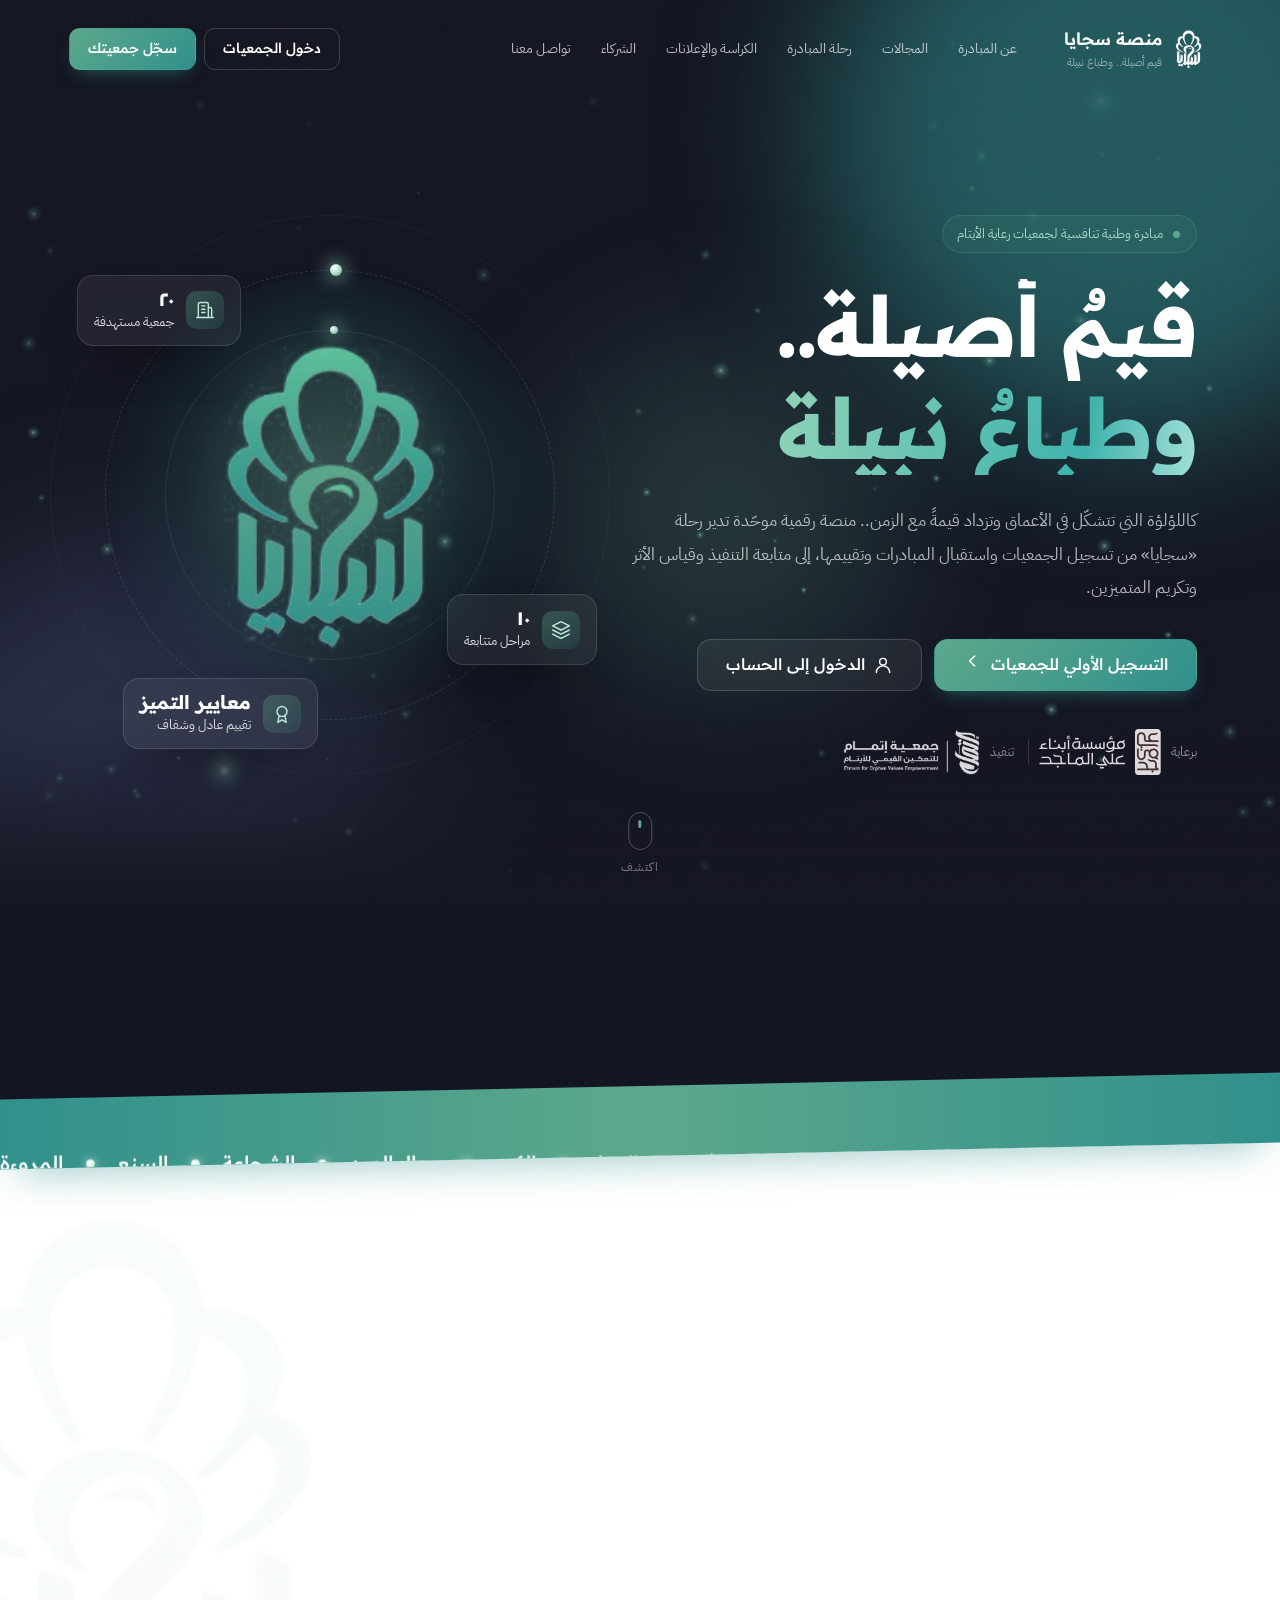
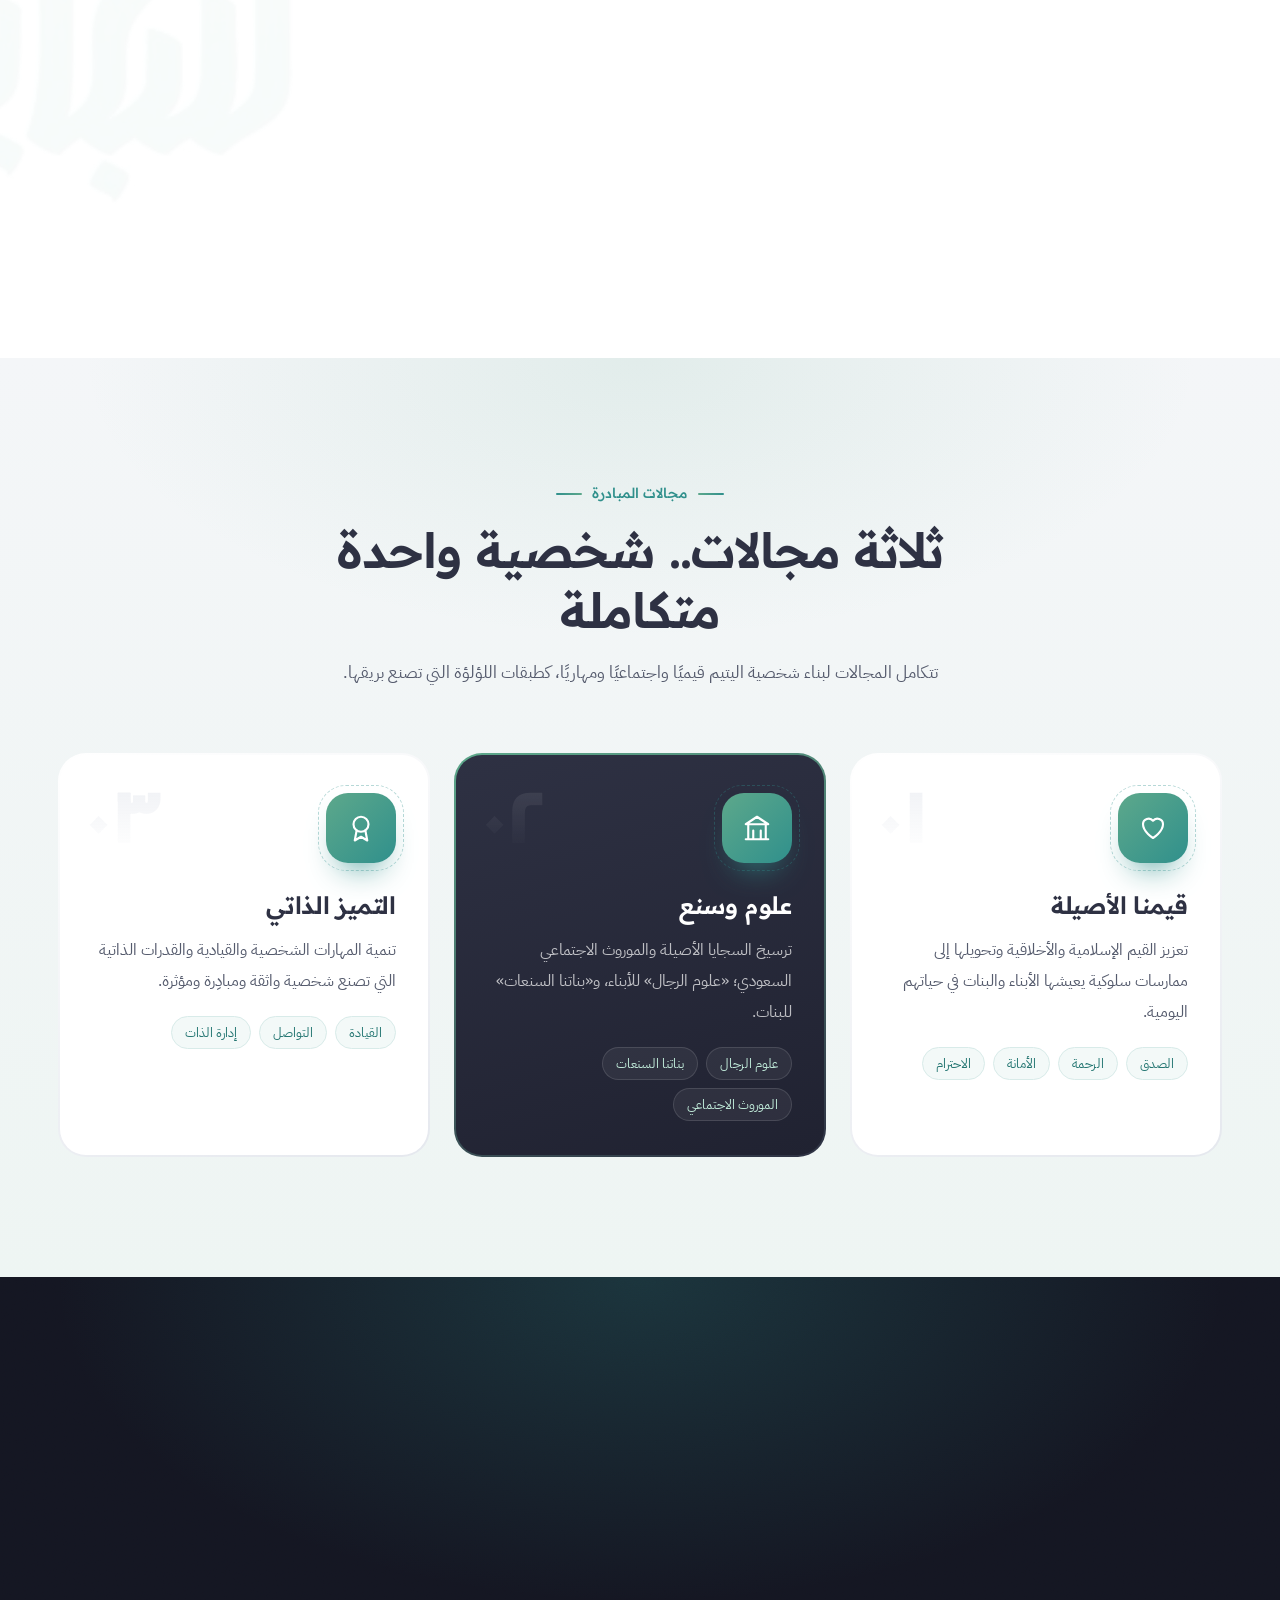
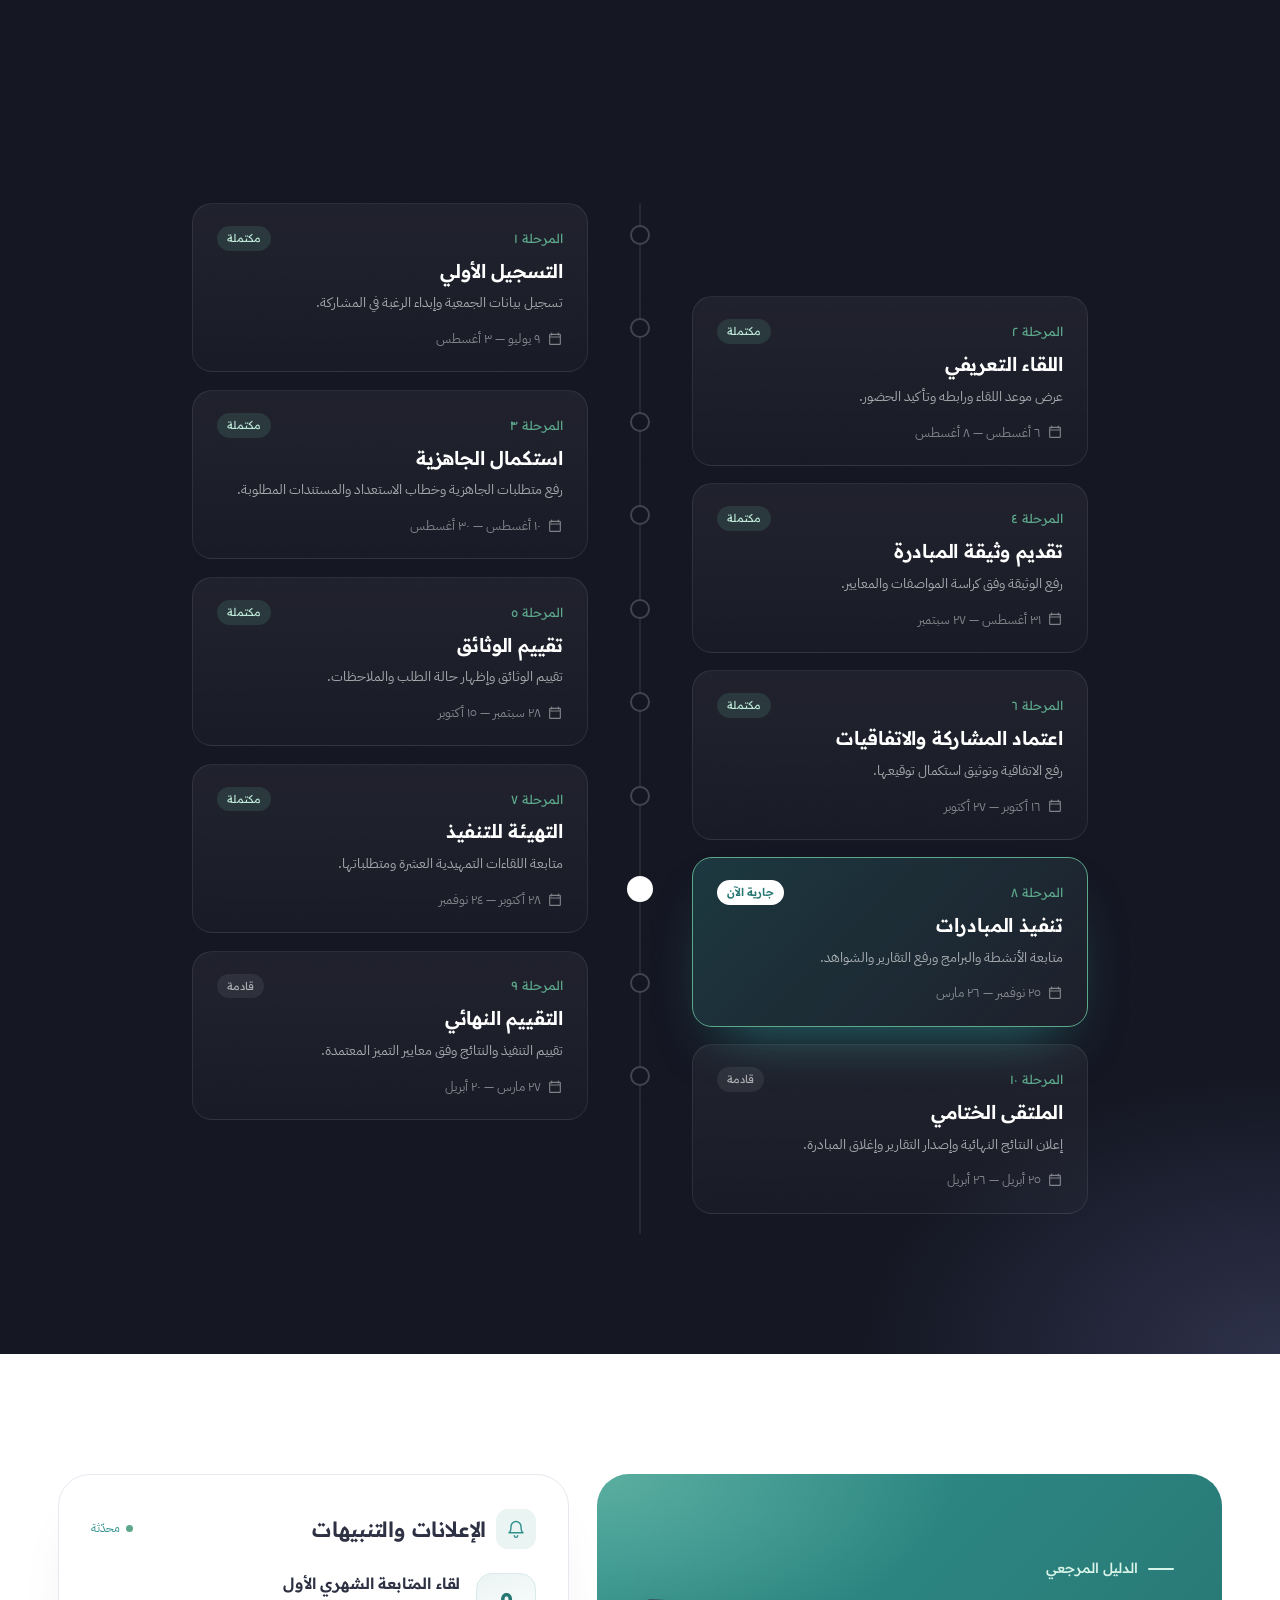
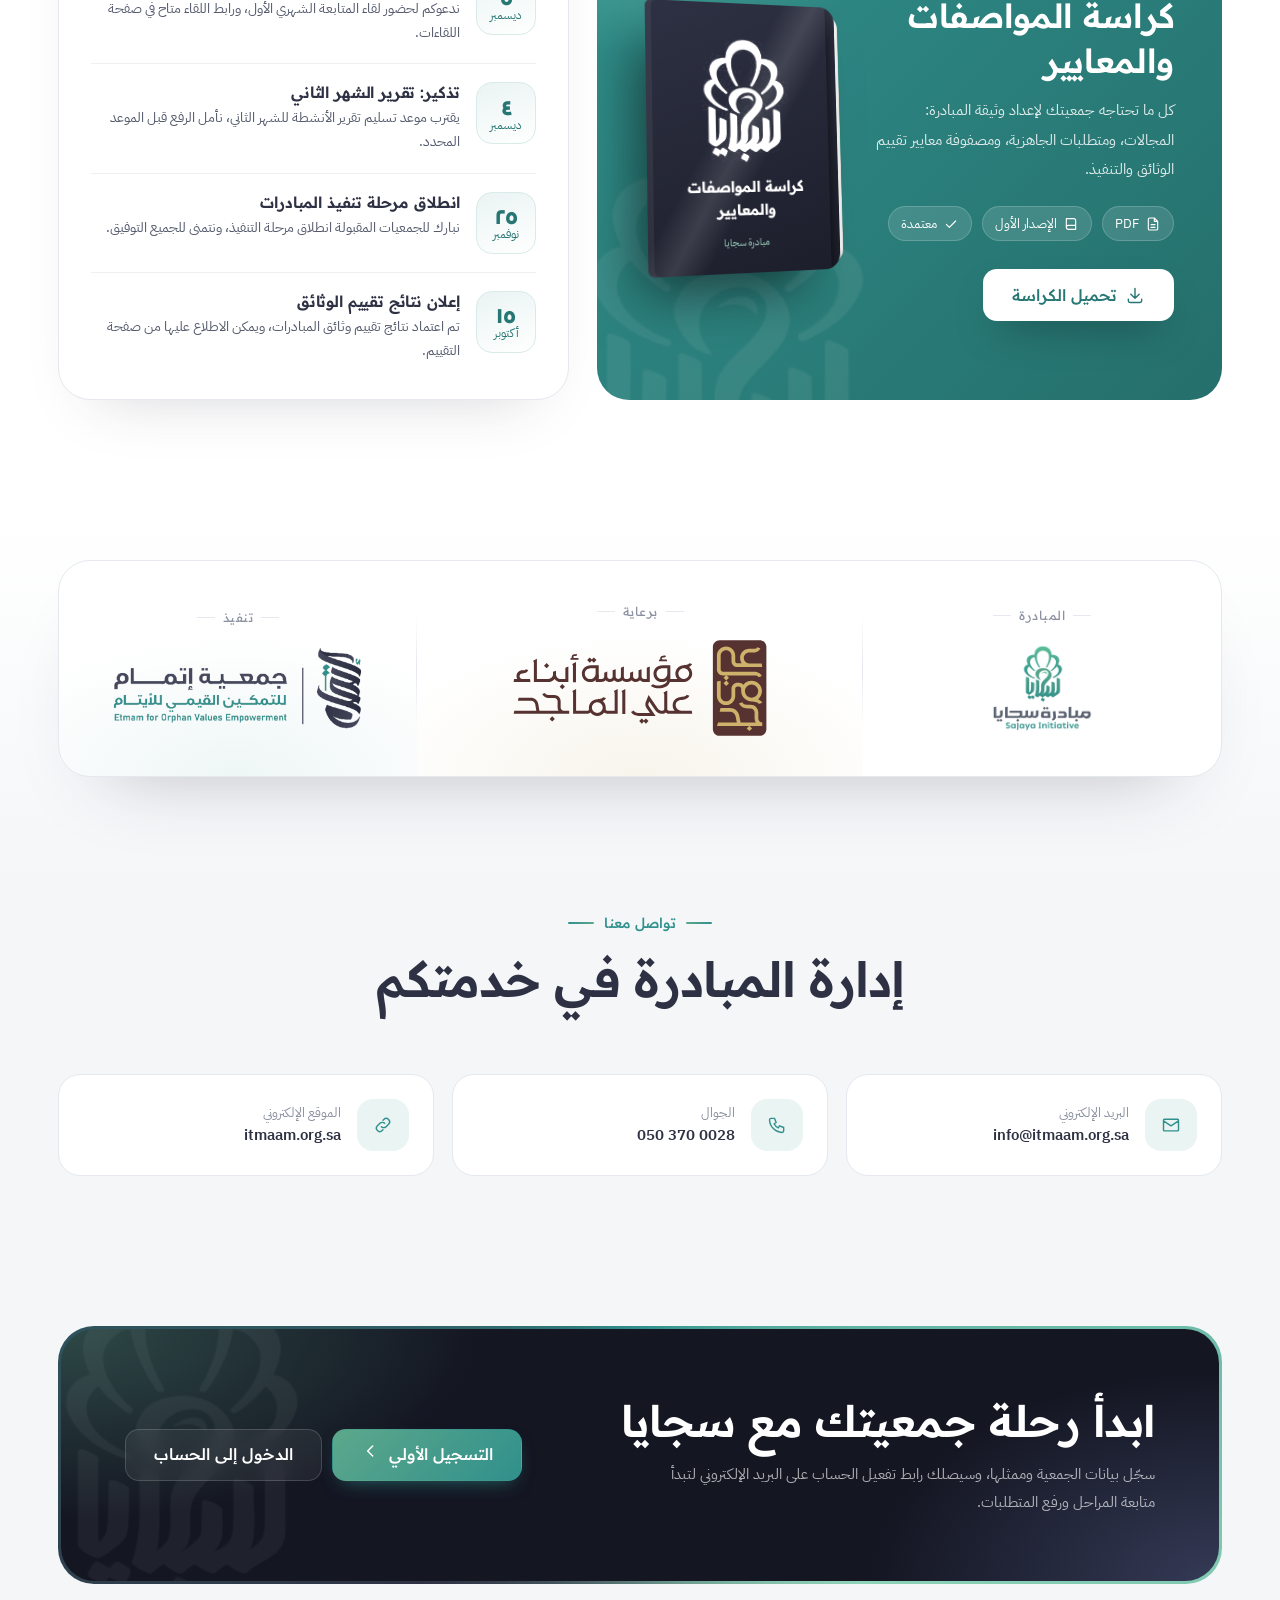
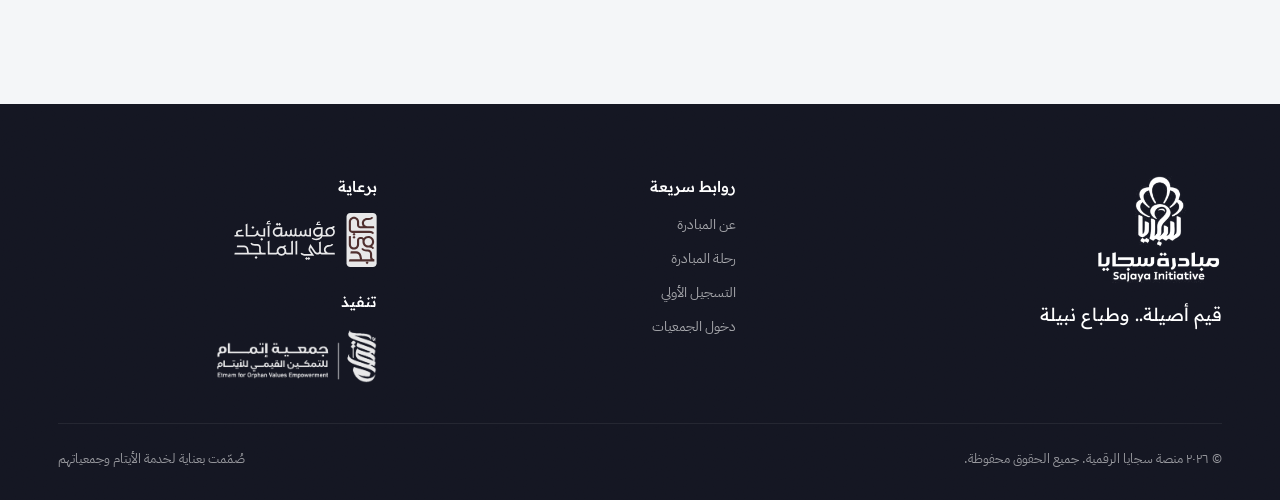
==== index.html @ da72a443 "منصة سجايا الرقمية — الإصدار الأول الواجهة الرئيسية، ولوحات الإدارة ولجنة التقييم والجمعيات، والتقار" ====
<!doctype html>
<html lang="ar" dir="rtl">
<head>
<meta charset="utf-8">
<meta name="viewport" content="width=device-width,initial-scale=1,viewport-fit=cover">
<title>منصة سجايا الرقمية — قيم أصيلة.. وطباع نبيلة</title>
<meta name="description" content="المنصة الرقمية الموحدة لإدارة مبادرة سجايا ومتابعة مراحلها وتقييم أداء الجمعيات المشاركة.">
<meta name="theme-color" content="#141622">
<link rel="icon" href="assets/img/icon.png">
<link rel="preconnect" href="https://fonts.googleapis.com"><link rel="preconnect" href="https://fonts.gstatic.com" crossorigin>
<link href="https://fonts.googleapis.com/css2?family=IBM+Plex+Sans+Arabic:wght@300;400;500;600&family=Readex+Pro:wght@400;500;600;700&display=swap" rel="stylesheet">
<link rel="stylesheet" href="assets/css/base.css">
<link rel="stylesheet" href="assets/css/landing.css">
</head>
<body>
<div id="intro" aria-hidden="true"><img src="assets/img/icon-white.png" alt=""></div>
<div id="progress"></div>

<header class="nav" id="nav">
  <div class="bar"><div class="in">
    <a class="brand" href="#top"><img src="assets/img/icon-white.png" alt="شعار مبادرة سجايا"><span>منصة سجايا<small>قيم أصيلة.. وطباع نبيلة</small></span></a>
    <nav class="links" id="links">
      <a href="#about">عن المبادرة</a><a href="#domains">المجالات</a><a href="#journey">رحلة المبادرة</a><a href="#res">الكراسة والإعلانات</a><a href="#partners">الشركاء</a><a href="#contact">تواصل معنا</a>
    </nav>
    <div class="cta">
      <a class="btn line" href="app.html#/login">دخول الجمعيات</a>
      <a class="btn primary shine" href="app.html#/register">سجّل جمعيتك</a>
    </div>
    <button class="menu-btn" id="menuBtn" aria-label="القائمة"><i data-ic="menu"></i></button>
  </div></div>
</header>
<nav class="mnav" id="mnav">
  <a href="#about">عن المبادرة</a><a href="#domains">المجالات</a><a href="#journey">رحلة المبادرة</a><a href="#res">الكراسة والإعلانات</a><a href="#partners">الشركاء</a><a href="#contact">تواصل معنا</a>
  <a class="btn primary lg" href="app.html#/register">التسجيل الأولي للجمعيات</a>
  <a class="btn glass lg" href="app.html#/login">الدخول إلى الحساب</a>
</nav>

<main id="top">
<section class="hero" style="padding:0">
  <canvas id="deep" aria-hidden="true"></canvas>
  <div class="aurora a1"></div><div class="aurora a2"></div><div class="aurora a3"></div>
  <div class="grain"></div>
  <div class="wrap main">
    <div>
      <span class="eyebrow fade-up"><i></i> مبادرة وطنية تنافسية لجمعيات رعاية الأيتام</span>
      <h1><span class="ln"><span>قيمٌ أصيلة..</span></span><span class="ln"><span class="shimmer">وطباعٌ نبيلة</span></span></h1>
      <p class="lead fade-up d1">كاللؤلؤة التي تتشكّل في الأعماق وتزداد قيمةً مع الزمن.. منصة رقمية موحّدة تدير رحلة «سجايا» من تسجيل الجمعيات واستقبال المبادرات وتقييمها، إلى متابعة التنفيذ وقياس الأثر وتكريم المتميزين.</p>
      <div class="actions fade-up d2">
        <a class="btn primary lg shine" href="app.html#/register">التسجيل الأولي للجمعيات <span class="arr"><i data-ic="chev"></i></span></a>
        <a class="btn glass lg" href="app.html#/login"><i data-ic="user"></i> الدخول إلى الحساب</a>
      </div>
      <div class="trust fade-up d3"><span>برعاية</span><img src="assets/img/partners/majed-logo-white.svg" alt="مؤسسة أبناء علي بن عثمان الماجد الأهلية"><span class="sep"></span><span>تنفيذ</span><img src="assets/img/partners/itmam-white.png" alt="جمعية إتمام للتمكين القيمي للأيتام"></div>
    </div>
    <div class="stage fade-up d2" id="stage">
      <div class="r3 ring"></div><div class="orb"></div><div class="r2 ring"></div><div class="r1 ring"></div>
      <div class="orbit"><i></i></div><div class="orbit o2"><i></i></div>
      <div class="tilt" id="tilt"><img src="assets/img/icon.png" alt="رمز سجايا: لؤلؤة داخل صدفة"></div>
      <div class="chip c1"><span class="ci"><i data-ic="building"></i></span><span><b class="num" data-count="20">٠</b>جمعية مستهدفة</span></div>
      <div class="chip c2"><span class="ci"><i data-ic="layers"></i></span><span><b class="num" data-count="10">٠</b>مراحل متتابعة</span></div>
      <div class="chip c3"><span class="ci"><i data-ic="award"></i></span><span><b>معايير التميز</b>تقييم عادل وشفاف</span></div>
    </div>
  </div>
  <div class="scroll-hint"><span></span>اكتشف</div>
</section>

<div class="statband">
  <div class="wrap stats">
    <div class="stat reveal"><b class="num" data-count="3">٠</b><span>مجالات متكاملة</span></div>
    <div class="stat reveal"><b class="num" data-count="20">٠</b><span>جمعية لرعاية الأيتام</span></div>
    <div class="stat reveal"><b class="num" data-count="10">٠</b><span>لقاءات تمهيدية</span></div>
    <div class="stat reveal"><b class="num" data-count="10">٠</b><span>مراحل من التسجيل حتى الملتقى</span></div>
  </div>
</div>

<div class="marquee" aria-hidden="true"><div class="track" id="marq"></div></div>

<section class="about-sec" id="about">
  <div class="wrap about">
    <div class="reveal">
      <span class="kicker">عن المبادرة</span>
      <h2>سجايا.. جمال الإنسان الحقيقي في جوهره وأخلاقه</h2>
      <p>«سجايا» مبادرة وطنية تنافسية تستهدف جمعيات رعاية الأيتام، وتهدف إلى تمكينها من تصميم وتنفيذ برامج نوعية تعزز القيم الأصيلة، وترسخ السجايا الحميدة، وتنمي المهارات الشخصية لدى الأيتام من الأبناء والبنات في المرحلة المتوسطة.</p>
      <div class="quote"><p>رُسمت كلمة «سجايا» في ارتباط مع رمز اللؤلؤة؛ لما ترمز له من نقاء الجوهر وأصالة القيمة والجمال الكامن في الداخل، بعيدًا عن المظاهر الخارجية.</p><small>— من فلسفة الهوية البصرية للمبادرة</small></div>
    </div>
    <div class="goals">
      <div class="goal reveal spot"><span class="no num">٠١</span><div class="n"><i data-ic="target"></i></div><h4>تمكين الجمعيات</h4><p>من تصميم وتنفيذ برامج قيمية نوعية وفق معايير واضحة.</p></div>
      <div class="goal reveal spot"><span class="no num">٠٢</span><div class="n"><i data-ic="heart"></i></div><h4>القيم سلوكًا</h4><p>تحويل القيم الإسلامية والأخلاقية إلى ممارسات يومية.</p></div>
      <div class="goal reveal spot"><span class="no num">٠٣</span><div class="n"><i data-ic="chart"></i></div><h4>قياس الأثر</h4><p>متابعة التنفيذ وقياس النتائج بمؤشرات وبيانات واضحة.</p></div>
      <div class="goal reveal spot"><span class="no num">٠٤</span><div class="n"><i data-ic="trophy"></i></div><h4>تكريم التميز</h4><p>إبراز الجمعيات المتميزة وتجاربها في الملتقى الختامي.</p></div>
    </div>
  </div>
</section>

<section class="domains" id="domains">
  <div class="wrap">
    <div class="sec-h reveal"><span class="kicker">مجالات المبادرة</span><h2>ثلاثة مجالات.. شخصية واحدة متكاملة</h2><p>تتكامل المجالات لبناء شخصية اليتيم قيميًا واجتماعيًا ومهاريًا، كطبقات اللؤلؤة التي تصنع بريقها.</p></div>
    <div class="dom-grid">
      <article class="dom reveal tilt3"><div class="in"><span class="no num">٠١</span><div class="ico"><i data-ic="heart"></i></div><h3>قيمنا الأصيلة</h3><p>تعزيز القيم الإسلامية والأخلاقية وتحويلها إلى ممارسات سلوكية يعيشها الأبناء والبنات في حياتهم اليومية.</p><ul><li>الصدق</li><li>الرحمة</li><li>الأمانة</li><li>الاحترام</li></ul></div></article>
      <article class="dom feat reveal tilt3"><div class="in"><span class="no num">٠٢</span><div class="ico"><i data-ic="landmark"></i></div><h3>علوم وسنع</h3><p>ترسيخ السجايا الأصيلة والموروث الاجتماعي السعودي؛ «علوم الرجال» للأبناء، و«بناتنا السنعات» للبنات.</p><ul><li>علوم الرجال</li><li>بناتنا السنعات</li><li>الموروث الاجتماعي</li></ul></div></article>
      <article class="dom reveal tilt3"><div class="in"><span class="no num">٠٣</span><div class="ico"><i data-ic="award"></i></div><h3>التميز الذاتي</h3><p>تنمية المهارات الشخصية والقيادية والقدرات الذاتية التي تصنع شخصية واثقة ومبادِرة ومؤثرة.</p><ul><li>القيادة</li><li>التواصل</li><li>إدارة الذات</li></ul></div></article>
    </div>
  </div>
</section>

<section class="journey" id="journey">
  <div class="glowtop"></div><div class="grain"></div>
  <div class="wrap">
    <div class="sec-h reveal"><span class="kicker">رحلة المبادرة</span><h2>عشر مراحل.. من الصدفة إلى اللؤلؤة</h2><p>تعرف كل جمعية موقعها الحالي والمطلوب منها في كل مرحلة، بمواعيد واضحة ومتابعة لحظية.</p></div>
    <div class="now-card reveal" id="nowCard"></div>
    <div class="tl" id="tl"><div class="line"><i id="tlFill"></i></div></div>
  </div>
</section>

<section class="res" id="res">
  <div class="wrap two">
    <div class="book reveal">
      <div>
        <span class="kicker">الدليل المرجعي</span>
        <h3>كراسة المواصفات والمعايير</h3>
        <p>كل ما تحتاجه جمعيتك لإعداد وثيقة المبادرة: المجالات، ومتطلبات الجاهزية، ومصفوفة معايير تقييم الوثائق والتنفيذ.</p>
        <div class="meta"><span><i data-ic="file" class="sm"></i> PDF</span><span><i data-ic="book" class="sm"></i> الإصدار الأول</span><span><i data-ic="check" class="sm"></i> معتمدة</span></div>
        <button class="btn lg shine" onclick="alert('سيُرفق ملف الكراسة المعتمد من لوحة الإدارة عند توفره.')"><i data-ic="download"></i> تحميل الكراسة</button>
      </div>
      <div class="mock" aria-hidden="true"><div class="pg"></div><div class="cv"><img src="assets/img/icon-white.png" alt=""><b>كراسة المواصفات<br>والمعايير</b><small>مبادرة سجايا</small></div></div>
    </div>
    <div class="news reveal">
      <div class="hdr"><h3><span class="bi"><i data-ic="bell"></i></span> الإعلانات والتنبيهات</h3><span class="live"><i></i> محدّثة</span></div>
      <div id="newsList"></div>
    </div>
  </div>
</section>

<section class="partners" id="partners">
  <div class="wrap">
    <div class="pband reveal">
      <div class="sj"><small>المبادرة</small><img src="assets/img/lockup.png" alt="مبادرة سجايا"></div>
      <div class="sp"><small>برعاية</small><img src="assets/img/partners/majed-logo-primary.svg" alt="مؤسسة أبناء علي بن عثمان الماجد الأهلية"></div>
      <div class="it"><small>تنفيذ</small><img src="assets/img/partners/itmam-color.png" alt="جمعية إتمام للتمكين القيمي للأيتام"></div>
    </div>
  </div>
</section>

<section class="contact-sec" id="contact">
  <div class="wrap">
    <div class="sec-h reveal"><span class="kicker">تواصل معنا</span><h2>إدارة المبادرة في خدمتكم</h2></div>
    <div class="contact">
      <a class="cc reveal" href="mailto:info@itmaam.org.sa"><div class="n"><i data-ic="mail"></i></div><div><small>البريد الإلكتروني</small><b dir="ltr">info@itmaam.org.sa</b></div></a>
      <a class="cc reveal" href="tel:+966503700028"><div class="n"><i data-ic="phone"></i></div><div><small>الجوال</small><b dir="ltr">050 370 0028</b></div></a>
      <a class="cc reveal" href="https://itmaam.org.sa" target="_blank" rel="noopener"><div class="n"><i data-ic="link"></i></div><div><small>الموقع الإلكتروني</small><b dir="ltr">itmaam.org.sa</b></div></a>
    </div>
  </div>
</section>

<section class="cta-band">
  <div class="wrap">
    <div class="cta-box reveal"><div class="in">
      <div style="position:relative;z-index:1"><h2>ابدأ رحلة جمعيتك مع سجايا</h2><p>سجّل بيانات الجمعية وممثلها، وسيصلك رابط تفعيل الحساب على البريد الإلكتروني لتبدأ متابعة المراحل ورفع المتطلبات.</p></div>
      <div class="row" style="position:relative;z-index:1"><a class="btn primary lg shine" href="app.html#/register">التسجيل الأولي <span class="arr"><i data-ic="chev"></i></span></a><a class="btn glass lg" href="app.html#/login">الدخول إلى الحساب</a></div>
    </div></div>
  </div>
</section>
</main>

<footer>
  <div class="grain"></div>
  <div class="wrap">
    <div class="grid4">
      <div><img class="lock" src="assets/img/lockup-white.png" alt="مبادرة سجايا"><div class="tag">قيم أصيلة.. وطباع نبيلة</div></div>
      <div><h5>روابط سريعة</h5><ul><li><a href="#about">عن المبادرة</a></li><li><a href="#journey">رحلة المبادرة</a></li><li><a href="app.html#/register">التسجيل الأولي</a></li><li><a href="app.html#/login">دخول الجمعيات</a></li></ul></div>
      <div><h5>برعاية</h5><img class="spons" src="assets/img/partners/majed-logo-white.svg" alt="مؤسسة أبناء علي بن عثمان الماجد الأهلية"><h5 style="margin-top:22px">تنفيذ</h5><img class="spons" src="assets/img/partners/itmam-white.png" alt="جمعية إتمام للتمكين القيمي للأيتام"></div>
    </div>
    <div class="bot"><span>© <span id="yr"></span> منصة سجايا الرقمية. جميع الحقوق محفوظة.</span><span>صُمّمت بعناية لخدمة الأيتام وجمعياتهم</span></div>
  </div>
</footer>
<button class="totop" id="totop" aria-label="العودة للأعلى"><i data-ic="chev"></i></button>

<script src="assets/js/icons.js"></script>
<script src="assets/js/store.js"></script>
<script src="assets/js/landing.js"></script>
</body>
</html>
---- assets/css/base.css ----
/* ===== منصة سجايا — النظام البصري ===== */
:root{
  --navy:#2E3143; --navy-800:#272A3B; --navy-900:#202231; --navy-950:#181A26;
  --slate:#555B6D; --teal:#30908C; --teal-700:#267773; --mint:#5DA88B;
  --grad:linear-gradient(135deg,#5DA88B 0%,#30908C 100%);
  --bg:#F4F6F8; --surface:#fff; --line:#E5E8EE; --line-2:#EEF0F4;
  --ink:#2E3143; --ink-2:#555B6D; --muted:#8A90A0;
  --tint:#EAF4F3; --tint-2:#F3F9F8;
  --ok:#2E9E73; --ok-bg:#E6F5EE; --warn:#C98A1B; --warn-bg:#FCF3DF;
  --bad:#CE4F47; --bad-bg:#FBEAE8; --info:#3A78B8; --info-bg:#E8F1FA;
  --r-sm:8px; --r:14px; --r-lg:20px;
  --sh-1:0 1px 2px rgba(46,49,67,.05),0 1px 1px rgba(46,49,67,.03);
  --sh-2:0 6px 24px -8px rgba(46,49,67,.14),0 2px 6px rgba(46,49,67,.05);
  --sh-3:0 24px 60px -20px rgba(24,26,38,.35);
  --f-head:"Readex Pro","IBM Plex Sans Arabic",system-ui,sans-serif;
  --f-body:"IBM Plex Sans Arabic","Readex Pro",system-ui,sans-serif;
}
*{box-sizing:border-box}
html{scroll-behavior:smooth;-webkit-text-size-adjust:100%}
body{margin:0;font-family:var(--f-body);color:var(--ink);background:var(--bg);font-size:15px;line-height:1.7;-webkit-font-smoothing:antialiased}
h1,h2,h3,h4{font-family:var(--f-head);margin:0;line-height:1.35;font-weight:600;letter-spacing:-.01em}
p{margin:0}
a{color:var(--teal);text-decoration:none}
button,input,select,textarea{font:inherit;color:inherit}
img{max-width:100%;display:block}
.num{font-variant-numeric:tabular-nums;font-feature-settings:"tnum"}
.ic{width:20px;height:20px;flex:none;stroke:currentColor;fill:none;stroke-width:1.7;stroke-linecap:round;stroke-linejoin:round}
.ic.sm{width:16px;height:16px}.ic.lg{width:26px;height:26px}

/* أزرار */
.btn{display:inline-flex;align-items:center;justify-content:center;gap:8px;height:42px;padding:0 18px;border-radius:11px;border:1px solid transparent;background:var(--surface);color:var(--ink);font-family:var(--f-head);font-weight:500;font-size:14px;cursor:pointer;transition:.18s;white-space:nowrap}
.btn:focus-visible,.input:focus-visible,a:focus-visible{outline:2px solid var(--teal);outline-offset:2px}
.btn.primary{background:var(--grad);color:#fff;box-shadow:0 8px 20px -10px rgba(48,144,140,.8)}
.btn.primary:hover{filter:brightness(1.06);transform:translateY(-1px)}
.btn.dark{background:var(--navy);color:#fff}.btn.dark:hover{background:var(--navy-800)}
.btn.ghost{border-color:var(--line);background:#fff}.btn.ghost:hover{border-color:var(--teal);color:var(--teal)}
.btn.soft{background:var(--tint);color:var(--teal-700)}.btn.soft:hover{background:#dcedeb}
.btn.danger{background:var(--bad-bg);color:var(--bad)}
.btn.sm{height:34px;padding:0 12px;font-size:13px;border-radius:9px}
.btn.lg{height:52px;padding:0 28px;font-size:16px;border-radius:14px}
.btn.icon{width:38px;padding:0}.btn.sm.icon{width:34px}
.btn[disabled]{opacity:.5;pointer-events:none}

/* حقول */
.field{display:flex;flex-direction:column;gap:6px;min-width:0}
.field>label{font-size:13px;font-weight:500;color:var(--ink-2)}
.input,select.input,textarea.input{width:100%;height:44px;padding:0 14px;border:1px solid var(--line);border-radius:11px;background:#fff;transition:.15s}
textarea.input{height:auto;min-height:92px;padding:10px 14px;resize:vertical;line-height:1.7}
.input:focus{border-color:var(--teal);box-shadow:0 0 0 4px rgba(48,144,140,.12);outline:0}
.input.sm{height:36px;font-size:13px;border-radius:9px}
.grid{display:grid;gap:16px}.g2{grid-template-columns:repeat(2,minmax(0,1fr))}.g3{grid-template-columns:repeat(3,minmax(0,1fr))}.g4{grid-template-columns:repeat(4,minmax(0,1fr))}
.row{display:flex;align-items:center;gap:10px;flex-wrap:wrap}.between{justify-content:space-between}.grow{flex:1;min-width:0}
.muted{color:var(--muted)}.small{font-size:13px}.xs{font-size:12px}.b{font-weight:600}.center{text-align:center}
.mt8{margin-top:8px}.mt16{margin-top:16px}.mt24{margin-top:24px}.mb16{margin-bottom:16px}

/* شارات */
.badge{display:inline-flex;align-items:center;gap:6px;height:24px;padding:0 10px;border-radius:99px;font-size:12px;font-weight:500;background:var(--line-2);color:var(--ink-2);white-space:nowrap}
.badge::before{content:"";width:6px;height:6px;border-radius:50%;background:currentColor}
.badge.plain::before{display:none}
.badge.ok{background:var(--ok-bg);color:var(--ok)}.badge.warn{background:var(--warn-bg);color:var(--warn)}
.badge.bad{background:var(--bad-bg);color:var(--bad)}.badge.info{background:var(--info-bg);color:var(--info)}
.badge.teal{background:var(--tint);color:var(--teal-700)}

/* بطاقات */
.card{background:var(--surface);border:1px solid var(--line);border-radius:var(--r);box-shadow:var(--sh-1)}
.card .hd{display:flex;align-items:center;justify-content:space-between;gap:12px;padding:16px 20px;border-bottom:1px solid var(--line-2)}
.card .hd h3{font-size:15.5px}.card .hd .sub{font-size:12.5px;color:var(--muted);font-family:var(--f-body);font-weight:400}
.card .bd{padding:20px}
.progress{height:8px;border-radius:99px;background:var(--line-2);overflow:hidden}
.progress>i{display:block;height:100%;border-radius:99px;background:var(--grad);transition:width .6s cubic-bezier(.2,.8,.2,1)}
.progress.warn>i{background:var(--warn)}.progress.bad>i{background:var(--bad)}

/* نوافذ وتنبيهات */
.modal-bg{position:fixed;inset:0;background:rgba(24,26,38,.55);backdrop-filter:blur(4px);display:flex;align-items:flex-start;justify-content:center;padding:5vh 16px;z-index:100;overflow:auto;animation:fade .18s}
.modal{background:#fff;border-radius:var(--r-lg);width:100%;max-width:640px;box-shadow:var(--sh-3);animation:pop .22s cubic-bezier(.2,.9,.3,1.1)}
.modal.wide{max-width:920px}
.modal .mh{display:flex;align-items:center;justify-content:space-between;padding:18px 22px;border-bottom:1px solid var(--line-2)}
.modal .mh h3{font-size:17px}.modal .mb{padding:22px}.modal .mf{display:flex;gap:10px;justify-content:flex-start;padding:16px 22px;border-top:1px solid var(--line-2);background:#FAFBFC;border-radius:0 0 var(--r-lg) var(--r-lg)}
#toasts{position:fixed;bottom:22px;left:22px;z-index:200;display:flex;flex-direction:column;gap:10px}
.toast{background:var(--navy);color:#fff;padding:12px 18px;border-radius:12px;box-shadow:var(--sh-3);display:flex;gap:10px;align-items:center;font-size:14px;animation:pop .25s;max-width:360px}
.toast .ic{color:var(--mint)}
@keyframes fade{from{opacity:0}}@keyframes pop{from{opacity:0;transform:translateY(10px) scale(.98)}}
@keyframes rise{from{opacity:0;transform:translateY(14px)}}

@media (max-width:860px){.g3,.g4{grid-template-columns:repeat(2,minmax(0,1fr))}}
@media (max-width:600px){.g2,.g3{grid-template-columns:1fr}body{font-size:14.5px}}
@media (prefers-reduced-motion:reduce){*{animation:none!important;transition:none!important}}
---- assets/css/landing.css ----
/* ===== الواجهة الرئيسية — «اللؤلؤة تتشكل في الأعماق» ===== */
:root{--deep:#141622;--deep-2:#1A1D2C;--glow:rgba(93,168,139,.55);--ease:cubic-bezier(.2,.8,.2,1)}
html{scroll-padding-top:90px}
body{background:#fff;overflow-x:hidden}
::selection{background:#5DA88B;color:#fff}
.wrap{max-width:1220px;margin:0 auto;padding:0 28px;position:relative}
.grain{position:absolute;inset:0;pointer-events:none;opacity:.06;mix-blend-mode:overlay;background-image:url("data:image/svg+xml,%3Csvg xmlns='http://www.w3.org/2000/svg' width='160' height='160'%3E%3Cfilter id='n'%3E%3CfeTurbulence type='fractalNoise' baseFrequency='.9' numOctaves='3' stitchTiles='stitch'/%3E%3C/filter%3E%3Crect width='100%25' height='100%25' filter='url(%23n)'/%3E%3C/svg%3E")}
#progress{position:fixed;top:0;inset-inline:0;height:3px;z-index:80;background:linear-gradient(90deg,#5DA88B,#30908C,#8fd3b8);transform-origin:right;transform:scaleX(0)}

/* شاشة البداية */
#intro{position:fixed;inset:0;z-index:200;background:var(--deep);display:grid;place-items:center;transition:opacity .7s var(--ease),visibility .7s}
#intro img{width:110px;animation:introPulse 1.4s var(--ease) both}
#intro::after{content:"";position:absolute;width:240px;height:240px;border-radius:50%;border:1px solid rgba(93,168,139,.4);animation:introRing 1.4s var(--ease) both}
#intro.out{opacity:0;visibility:hidden}
@keyframes introPulse{0%{opacity:0;transform:scale(.7);filter:blur(8px)}60%{opacity:1;filter:blur(0)}100%{transform:scale(1)}}
@keyframes introRing{0%{transform:scale(.3);opacity:0}50%{opacity:1}100%{transform:scale(1.6);opacity:0}}

/* شريط التنقل */
.nav{position:fixed;top:16px;inset-inline:0;z-index:70;transition:top .35s var(--ease)}
.nav .bar{max-width:1220px;margin:0 auto;padding:0 28px}
.nav .in{display:flex;align-items:center;gap:24px;height:66px;padding:0 10px 0 10px;padding-inline-start:18px;border-radius:20px;border:1px solid transparent;transition:.35s var(--ease)}
.nav.solid{top:10px}
.nav.solid .in{background:rgba(20,22,34,.72);backdrop-filter:blur(18px) saturate(1.4);-webkit-backdrop-filter:blur(18px) saturate(1.4);border-color:rgba(255,255,255,.08);box-shadow:0 20px 50px -20px rgba(0,0,0,.6)}
.nav .brand{display:flex;align-items:center;gap:12px;color:#fff;font-family:var(--f-head);font-weight:600;font-size:17px;white-space:nowrap}
.nav .brand img{height:40px;transition:.3s}
.nav .brand small{display:block;font-size:11px;font-weight:400;color:rgba(255,255,255,.5);font-family:var(--f-body)}
.nav .links{display:flex;gap:4px;margin-inline-start:10px}
.nav .links a{position:relative;color:rgba(255,255,255,.7);font-size:14px;padding:8px 13px;border-radius:10px;transition:.2s}
.nav .links a:hover,.nav .links a.on{color:#fff;background:rgba(255,255,255,.07)}
.nav .links a.on::after{content:"";position:absolute;bottom:3px;inset-inline:40%;height:2px;border-radius:2px;background:var(--mint)}
.nav .cta{margin-inline-start:auto;display:flex;gap:8px}
.nav .btn.line{background:transparent;border-color:rgba(255,255,255,.18);color:#fff}
.nav .btn.line:hover{border-color:var(--mint);color:#bfe9d8}
.menu-btn{display:none;background:rgba(255,255,255,.08);border:1px solid rgba(255,255,255,.12);color:#fff;width:42px;height:42px;border-radius:12px;place-items:center;cursor:pointer}
.mnav{position:fixed;inset:0;z-index:65;background:rgba(20,22,34,.96);backdrop-filter:blur(14px);display:flex;flex-direction:column;justify-content:center;gap:6px;padding:90px 28px 40px;opacity:0;visibility:hidden;transition:.35s var(--ease)}
.mnav.open{opacity:1;visibility:visible}
.mnav a{color:#fff;font-family:var(--f-head);font-size:26px;padding:10px 0;border-bottom:1px solid rgba(255,255,255,.07);transform:translateY(12px);opacity:0;transition:.4s var(--ease)}
.mnav.open a{transform:none;opacity:1}
.mnav .btn{margin-top:18px;font-size:16px}

/* أزرار لامعة */
.btn.shine{position:relative;overflow:hidden;isolation:isolate}
.btn.shine::after{content:"";position:absolute;inset:0;background:linear-gradient(105deg,transparent 35%,rgba(255,255,255,.45) 50%,transparent 65%);transform:translateX(120%);transition:none;z-index:-1}
.btn.shine:hover::after{transform:translateX(-120%);transition:transform .8s var(--ease)}
.btn.glass{background:rgba(255,255,255,.06);border-color:rgba(255,255,255,.16);color:#fff;backdrop-filter:blur(8px)}
.btn.glass:hover{background:rgba(255,255,255,.12);border-color:rgba(255,255,255,.3)}
.btn .arr{transition:transform .25s var(--ease)}.btn:hover .arr{transform:translateX(-4px)}

/* البطل — الأعماق */
.hero{position:relative;min-height:100vh;min-height:100svh;background:var(--deep);color:#fff;overflow:hidden;display:flex;flex-direction:column;isolation:isolate}
#deep{position:absolute;inset:0;width:100%;height:100%;z-index:-1}
.aurora{position:absolute;border-radius:50%;filter:blur(80px);z-index:-2;opacity:.55;will-change:transform}
.aurora.a1{width:620px;height:620px;background:#30908C;top:-180px;inset-inline-start:-160px;animation:drift1 22s ease-in-out infinite}
.aurora.a2{width:520px;height:520px;background:#3d4363;bottom:-160px;inset-inline-end:-120px;animation:drift2 26s ease-in-out infinite}
.aurora.a3{width:340px;height:340px;background:#5DA88B;top:38%;inset-inline-start:30%;opacity:.22;animation:drift1 30s ease-in-out infinite reverse}
@keyframes drift1{50%{transform:translate(-80px,60px) scale(1.12)}}
@keyframes drift2{50%{transform:translate(70px,-50px) scale(.92)}}
.hero::after{content:"";position:absolute;inset:auto 0 0 0;height:180px;background:linear-gradient(transparent,var(--deep));z-index:-1}
.hero .main{flex:1;display:grid;grid-template-columns:1.08fr .92fr;gap:40px;align-items:center;padding-top:130px;padding-bottom:40px}
.eyebrow{display:inline-flex;align-items:center;gap:10px;padding:7px 16px 7px 14px;border-radius:99px;background:rgba(93,168,139,.1);border:1px solid rgba(93,168,139,.28);color:#a8dcc7;font-size:13px;backdrop-filter:blur(6px)}
.eyebrow i{width:7px;height:7px;border-radius:50%;background:var(--mint);box-shadow:0 0 0 0 rgba(93,168,139,.6);animation:ping 2.2s infinite}
@keyframes ping{70%{box-shadow:0 0 0 10px rgba(93,168,139,0)}100%{box-shadow:0 0 0 0 rgba(93,168,139,0)}}
.hero h1{font-size:clamp(44px,6.6vw,92px);font-weight:700;line-height:1.12;margin:26px 0 22px;letter-spacing:-.025em}
.hero h1 .ln{display:block;overflow:hidden;padding-bottom:.08em}
.hero h1 .ln>span{display:inline-block;transform:translateY(110%);transition:transform 1.1s var(--ease)}
.ready .hero h1 .ln>span{transform:none}
.ready .hero h1 .ln:nth-child(2)>span{transition-delay:.12s}
.shimmer{background:linear-gradient(100deg,#8fd3b8 0%,#3fb3ad 30%,#e6fff5 48%,#3fb3ad 62%,#8fd3b8 100%);background-size:250% 100%;-webkit-background-clip:text;background-clip:text;color:transparent;animation:shim 7s linear infinite}
@keyframes shim{to{background-position:-250% 0}}
.hero p.lead{font-size:clamp(16px,1.35vw,19px);color:rgba(255,255,255,.68);max-width:580px;line-height:1.95}
.hero .actions{display:flex;gap:12px;flex-wrap:wrap;margin-top:34px}
.fade-up{opacity:0;transform:translateY(18px);transition:1s var(--ease)}
.ready .fade-up{opacity:1;transform:none}
.ready .fade-up.d1{transition-delay:.25s}.ready .fade-up.d2{transition-delay:.4s}.ready .fade-up.d3{transition-delay:.55s}.ready .fade-up.d4{transition-delay:.7s}
.trust{display:flex;align-items:center;gap:14px;margin-top:38px;color:rgba(255,255,255,.5);font-size:12.5px}
.trust img{height:34px;opacity:.85}
.trust .sep{width:1px;height:26px;background:rgba(255,255,255,.14)}

/* مسرح اللؤلؤة */
.stage{position:relative;display:grid;place-items:center;height:560px;perspective:1000px}
.stage .orb{position:absolute;width:440px;height:440px;border-radius:50%;background:radial-gradient(circle at 50% 45%,rgba(143,211,184,.32),rgba(48,144,140,.12) 45%,transparent 70%);animation:breathe 6s ease-in-out infinite}
@keyframes breathe{50%{transform:scale(1.08);opacity:.8}}
.stage .ring{position:absolute;border-radius:50%;border:1px solid rgba(255,255,255,.08)}
.stage .r1{width:330px;height:330px}
.stage .r2{width:450px;height:450px;border-style:dashed;border-color:rgba(143,211,184,.18);animation:spin 90s linear infinite}
.stage .r3{width:560px;height:560px;border-color:rgba(255,255,255,.04)}
.stage .orbit{position:absolute;width:450px;height:450px;animation:spin 18s linear infinite}
.stage .orbit.o2{width:330px;height:330px;animation-duration:26s;animation-direction:reverse}
.stage .orbit i{position:absolute;top:-6px;left:50%;width:12px;height:12px;border-radius:50%;background:radial-gradient(circle at 35% 30%,#fff,#bfe9d8 40%,#5DA88B);box-shadow:0 0 18px 4px rgba(143,211,184,.55)}
.stage .orbit.o2 i{width:8px;height:8px;top:-4px}
@keyframes spin{to{transform:rotate(360deg)}}
.stage .tilt{position:relative;transform-style:preserve-3d;transition:transform .5s var(--ease)}
.stage .tilt img{height:320px;filter:drop-shadow(0 40px 60px rgba(0,0,0,.45)) drop-shadow(0 0 40px rgba(93,168,139,.25));animation:float 7s ease-in-out infinite}
@keyframes float{50%{transform:translateY(-14px)}}
.chip{position:absolute;display:flex;align-items:center;gap:12px;padding:12px 16px;border-radius:16px;background:rgba(255,255,255,.06);border:1px solid rgba(255,255,255,.12);backdrop-filter:blur(14px);-webkit-backdrop-filter:blur(14px);font-size:13px;color:rgba(255,255,255,.85);box-shadow:0 24px 50px -24px rgba(0,0,0,.7);animation:float 8s ease-in-out infinite}
.chip .ci{width:38px;height:38px;border-radius:11px;display:grid;place-items:center;background:linear-gradient(135deg,rgba(93,168,139,.35),rgba(48,144,140,.15));color:#bfe9d8;flex:none}
.chip b{display:block;font-family:var(--f-head);font-size:19px;color:#fff;line-height:1.2}
.chip.c1{top:60px;inset-inline-end:-6px;animation-delay:-2s}.chip.c2{bottom:110px;inset-inline-start:-20px;animation-delay:-4s}.chip.c3{bottom:26px;inset-inline-end:40px;animation-delay:-6s}

.scroll-hint{position:absolute;bottom:22px;left:50%;transform:translateX(-50%);display:flex;flex-direction:column;align-items:center;gap:8px;color:rgba(255,255,255,.45);font-size:11.5px;letter-spacing:.06em}
.scroll-hint span{width:24px;height:38px;border-radius:14px;border:1.5px solid rgba(255,255,255,.25);position:relative}
.scroll-hint span::after{content:"";position:absolute;top:7px;left:50%;width:3px;height:8px;margin-left:-1.5px;border-radius:2px;background:var(--mint);animation:wheel 1.8s infinite}
@keyframes wheel{0%{opacity:0;transform:translateY(-3px)}40%{opacity:1}100%{opacity:0;transform:translateY(10px)}}

/* شريط الأرقام */
.statband{position:relative;background:var(--deep);color:#fff;padding:0 0 70px}
.stats{display:grid;grid-template-columns:repeat(4,1fr);gap:16px}
.stat{position:relative;padding:26px 24px;border-radius:20px;background:linear-gradient(180deg,rgba(255,255,255,.055),rgba(255,255,255,.015));border:1px solid rgba(255,255,255,.08);overflow:hidden}
.stat::before{content:"";position:absolute;inset-inline-start:0;top:22px;bottom:22px;width:3px;border-radius:3px;background:linear-gradient(#8fd3b8,#30908C)}
.stat b{display:block;font-family:var(--f-head);font-size:clamp(34px,3.6vw,48px);font-weight:600;line-height:1.1;background:linear-gradient(180deg,#fff,#bfe9d8);-webkit-background-clip:text;background-clip:text;color:transparent}
.stat span{color:rgba(255,255,255,.55);font-size:14px}

/* شريط القيم المتحرك */
.marquee{position:relative;background:linear-gradient(90deg,#30908C,#5DA88B,#30908C);color:#fff;overflow:hidden;padding:18px 0;transform:skewY(-1.2deg);margin-top:-14px;z-index:2;box-shadow:0 20px 40px -20px rgba(48,144,140,.6)}
.marquee .track{display:flex;gap:0;width:max-content;animation:marq 38s linear infinite;transform:skewY(1.2deg)}
.marquee span{display:flex;align-items:center;gap:22px;padding-inline-end:22px;font-family:var(--f-head);font-size:20px;font-weight:500;white-space:nowrap}
.marquee span::after{content:"";width:9px;height:9px;border-radius:50%;background:radial-gradient(circle at 35% 30%,#fff,#d8f3e8 50%,#9fd6c0);box-shadow:0 0 10px rgba(255,255,255,.7)}
@keyframes marq{to{transform:translateX(50%) skewY(1.2deg)}}

/* الأقسام */
section{padding:120px 0;position:relative}
.kicker{display:inline-flex;align-items:center;gap:10px;color:var(--teal);font-family:var(--f-head);font-size:14px;font-weight:500}
.kicker::before{content:"";width:26px;height:2px;border-radius:2px;background:linear-gradient(90deg,#5DA88B,#30908C)}
.sec-h{max-width:720px;margin:0 auto 64px;text-align:center}
.sec-h .kicker::after{content:"";width:26px;height:2px;border-radius:2px;background:linear-gradient(90deg,#30908C,#5DA88B)}
.sec-h h2,.about h2{font-size:clamp(30px,3.8vw,50px);margin:14px 0 16px;letter-spacing:-.02em;line-height:1.25}
.sec-h p{color:var(--ink-2);font-size:17px;line-height:1.9}
.reveal{opacity:0;transform:translateY(34px);transition:opacity .9s var(--ease),transform .9s var(--ease)}
.reveal.in{opacity:1;transform:none}

/* عن المبادرة */
.about-sec{background:#fff;overflow:hidden}
.about-sec::before{content:"";position:absolute;inset-inline-end:-200px;top:40px;width:620px;height:620px;background:url(../img/icon.png) center/contain no-repeat;opacity:.04}
.about{display:grid;grid-template-columns:1.05fr 1fr;gap:72px;align-items:center}
.about p{color:var(--ink-2);font-size:17px;line-height:2.05}
.quote{position:relative;margin-top:30px;padding:26px 28px;border-radius:20px;background:linear-gradient(135deg,var(--tint-2),#fff);border:1px solid #d8ebe9}
.quote::before{content:"”";position:absolute;top:-30px;inset-inline-start:18px;font-family:Georgia,serif;font-size:110px;line-height:1;color:var(--mint);opacity:.35}
.quote p{font-family:var(--f-head);font-size:18px;color:var(--navy);line-height:1.9}
.quote small{display:block;margin-top:8px;color:var(--teal);font-size:13px}
.goals{display:grid;grid-template-columns:1fr 1fr;gap:16px}
.goal{position:relative;padding:26px 24px;border:1px solid var(--line);border-radius:22px;background:#fff;transition:.35s var(--ease);overflow:hidden}
.goal::after{content:"";position:absolute;inset:0;border-radius:inherit;background:radial-gradient(260px circle at var(--mx,50%) var(--my,50%),rgba(93,168,139,.13),transparent 60%);opacity:0;transition:.3s}
.goal:hover{transform:translateY(-6px);box-shadow:0 30px 60px -30px rgba(46,49,67,.3);border-color:#cfe6dc}.goal:hover::after{opacity:1}
.goal .n{width:52px;height:52px;border-radius:16px;background:var(--grad);color:#fff;display:grid;place-items:center;margin-bottom:18px;box-shadow:0 14px 28px -14px rgba(48,144,140,.9)}
.goal .no{position:absolute;top:18px;inset-inline-end:22px;font-family:var(--f-head);font-weight:700;font-size:15px;color:var(--line)}
.goal h4{font-size:17px;margin-bottom:6px}.goal p{font-size:14px;line-height:1.85;color:var(--ink-2)}
.goal:nth-child(2),.goal:nth-child(4){transform:translateY(28px)}
.goal:nth-child(2):hover,.goal:nth-child(4):hover{transform:translateY(22px)}

/* المجالات */
.domains{background:linear-gradient(180deg,#F4F6F8,#EEF5F3);overflow:hidden}
.domains::before{content:"";position:absolute;inset:0;background:radial-gradient(800px 400px at 50% 0%,rgba(93,168,139,.12),transparent 70%)}
.dom-grid{display:grid;grid-template-columns:repeat(3,1fr);gap:24px}
.dom{position:relative;border-radius:28px;padding:2px;background:linear-gradient(160deg,rgba(255,255,255,1),rgba(229,232,238,1));transition:transform .5s var(--ease),box-shadow .5s var(--ease);transform-style:preserve-3d}
.dom .in{position:relative;height:100%;border-radius:26px;background:#fff;padding:38px 32px 34px;overflow:hidden}
.dom .in::before{content:"";position:absolute;inset:0;background:radial-gradient(380px circle at var(--mx,50%) var(--my,0%),rgba(93,168,139,.16),transparent 55%);opacity:0;transition:.4s}
.dom:hover{box-shadow:0 40px 80px -40px rgba(48,144,140,.55);background:linear-gradient(160deg,#8fd3b8,#30908C 60%,#2E3143)}
.dom:hover .in::before{opacity:1}
.dom .no{position:absolute;top:22px;inset-inline-end:26px;font-family:var(--f-head);font-size:76px;font-weight:700;line-height:1;background:linear-gradient(180deg,#EEF0F4,transparent);-webkit-background-clip:text;background-clip:text;color:transparent}
.dom .ico{position:relative;width:70px;height:70px;border-radius:22px;background:var(--grad);color:#fff;display:grid;place-items:center;margin-bottom:26px;box-shadow:0 18px 32px -16px rgba(48,144,140,.95)}
.dom .ico::after{content:"";position:absolute;inset:-8px;border-radius:28px;border:1px dashed rgba(48,144,140,.35)}
.dom .ico .ic{width:30px;height:30px}
.dom h3{position:relative;font-size:24px;margin-bottom:12px}.dom p{position:relative;color:var(--ink-2);font-size:15.5px;line-height:2}
.dom ul{position:relative;margin:20px 0 0;padding:0;list-style:none;display:flex;gap:8px;flex-wrap:wrap}
.dom li{font-size:12.5px;padding:5px 13px;border-radius:99px;background:var(--tint-2);color:var(--teal-700);border:1px solid #d8ebe9}
.dom.feat .in{background:linear-gradient(165deg,#2E3143,#202231);color:#fff}
.dom.feat p{color:rgba(255,255,255,.7)}.dom.feat li{background:rgba(255,255,255,.06);border-color:rgba(255,255,255,.12);color:#bfe9d8}
.dom.feat .no{background:linear-gradient(180deg,rgba(255,255,255,.1),transparent);-webkit-background-clip:text;background-clip:text}
.dom.feat{background:linear-gradient(160deg,#5DA88B,#2E3143)}

/* رحلة المبادرة */
.journey{background:var(--deep);color:#fff;overflow:hidden}
.journey .glowtop{position:absolute;inset:0;background:radial-gradient(900px 500px at 50% 0%,rgba(48,144,140,.25),transparent 65%),radial-gradient(600px 400px at 100% 100%,rgba(61,67,99,.6),transparent 70%)}
.journey .sec-h h2{color:#fff}.journey .sec-h p{color:rgba(255,255,255,.62)}.journey .kicker{color:var(--mint)}
.now-card{display:flex;align-items:center;gap:18px;max-width:720px;margin:-24px auto 64px;padding:18px 22px;border-radius:20px;background:linear-gradient(135deg,rgba(93,168,139,.18),rgba(255,255,255,.03));border:1px solid rgba(93,168,139,.35)}
.now-card .pulse{width:46px;height:46px;border-radius:50%;background:var(--grad);display:grid;place-items:center;flex:none;box-shadow:0 0 0 0 rgba(93,168,139,.6);animation:ping 2s infinite}
.now-card b{font-family:var(--f-head);font-size:18px}.now-card small{display:block;color:rgba(255,255,255,.6)}
.now-card .bar{flex:1;max-width:220px}.now-card .bar div{height:8px;border-radius:9px;background:rgba(255,255,255,.1);overflow:hidden}.now-card .bar i{display:block;height:100%;background:linear-gradient(90deg,#8fd3b8,#30908C);border-radius:9px}
.now-card .bar span{font-size:12px;color:rgba(255,255,255,.6)}
.tl{position:relative;max-width:1000px;margin:0 auto}
.tl .line{position:absolute;top:0;bottom:0;left:50%;width:2px;margin-left:-1px;background:rgba(255,255,255,.08);border-radius:2px}
.tl .line i{position:absolute;top:0;inset-inline:0;height:0;background:linear-gradient(#8fd3b8,#30908C);border-radius:2px;box-shadow:0 0 18px rgba(93,168,139,.8)}
.st{position:relative;width:50%;padding:0 52px 34px}
.st:nth-child(odd){margin-inline-start:0}.st:nth-child(even){margin-inline-start:50%}
.st .dot{position:absolute;top:22px;width:20px;height:20px;border-radius:50%;background:var(--deep);border:2px solid rgba(255,255,255,.2);transition:.5s var(--ease)}
.st:nth-child(odd) .dot{inset-inline-end:-10px}.st:nth-child(even) .dot{inset-inline-start:-10px}
.st.lit .dot{border-color:var(--mint);background:var(--mint);box-shadow:0 0 0 6px rgba(93,168,139,.18),0 0 22px rgba(143,211,184,.8)}
.st.now .dot{width:26px;height:26px;top:19px;background:#fff;border-color:#fff;animation:ping 2s infinite}
.st:nth-child(odd).now .dot{inset-inline-end:-13px}.st:nth-child(even).now .dot{inset-inline-start:-13px}
.st .box{position:relative;padding:22px 24px;border-radius:20px;background:linear-gradient(180deg,rgba(255,255,255,.05),rgba(255,255,255,.02));border:1px solid rgba(255,255,255,.08);transition:.4s var(--ease)}
.st .box:hover{border-color:rgba(93,168,139,.5);background:rgba(255,255,255,.06);transform:translateY(-3px)}
.st.now .box{background:linear-gradient(135deg,rgba(48,144,140,.28),rgba(255,255,255,.04));border-color:var(--mint);box-shadow:0 30px 60px -30px rgba(48,144,140,.8)}
.st .n{display:flex;align-items:center;justify-content:space-between;gap:10px;font-size:12.5px;color:var(--mint);margin-bottom:8px;font-family:var(--f-head)}
.st .n em{font-style:normal;font-size:11px;padding:3px 10px;border-radius:99px;background:rgba(255,255,255,.07);color:rgba(255,255,255,.6)}
.st.done .n em{background:rgba(93,168,139,.18);color:#bfe9d8}.st.now .n em{background:#fff;color:var(--teal-700);font-weight:600}
.st h4{font-size:19px;margin-bottom:6px}.st p{font-size:14px;color:rgba(255,255,255,.6);line-height:1.85}
.st .d{display:flex;align-items:center;gap:6px;margin-top:12px;font-size:12.5px;color:rgba(255,255,255,.45)}

/* الكراسة والإعلانات */
.res{background:#fff}
.two{display:grid;grid-template-columns:1.1fr .9fr;gap:28px;align-items:stretch}
.book{position:relative;border-radius:32px;padding:48px;background:radial-gradient(600px 300px at 0% 0%,rgba(143,211,184,.45),transparent 60%),linear-gradient(135deg,#30908C,#256f6c);color:#fff;overflow:hidden;display:grid;grid-template-columns:1fr auto;gap:30px;align-items:center;min-height:400px}
.book::before{content:"";position:absolute;inset-inline-end:-80px;bottom:-120px;width:420px;height:420px;background:url(../img/icon-white.png) center/contain no-repeat;opacity:.07}
.book h3{font-size:clamp(26px,2.6vw,34px);margin:14px 0 12px}.book p{color:rgba(255,255,255,.85);max-width:420px;line-height:1.95}
.book .kicker{color:#d8f3e8}.book .kicker::before{background:#d8f3e8}
.book .meta{display:flex;gap:10px;margin:22px 0 28px;flex-wrap:wrap}
.book .meta span{display:flex;align-items:center;gap:6px;font-size:12.5px;padding:6px 12px;border-radius:99px;background:rgba(255,255,255,.12);border:1px solid rgba(255,255,255,.18)}
.book .btn{background:#fff;color:var(--teal-700);box-shadow:0 18px 40px -18px rgba(0,0,0,.5)}
.mock{position:relative;width:200px;height:270px;transform:perspective(900px) rotateY(18deg) rotateX(4deg);transform-style:preserve-3d;transition:transform .6s var(--ease);animation:float 7s ease-in-out infinite}
.book:hover .mock{transform:perspective(900px) rotateY(6deg) rotateX(2deg) scale(1.03)}
.mock .cv{position:absolute;inset:0;border-radius:6px 16px 16px 6px;background:linear-gradient(160deg,#2E3143,#1c1e2b);box-shadow:-24px 30px 50px -16px rgba(0,0,0,.55),inset 6px 0 0 rgba(255,255,255,.06);padding:22px 18px;display:flex;flex-direction:column;align-items:center;justify-content:space-between;overflow:hidden}
.mock .cv::before{content:"";position:absolute;inset-inline-start:0;top:0;bottom:0;width:10px;background:linear-gradient(90deg,rgba(0,0,0,.35),transparent)}
.mock .cv::after{content:"";position:absolute;inset:0;background:linear-gradient(120deg,transparent 40%,rgba(255,255,255,.12) 50%,transparent 60%)}
.mock .cv img{width:96px;margin-top:10px}
.mock .cv b{font-family:var(--f-head);font-size:15px;text-align:center;line-height:1.5}
.mock .cv small{font-size:10px;color:#9fd6c0}
.mock .pg{position:absolute;inset:6px -8px 6px 10px;border-radius:4px 14px 14px 4px;background:#f2f2ee;transform:translateZ(-12px);box-shadow:0 0 0 1px #ddd}
.news{border:1px solid var(--line);border-radius:32px;padding:34px 32px 18px;background:#fff;box-shadow:0 30px 60px -40px rgba(46,49,67,.25)}
.news .hdr{display:flex;align-items:center;justify-content:space-between;margin-bottom:6px}
.news h3{font-size:21px;display:flex;align-items:center;gap:10px}
.news h3 .bi{width:40px;height:40px;border-radius:12px;background:var(--tint);color:var(--teal);display:grid;place-items:center}
.live{display:inline-flex;align-items:center;gap:6px;font-size:12px;color:var(--teal)}.live i{width:7px;height:7px;border-radius:50%;background:var(--mint);animation:ping 2s infinite}
.news .it{display:flex;gap:16px;padding:18px 0;border-top:1px solid var(--line-2);transition:.25s}
.news .it:first-of-type{border:0}.news .it:hover{transform:translateX(-4px)}
.news .dt{flex:none;width:60px;height:62px;border-radius:16px;background:linear-gradient(160deg,var(--tint),#fff);border:1px solid #d8ebe9;color:var(--teal-700);display:grid;place-items:center;text-align:center;line-height:1.15;font-size:11.5px}
.news .dt b{display:block;font-family:var(--f-head);font-size:21px}
.news h4{font-size:15.5px;margin-bottom:3px}.news p{font-size:13.5px;color:var(--ink-2);line-height:1.8}

/* الشركاء */
.partners{background:linear-gradient(180deg,#fff,#F4F6F8);padding:40px 0 110px}
.pband{position:relative;display:grid;grid-template-columns:1fr 1.25fr 1fr;border-radius:32px;background:#fff;border:1px solid var(--line);box-shadow:0 40px 80px -50px rgba(46,49,67,.35);overflow:hidden}
.pband>div{padding:40px 30px;display:flex;flex-direction:column;align-items:center;justify-content:center;gap:18px;text-align:center;position:relative}
.pband>div+div::before{content:"";position:absolute;inset-inline-start:0;top:24%;bottom:24%;width:1px;background:linear-gradient(transparent,var(--line),transparent)}
.pband small{font-family:var(--f-head);font-size:12.5px;color:var(--muted);letter-spacing:.04em;display:flex;align-items:center;gap:8px}
.pband small::before,.pband small::after{content:"";width:18px;height:1px;background:var(--line)}
.pband .sp{background:radial-gradient(400px 200px at 50% 100%,rgba(201,180,116,.14),transparent 70%)}
.pband .sp img{height:96px;width:auto;max-width:100%;transition:.4s var(--ease)}
.pband .sp:hover img{transform:scale(1.04)}
.pband .sj img{height:88px}
.itmam{display:flex;align-items:center;gap:12px;font-family:var(--f-head)}
.itmam .m{width:60px;height:60px;border-radius:18px;background:var(--grad);color:#fff;display:grid;place-items:center;font-size:24px;font-weight:700;box-shadow:0 14px 28px -14px rgba(48,144,140,.9)}
.itmam b{display:block;font-size:22px;color:var(--navy);text-align:start;line-height:1.2}.itmam span{font-size:12px;color:var(--muted);font-family:var(--f-body)}

/* تواصل */
.contact-sec{background:#F4F6F8;padding-top:20px}
.contact{display:grid;grid-template-columns:repeat(3,1fr);gap:18px}
.cc{display:flex;gap:16px;align-items:center;padding:24px;border:1px solid var(--line);border-radius:22px;background:#fff;transition:.3s var(--ease)}
.cc:hover{transform:translateY(-4px);box-shadow:0 24px 50px -30px rgba(46,49,67,.3)}
.cc .n{width:52px;height:52px;border-radius:16px;background:var(--tint);color:var(--teal);display:grid;place-items:center;flex:none}
.cc small{color:var(--muted);display:block;font-size:12.5px}.cc b{font-weight:600}

/* الدعوة الختامية */
.cta-band{background:#F4F6F8;padding:30px 0 120px}
.cta-box{position:relative;border-radius:36px;padding:3px;background:conic-gradient(from var(--ang,0deg),#30908C,#8fd3b8,#2E3143,#30908C);animation:rot 8s linear infinite}
@property --ang{syntax:"<angle>";initial-value:0deg;inherits:false}
@keyframes rot{to{--ang:360deg}}
.cta-box .in{position:relative;border-radius:34px;background:radial-gradient(700px 320px at 0% 0%,rgba(93,168,139,.35),transparent 60%),radial-gradient(500px 300px at 100% 100%,rgba(61,67,99,.8),transparent 70%),var(--deep);color:#fff;padding:64px;display:flex;align-items:center;justify-content:space-between;gap:30px;flex-wrap:wrap;overflow:hidden}
.cta-box .in::after{content:"";position:absolute;inset-inline-end:-60px;top:-80px;width:360px;height:360px;background:url(../img/icon-white.png) center/contain no-repeat;opacity:.05}
.cta-box h2{font-size:clamp(28px,3.4vw,44px);margin-bottom:10px;line-height:1.3}.cta-box p{color:rgba(255,255,255,.66);max-width:520px;line-height:1.9}

footer{position:relative;background:var(--deep);color:rgba(255,255,255,.55);padding:70px 0 30px;font-size:14px;overflow:hidden}
footer .grid4{display:grid;grid-template-columns:1.4fr 1fr 1fr;gap:40px;padding-bottom:40px;border-bottom:1px solid rgba(255,255,255,.07)}
footer .lock{height:110px}
footer .tag{color:#fff;font-family:var(--f-head);font-size:18px;margin-top:16px}
footer h5{color:#fff;font-family:var(--f-head);font-size:15px;margin:0 0 14px;font-weight:500}
footer ul{list-style:none;margin:0;padding:0;display:grid;gap:10px}
footer a{color:rgba(255,255,255,.6)}footer a:hover{color:var(--mint)}
footer .spons{height:54px;opacity:.9;margin-top:6px}
footer .bot{display:flex;justify-content:space-between;gap:16px;flex-wrap:wrap;padding-top:24px;font-size:13px}
.totop{position:fixed;bottom:22px;left:22px;z-index:60;width:48px;height:48px;border-radius:15px;background:var(--grad);color:#fff;border:0;display:grid;place-items:center;cursor:pointer;box-shadow:0 18px 30px -12px rgba(48,144,140,.8);opacity:0;transform:translateY(16px);transition:.35s var(--ease)}
.totop.show{opacity:1;transform:none}.totop .ic{transform:rotate(90deg)}

@media (max-width:1060px){
  .nav .links{display:none}.menu-btn{display:grid}
  .hero .main{grid-template-columns:1fr;text-align:center;padding-top:110px;gap:0}
  .hero .main>div:first-child{display:flex;flex-direction:column;align-items:center}.hero p.lead{margin-inline:auto}.hero .actions,.trust{justify-content:center}
  .stage{height:400px;order:-1}.stage .tilt img{height:220px}.stage .r3,.stage .orb{width:330px;height:330px}.stage .r2,.stage .orbit{width:340px;height:340px}.stage .r1,.stage .orbit.o2{width:250px;height:250px}
  .chip.c1{top:30px;inset-inline-end:4%}.chip.c2{bottom:60px;inset-inline-start:2%}.chip.c3{display:none}
  .scroll-hint{display:none}
  .about,.two{grid-template-columns:1fr;gap:44px}.dom-grid,.contact{grid-template-columns:1fr}.stats{grid-template-columns:repeat(2,1fr)}
  .pband{grid-template-columns:1fr}.pband>div+div::before{inset-inline:20%;top:0;bottom:auto;width:auto;height:1px;background:linear-gradient(90deg,transparent,var(--line),transparent)}
  footer .grid4{grid-template-columns:1fr 1fr}footer .grid4>div:first-child{grid-column:1/-1}
  section{padding:84px 0}
}
@media (max-width:720px){
  .wrap,.nav .bar{padding:0 16px}.nav .cta .btn{display:none}.nav .in{height:58px}
  .tl .line{left:auto;inset-inline-start:11px}.st,.st:nth-child(even){width:100%;margin-inline-start:0;padding:0 0 22px;padding-inline-start:40px}
  .st .dot,.st:nth-child(odd) .dot,.st:nth-child(even) .dot{inset-inline-start:2px;inset-inline-end:auto}
  .st:nth-child(odd).now .dot,.st:nth-child(even).now .dot{inset-inline-start:-1px;inset-inline-end:auto}
  .goals{grid-template-columns:1fr}.goal:nth-child(2),.goal:nth-child(4){transform:none}.goal:nth-child(2):hover,.goal:nth-child(4):hover{transform:translateY(-6px)}
  .book{grid-template-columns:1fr;padding:32px 26px}.mock{display:none}.news{padding:26px 20px 10px}
  .cta-box .in{padding:38px 24px}.now-card{flex-wrap:wrap;margin-top:-30px}.now-card .bar{max-width:none;flex-basis:100%}
  .stage{height:330px}.stage .tilt img{height:180px}.chip{padding:9px 12px;font-size:12px}.chip .ci{width:32px;height:32px}.chip b{font-size:16px}
  .marquee span{font-size:16px}.stat{padding:20px 18px}
  footer .grid4{grid-template-columns:1fr}
}
@media (prefers-reduced-motion:reduce){.reveal,.fade-up,.hero h1 .ln>span{opacity:1!important;transform:none!important}#intro{display:none}}
@media (min-width:721px){.st+.st{margin-top:-96px}.st{padding-bottom:20px}}
.trust img{height:46px}
.pband .it img{height:84px;width:auto;max-width:100%;transition:.4s var(--ease)}.pband .it:hover img{transform:scale(1.04)}
.pband .it{background:radial-gradient(400px 200px at 50% 100%,rgba(48,144,140,.08),transparent 70%)}
.trust{flex-wrap:wrap;justify-content:inherit}.trust img+span,.trust span+img{margin-inline-start:-4px}
@media (max-width:720px){.trust img{height:38px}}
a.cc{color:inherit}a.cc b{color:var(--navy)}a.cc:hover .n{background:var(--grad);color:#fff}
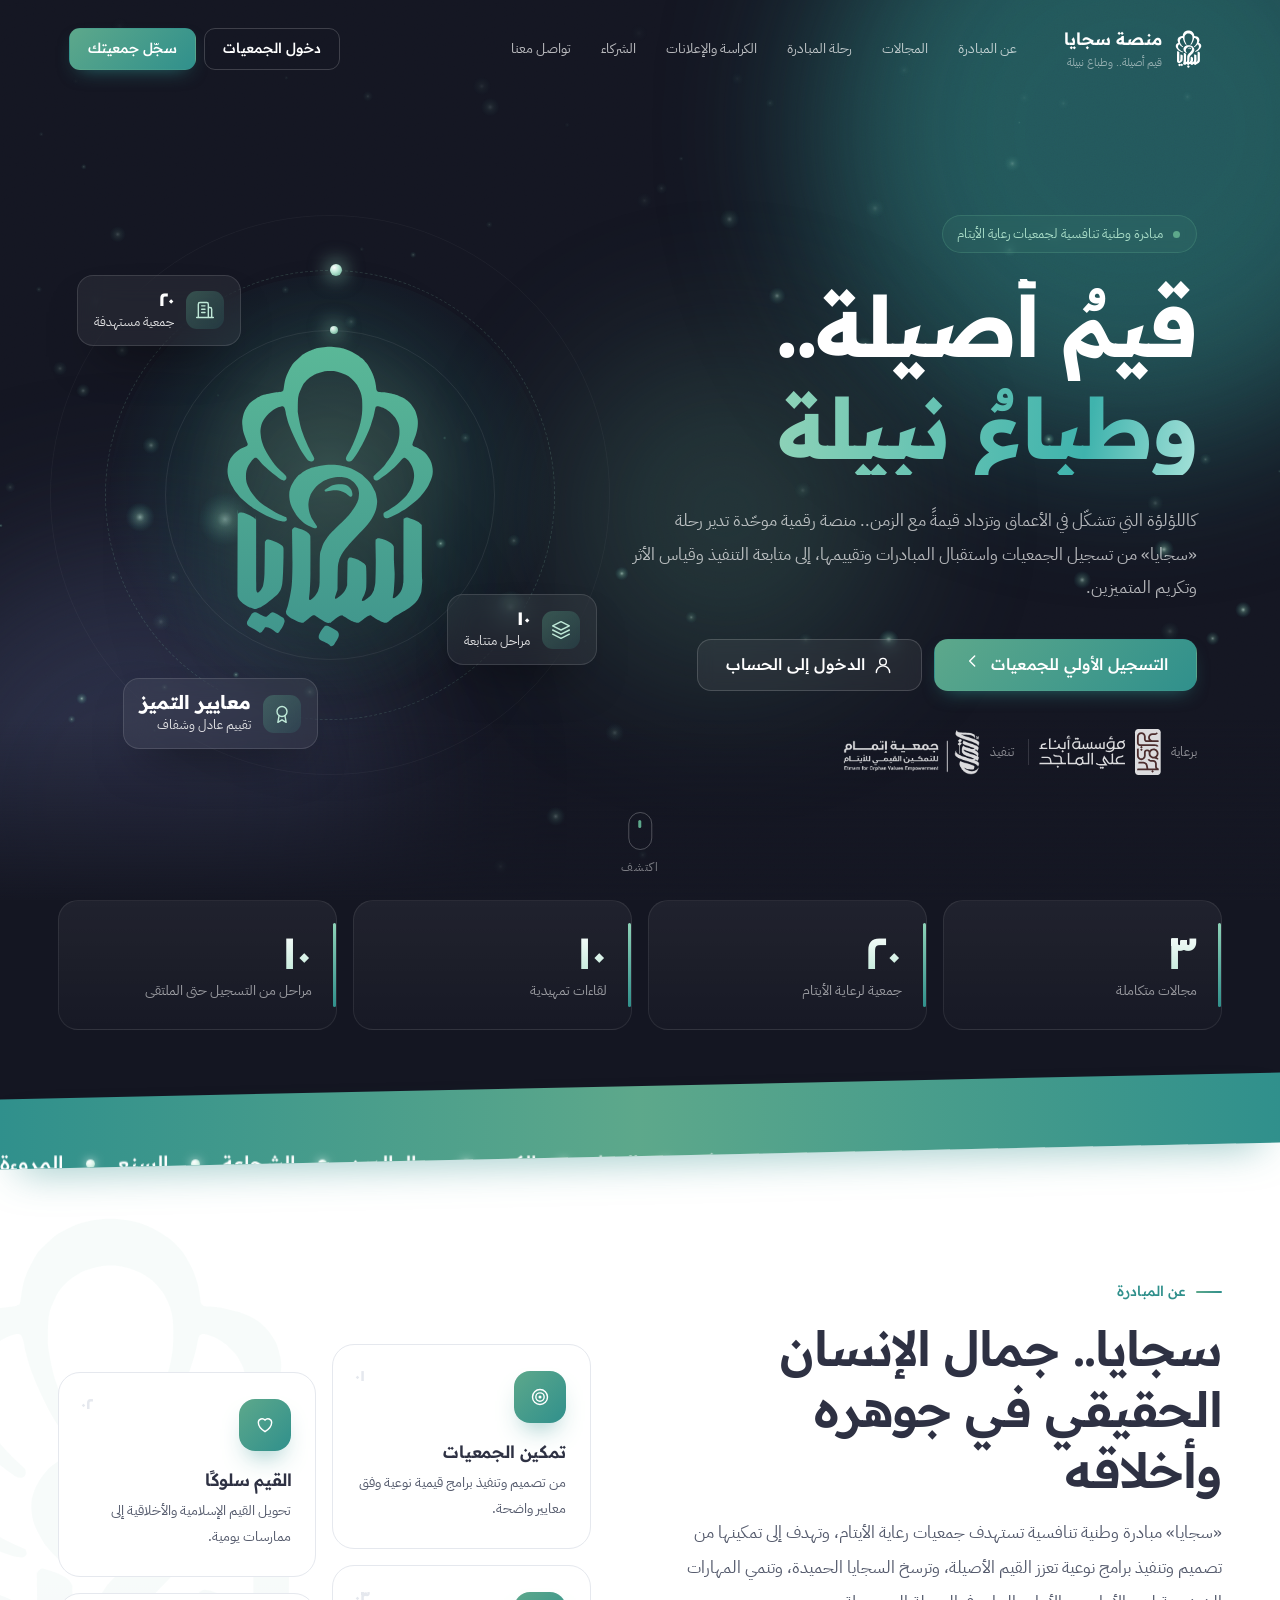
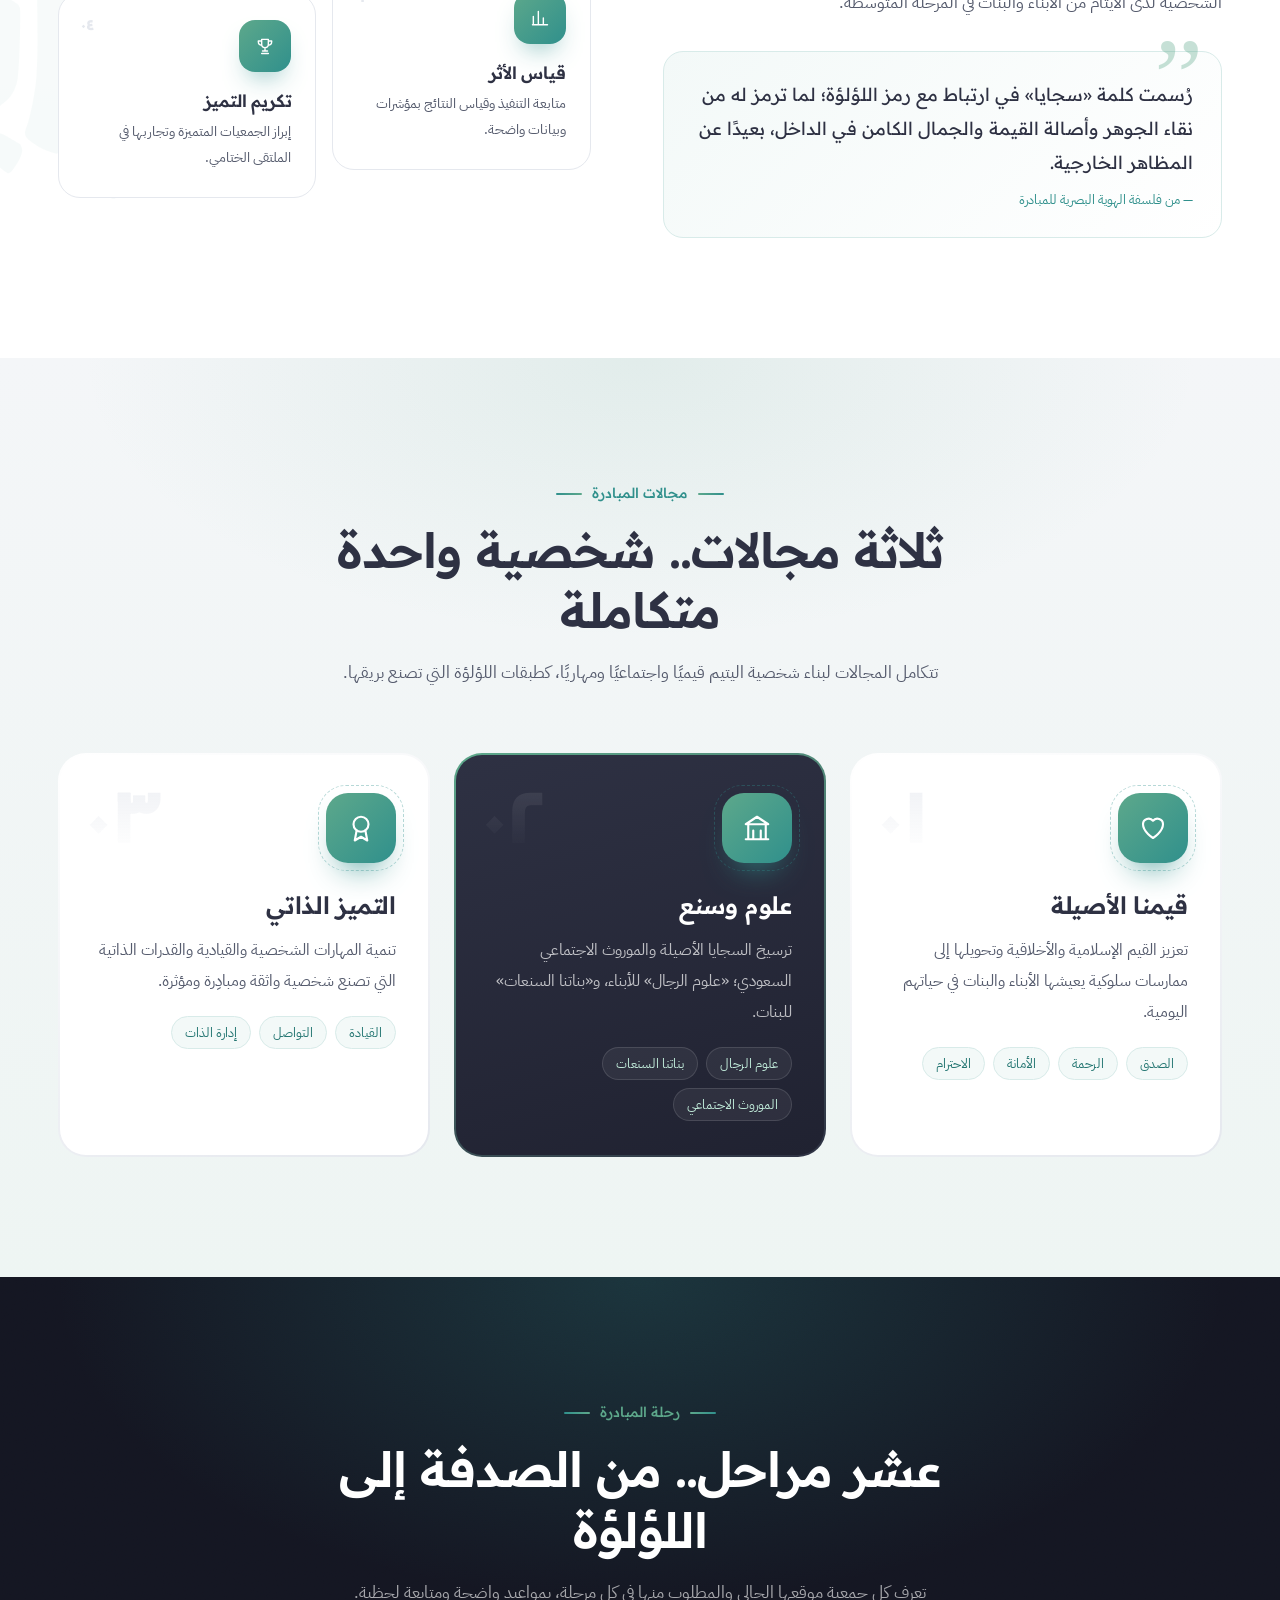
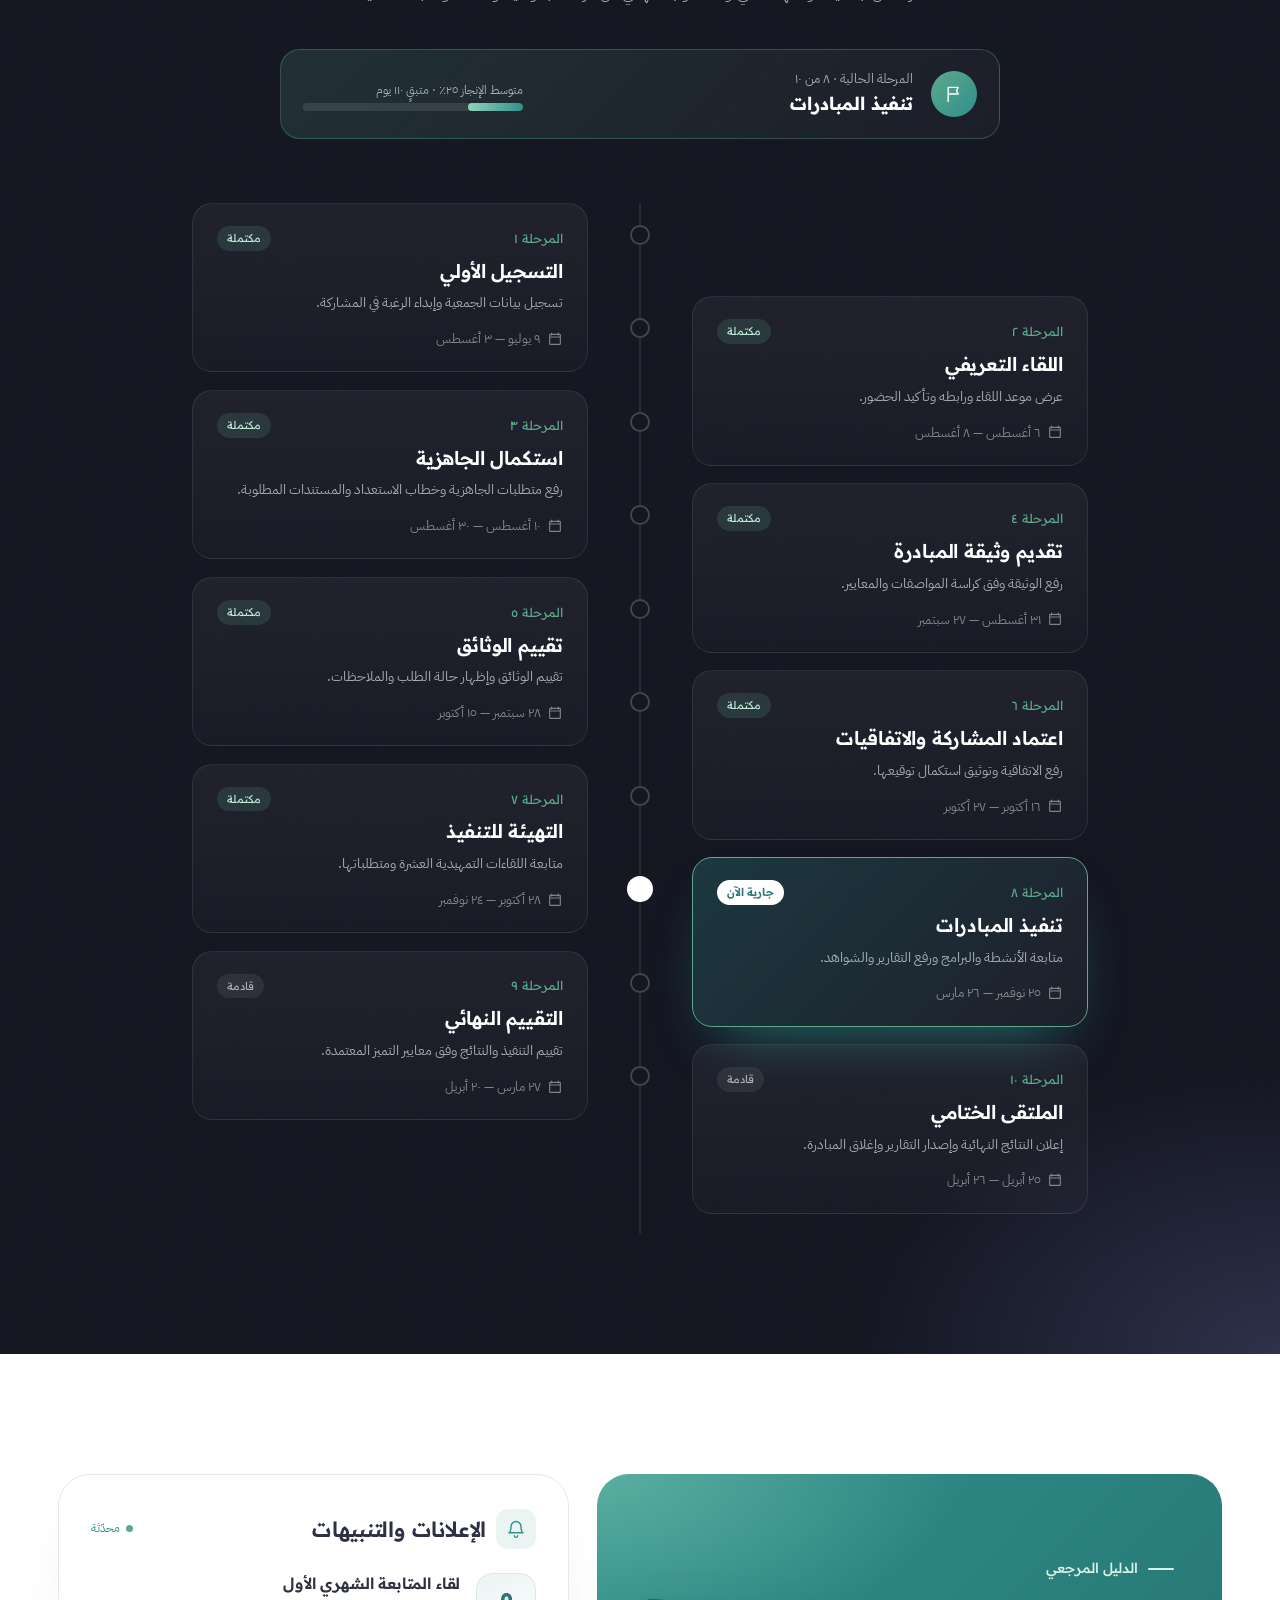
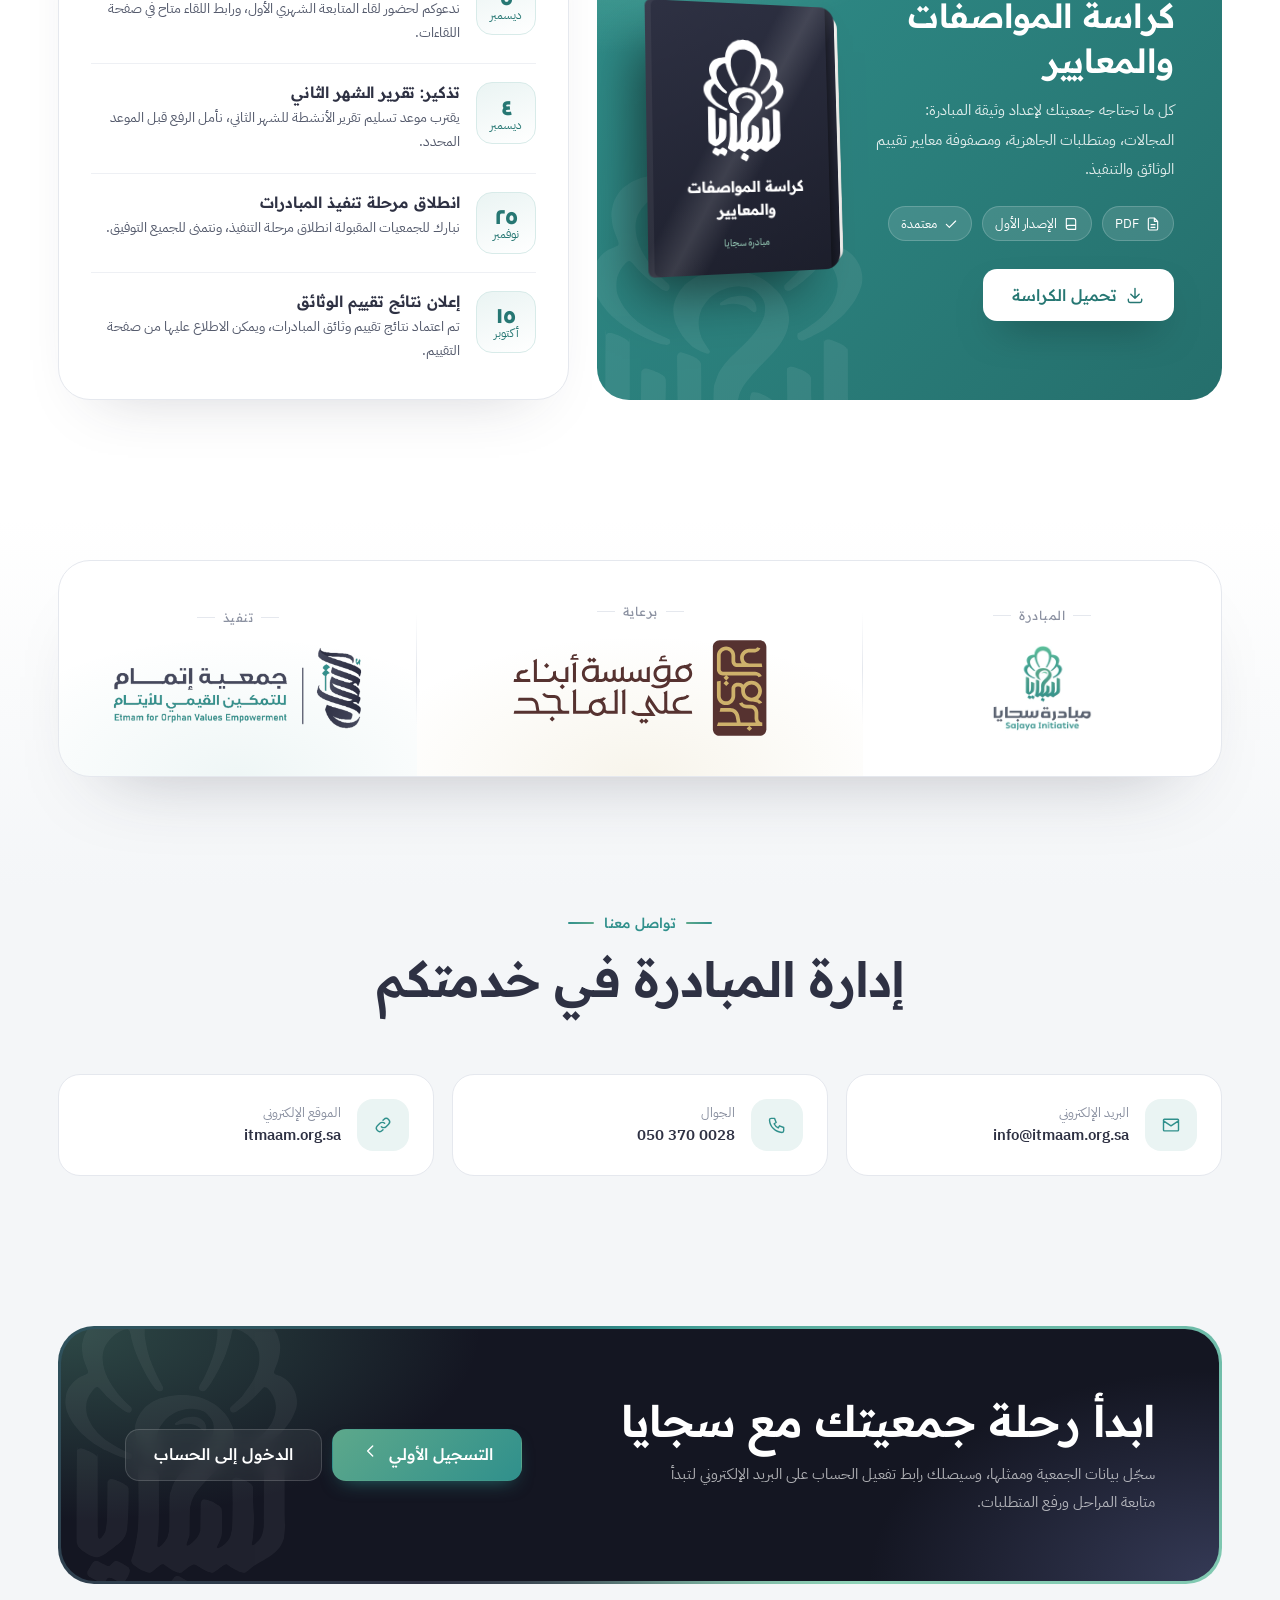
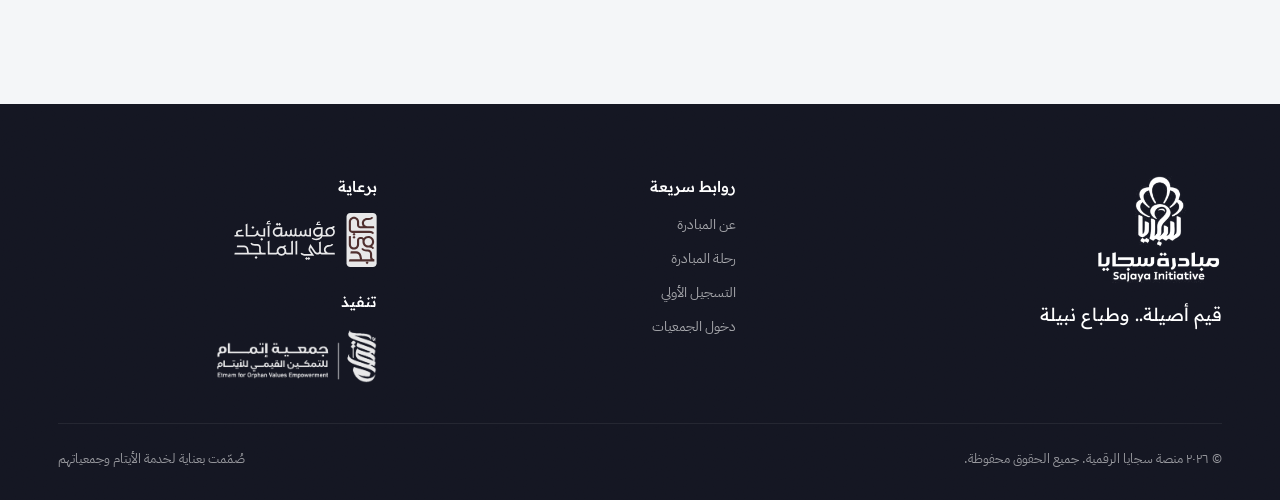
==== commit 8a9aeb45: "شعار متجه حاد، ونظام أزرار للدرجات، وشاشة تقييم احترافية - تحويل شعار سجايا إلى SVG بدل الصورة المكب" ====
--- a/index.html
+++ b/index.html
@@ -6,19 +6,19 @@
 <title>منصة سجايا الرقمية — قيم أصيلة.. وطباع نبيلة</title>
 <meta name="description" content="المنصة الرقمية الموحدة لإدارة مبادرة سجايا ومتابعة مراحلها وتقييم أداء الجمعيات المشاركة.">
 <meta name="theme-color" content="#141622">
-<link rel="icon" href="assets/img/icon.png">
+<link rel="icon" href="assets/img/icon.svg">
 <link rel="preconnect" href="https://fonts.googleapis.com"><link rel="preconnect" href="https://fonts.gstatic.com" crossorigin>
 <link href="https://fonts.googleapis.com/css2?family=IBM+Plex+Sans+Arabic:wght@300;400;500;600&family=Readex+Pro:wght@400;500;600;700&display=swap" rel="stylesheet">
 <link rel="stylesheet" href="assets/css/base.css">
 <link rel="stylesheet" href="assets/css/landing.css">
 </head>
 <body>
-<div id="intro" aria-hidden="true"><img src="assets/img/icon-white.png" alt=""></div>
+<div id="intro" aria-hidden="true"><img src="assets/img/icon-white.svg" alt=""></div>
 <div id="progress"></div>
 
 <header class="nav" id="nav">
   <div class="bar"><div class="in">
-    <a class="brand" href="#top"><img src="assets/img/icon-white.png" alt="شعار مبادرة سجايا"><span>منصة سجايا<small>قيم أصيلة.. وطباع نبيلة</small></span></a>
+    <a class="brand" href="#top"><img src="assets/img/icon-white.svg" alt="شعار مبادرة سجايا"><span>منصة سجايا<small>قيم أصيلة.. وطباع نبيلة</small></span></a>
     <nav class="links" id="links">
       <a href="#about">عن المبادرة</a><a href="#domains">المجالات</a><a href="#journey">رحلة المبادرة</a><a href="#res">الكراسة والإعلانات</a><a href="#partners">الشركاء</a><a href="#contact">تواصل معنا</a>
     </nav>
@@ -54,7 +54,7 @@
     <div class="stage fade-up d2" id="stage">
       <div class="r3 ring"></div><div class="orb"></div><div class="r2 ring"></div><div class="r1 ring"></div>
       <div class="orbit"><i></i></div><div class="orbit o2"><i></i></div>
-      <div class="tilt" id="tilt"><img src="assets/img/icon.png" alt="رمز سجايا: لؤلؤة داخل صدفة"></div>
+      <div class="tilt" id="tilt"><img src="assets/img/icon.svg" alt="رمز سجايا: لؤلؤة داخل صدفة"></div>
       <div class="chip c1"><span class="ci"><i data-ic="building"></i></span><span><b class="num" data-count="20">٠</b>جمعية مستهدفة</span></div>
       <div class="chip c2"><span class="ci"><i data-ic="layers"></i></span><span><b class="num" data-count="10">٠</b>مراحل متتابعة</span></div>
       <div class="chip c3"><span class="ci"><i data-ic="award"></i></span><span><b>معايير التميز</b>تقييم عادل وشفاف</span></div>
@@ -121,7 +121,7 @@
         <div class="meta"><span><i data-ic="file" class="sm"></i> PDF</span><span><i data-ic="book" class="sm"></i> الإصدار الأول</span><span><i data-ic="check" class="sm"></i> معتمدة</span></div>
         <button class="btn lg shine" onclick="alert('سيُرفق ملف الكراسة المعتمد من لوحة الإدارة عند توفره.')"><i data-ic="download"></i> تحميل الكراسة</button>
       </div>
-      <div class="mock" aria-hidden="true"><div class="pg"></div><div class="cv"><img src="assets/img/icon-white.png" alt=""><b>كراسة المواصفات<br>والمعايير</b><small>مبادرة سجايا</small></div></div>
+      <div class="mock" aria-hidden="true"><div class="pg"></div><div class="cv"><img src="assets/img/icon-white.svg" alt=""><b>كراسة المواصفات<br>والمعايير</b><small>مبادرة سجايا</small></div></div>
     </div>
     <div class="news reveal">
       <div class="hdr"><h3><span class="bi"><i data-ic="bell"></i></span> الإعلانات والتنبيهات</h3><span class="live"><i></i> محدّثة</span></div>
--- a/assets/css/landing.css
+++ b/assets/css/landing.css
@@ -130,7 +130,7 @@
 
 /* عن المبادرة */
 .about-sec{background:#fff;overflow:hidden}
-.about-sec::before{content:"";position:absolute;inset-inline-end:-200px;top:40px;width:620px;height:620px;background:url(../img/icon.png) center/contain no-repeat;opacity:.04}
+.about-sec::before{content:"";position:absolute;inset-inline-end:-200px;top:40px;width:620px;height:620px;background:url(../img/icon.svg) center/contain no-repeat;opacity:.04}
 .about{display:grid;grid-template-columns:1.05fr 1fr;gap:72px;align-items:center}
 .about p{color:var(--ink-2);font-size:17px;line-height:2.05}
 .quote{position:relative;margin-top:30px;padding:26px 28px;border-radius:20px;background:linear-gradient(135deg,var(--tint-2),#fff);border:1px solid #d8ebe9}
@@ -200,7 +200,7 @@
 .res{background:#fff}
 .two{display:grid;grid-template-columns:1.1fr .9fr;gap:28px;align-items:stretch}
 .book{position:relative;border-radius:32px;padding:48px;background:radial-gradient(600px 300px at 0% 0%,rgba(143,211,184,.45),transparent 60%),linear-gradient(135deg,#30908C,#256f6c);color:#fff;overflow:hidden;display:grid;grid-template-columns:1fr auto;gap:30px;align-items:center;min-height:400px}
-.book::before{content:"";position:absolute;inset-inline-end:-80px;bottom:-120px;width:420px;height:420px;background:url(../img/icon-white.png) center/contain no-repeat;opacity:.07}
+.book::before{content:"";position:absolute;inset-inline-end:-80px;bottom:-120px;width:420px;height:420px;background:url(../img/icon-white.svg) center/contain no-repeat;opacity:.07}
 .book h3{font-size:clamp(26px,2.6vw,34px);margin:14px 0 12px}.book p{color:rgba(255,255,255,.85);max-width:420px;line-height:1.95}
 .book .kicker{color:#d8f3e8}.book .kicker::before{background:#d8f3e8}
 .book .meta{display:flex;gap:10px;margin:22px 0 28px;flex-wrap:wrap}
@@ -255,7 +255,7 @@
 @property --ang{syntax:"<angle>";initial-value:0deg;inherits:false}
 @keyframes rot{to{--ang:360deg}}
 .cta-box .in{position:relative;border-radius:34px;background:radial-gradient(700px 320px at 0% 0%,rgba(93,168,139,.35),transparent 60%),radial-gradient(500px 300px at 100% 100%,rgba(61,67,99,.8),transparent 70%),var(--deep);color:#fff;padding:64px;display:flex;align-items:center;justify-content:space-between;gap:30px;flex-wrap:wrap;overflow:hidden}
-.cta-box .in::after{content:"";position:absolute;inset-inline-end:-60px;top:-80px;width:360px;height:360px;background:url(../img/icon-white.png) center/contain no-repeat;opacity:.05}
+.cta-box .in::after{content:"";position:absolute;inset-inline-end:-60px;top:-80px;width:360px;height:360px;background:url(../img/icon-white.svg) center/contain no-repeat;opacity:.05}
 .cta-box h2{font-size:clamp(28px,3.4vw,44px);margin-bottom:10px;line-height:1.3}.cta-box p{color:rgba(255,255,255,.66);max-width:520px;line-height:1.9}
 
 footer{position:relative;background:var(--deep);color:rgba(255,255,255,.55);padding:70px 0 30px;font-size:14px;overflow:hidden}
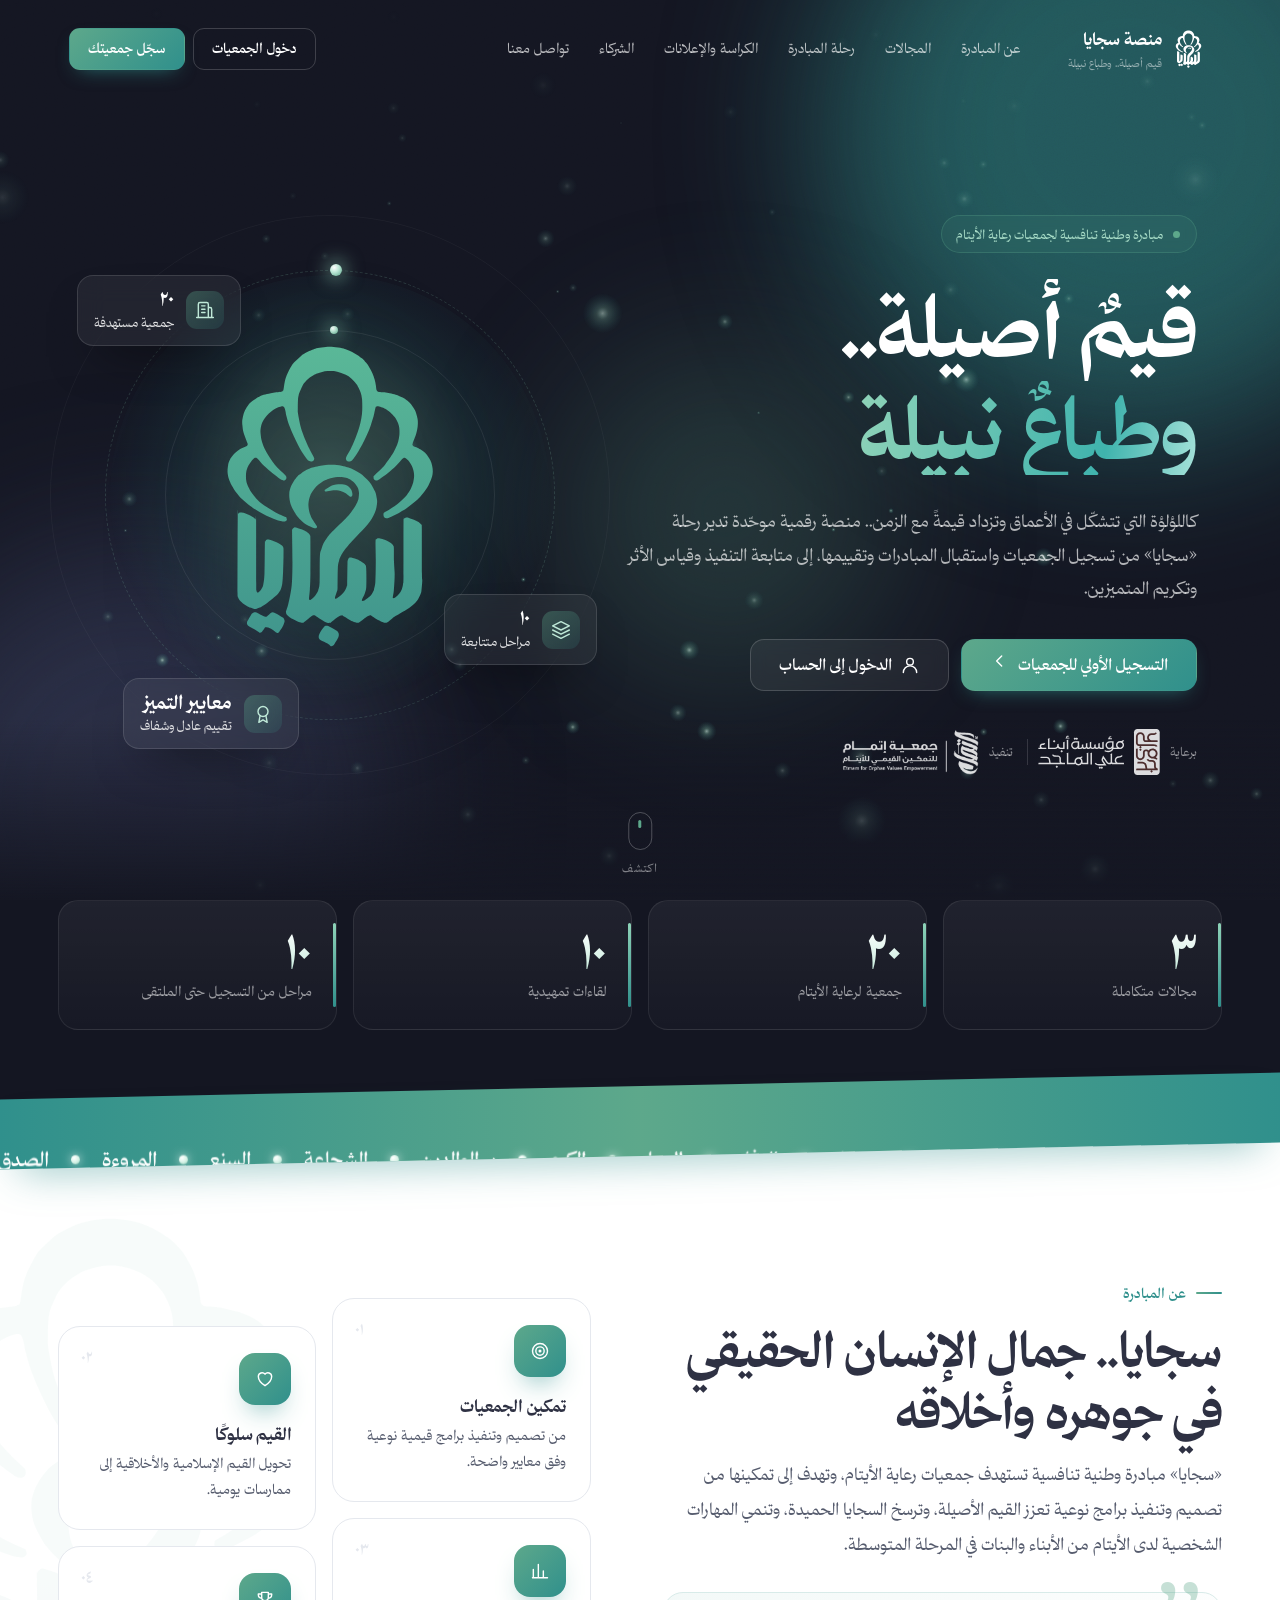
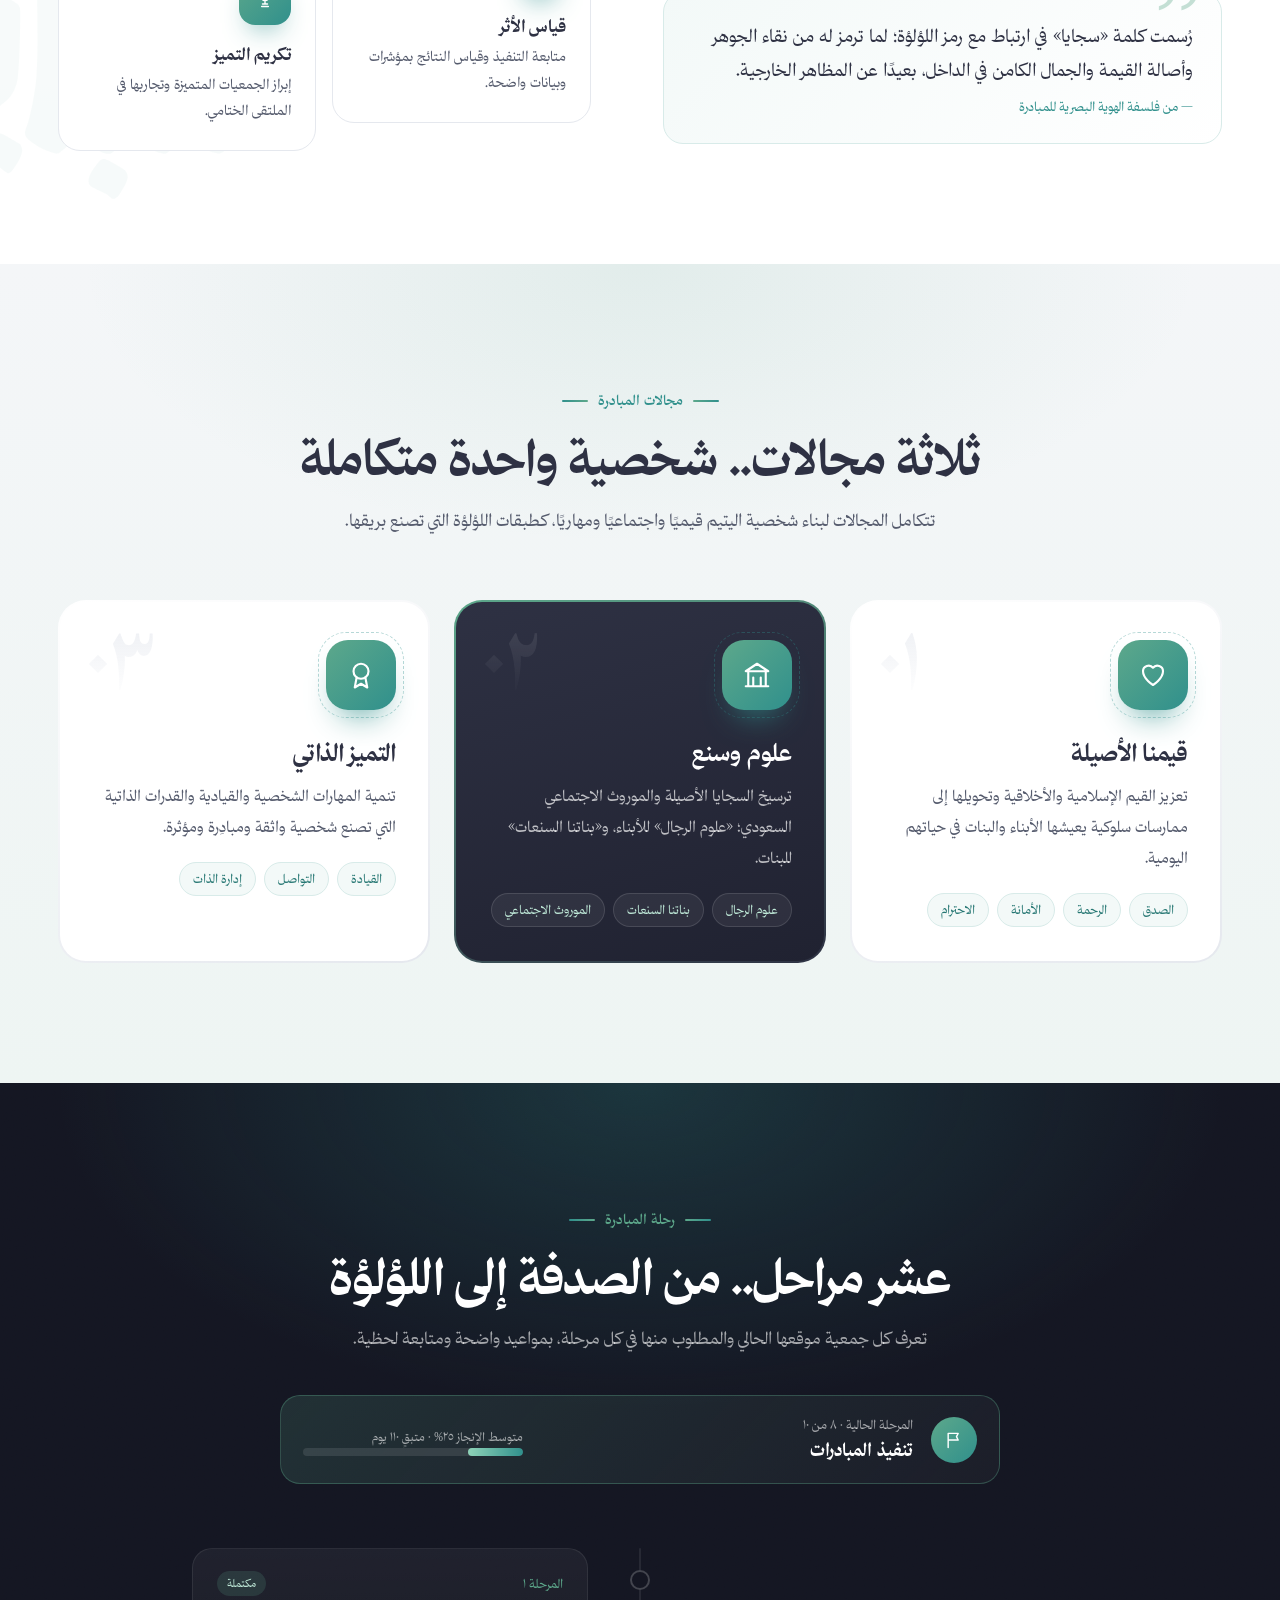
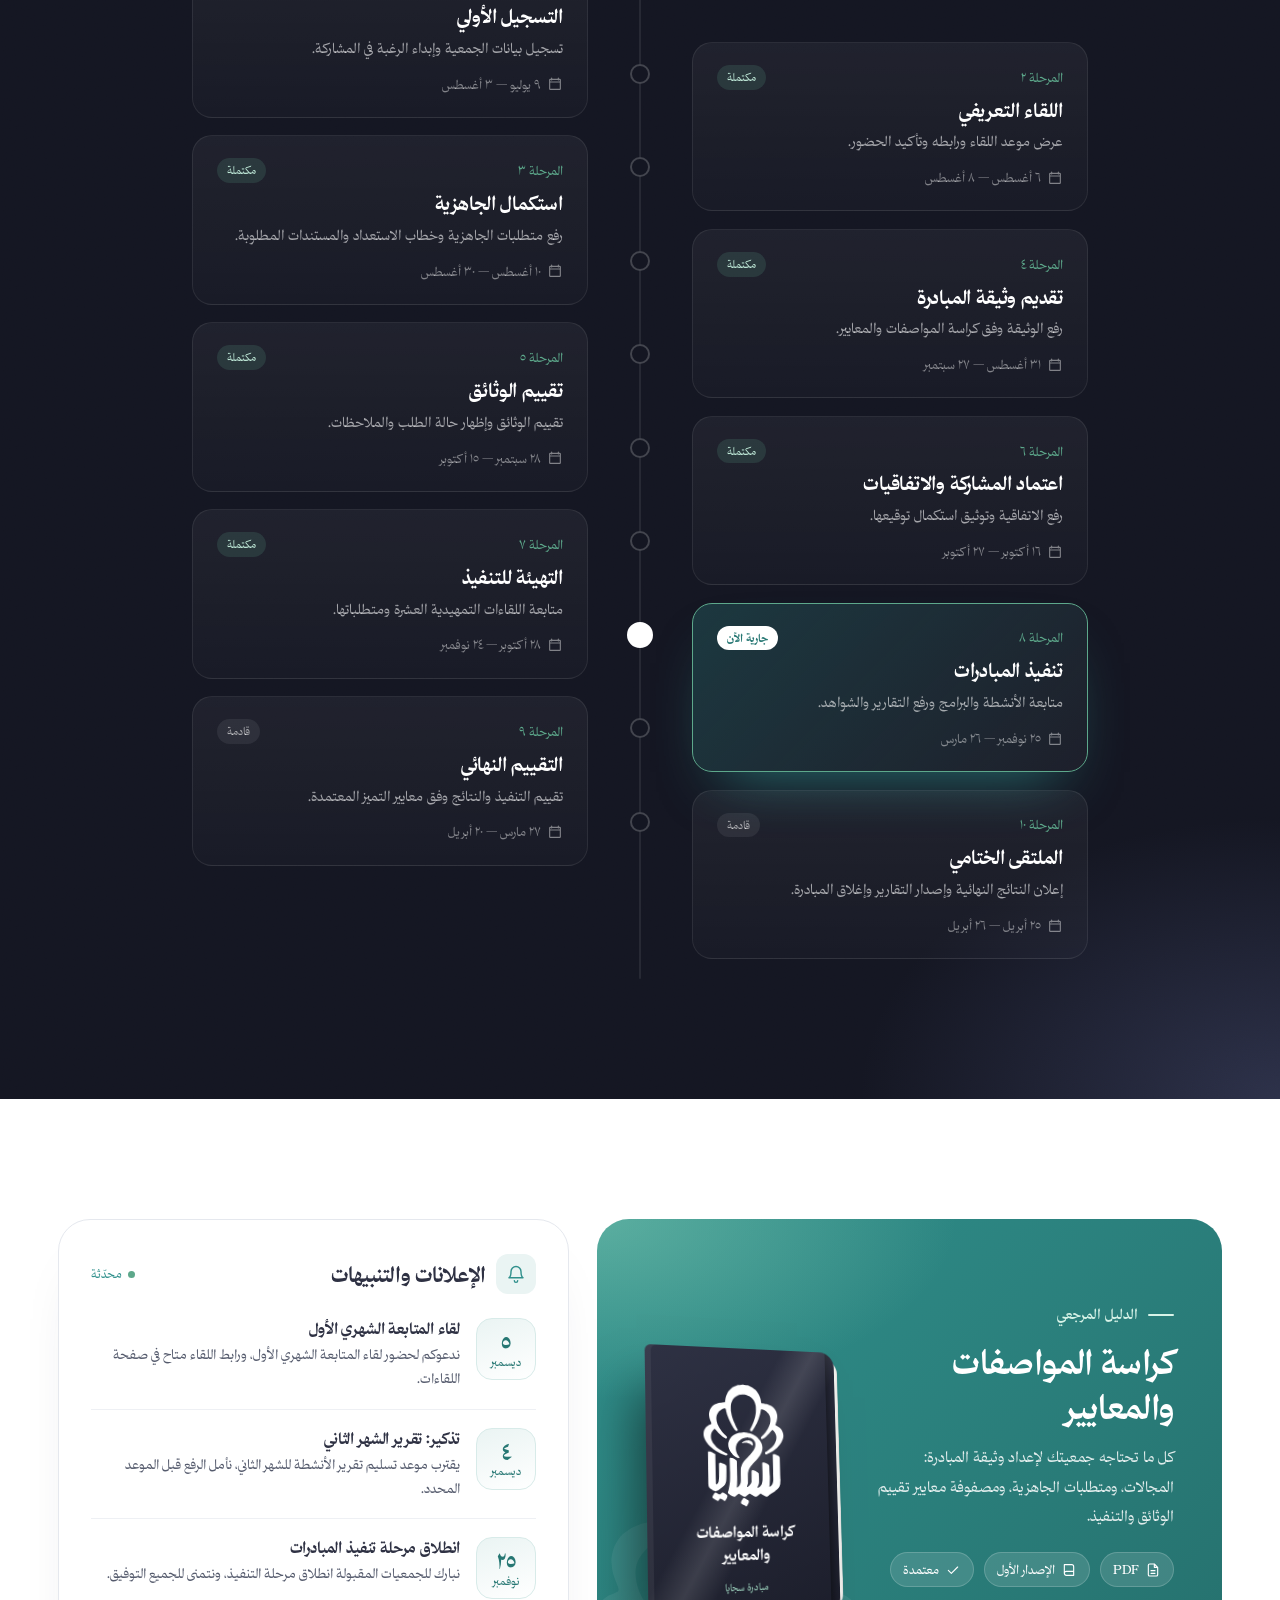
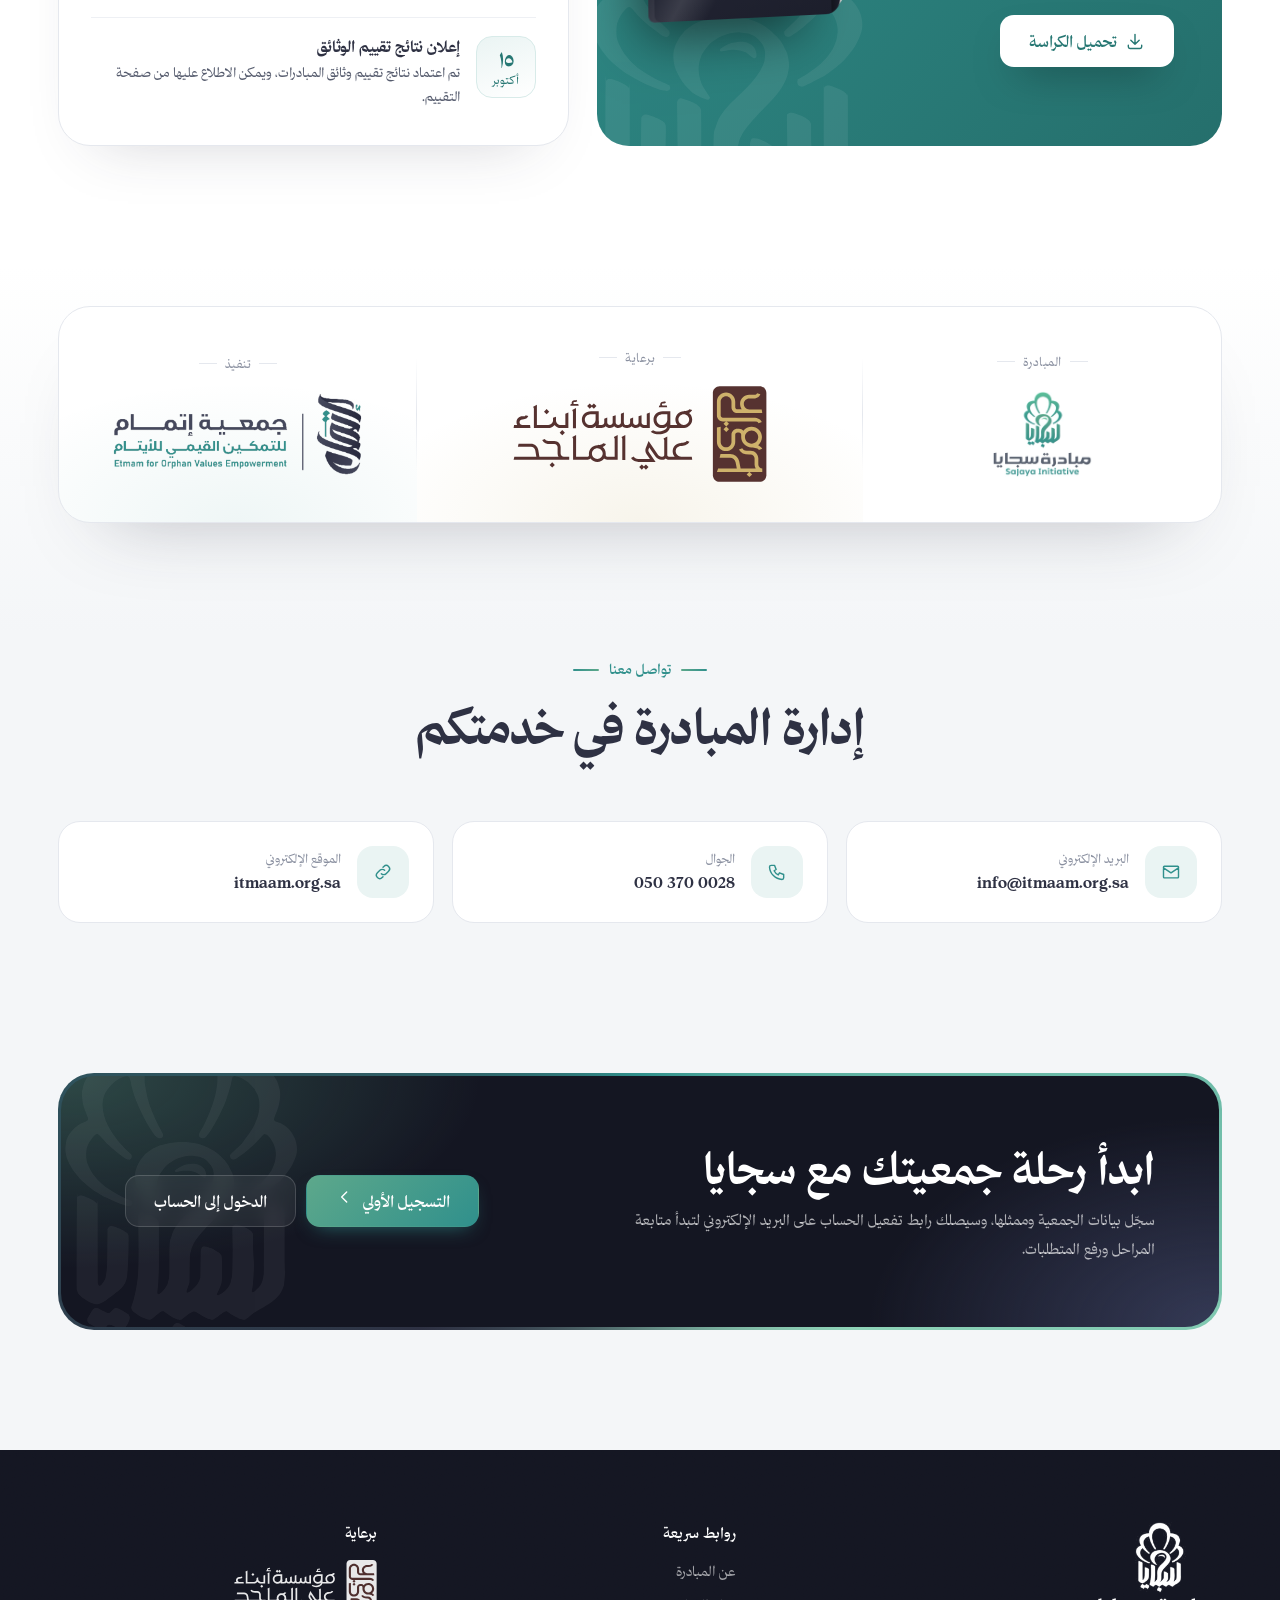
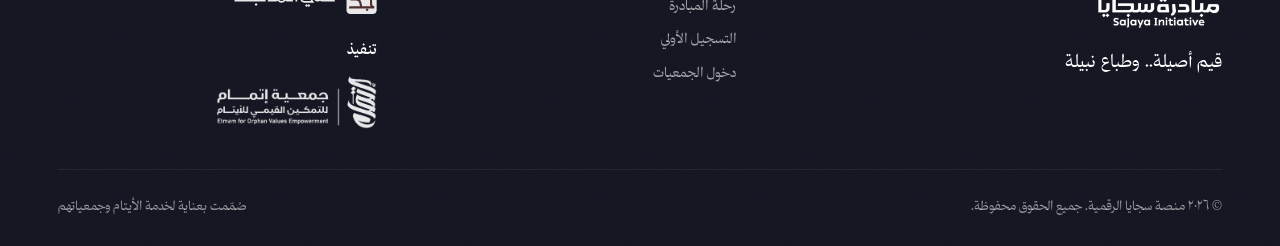
==== commit 3ebb3b7a: "اعتماد خط ثمانية، وتلوين أزرار الدرجات حسب المستوى - خط Thmanyah Serif Text لكل النصوص والرسوم البيا" ====
--- a/index.html
+++ b/index.html
@@ -7,10 +7,9 @@
 <meta name="description" content="المنصة الرقمية الموحدة لإدارة مبادرة سجايا ومتابعة مراحلها وتقييم أداء الجمعيات المشاركة.">
 <meta name="theme-color" content="#141622">
 <link rel="icon" href="assets/img/icon.svg">
-<link rel="preconnect" href="https://fonts.googleapis.com"><link rel="preconnect" href="https://fonts.gstatic.com" crossorigin>
-<link href="https://fonts.googleapis.com/css2?family=IBM+Plex+Sans+Arabic:wght@300;400;500;600&family=Readex+Pro:wght@400;500;600;700&display=swap" rel="stylesheet">
-<link rel="stylesheet" href="assets/css/base.css">
-<link rel="stylesheet" href="assets/css/landing.css">
+<link rel="preload" href="assets/fonts/thmanyahseriftext-Regular.otf" as="font" type="font/otf" crossorigin><link rel="preload" href="assets/fonts/thmanyahseriftext-Bold.otf" as="font" type="font/otf" crossorigin>
+<link rel="stylesheet" href="assets/css/base.css?v=202611182024">
+<link rel="stylesheet" href="assets/css/landing.css?v=202611182024">
 </head>
 <body>
 <div id="intro" aria-hidden="true"><img src="assets/img/icon-white.svg" alt=""></div>
@@ -174,8 +173,8 @@
 </footer>
 <button class="totop" id="totop" aria-label="العودة للأعلى"><i data-ic="chev"></i></button>
 
-<script src="assets/js/icons.js"></script>
-<script src="assets/js/store.js"></script>
-<script src="assets/js/landing.js"></script>
+<script src="assets/js/icons.js?v=202611182024"></script>
+<script src="assets/js/store.js?v=202611182024"></script>
+<script src="assets/js/landing.js?v=202611182024"></script>
 </body>
 </html>
--- a/assets/css/base.css
+++ b/assets/css/base.css
@@ -1,4 +1,10 @@
 /* ===== منصة سجايا — النظام البصري ===== */
+@font-face{font-family:"Thmanyah Serif Text";src:url("../fonts/thmanyahseriftext-Light.otf") format("opentype");font-weight:300;font-display:swap}
+@font-face{font-family:"Thmanyah Serif Text";src:url("../fonts/thmanyahseriftext-Regular.otf") format("opentype");font-weight:400;font-display:swap}
+@font-face{font-family:"Thmanyah Serif Text";src:url("../fonts/thmanyahseriftext-Medium.otf") format("opentype");font-weight:500;font-display:swap}
+@font-face{font-family:"Thmanyah Serif Text";src:url("../fonts/thmanyahseriftext-Bold.otf") format("opentype");font-weight:700;font-display:swap}
+@font-face{font-family:"Thmanyah Serif Text";src:url("../fonts/thmanyahseriftext-Black.otf") format("opentype");font-weight:900;font-display:swap}
+
 :root{
   --navy:#2E3143; --navy-800:#272A3B; --navy-900:#202231; --navy-950:#181A26;
   --slate:#555B6D; --teal:#30908C; --teal-700:#267773; --mint:#5DA88B;
@@ -12,8 +18,8 @@
   --sh-1:0 1px 2px rgba(46,49,67,.05),0 1px 1px rgba(46,49,67,.03);
   --sh-2:0 6px 24px -8px rgba(46,49,67,.14),0 2px 6px rgba(46,49,67,.05);
   --sh-3:0 24px 60px -20px rgba(24,26,38,.35);
-  --f-head:"Readex Pro","IBM Plex Sans Arabic",system-ui,sans-serif;
-  --f-body:"IBM Plex Sans Arabic","Readex Pro",system-ui,sans-serif;
+  --f-head:"Thmanyah Serif Text",system-ui,sans-serif;
+  --f-body:"Thmanyah Serif Text",system-ui,sans-serif;
 }
 *{box-sizing:border-box}
 html{scroll-behavior:smooth;-webkit-text-size-adjust:100%}
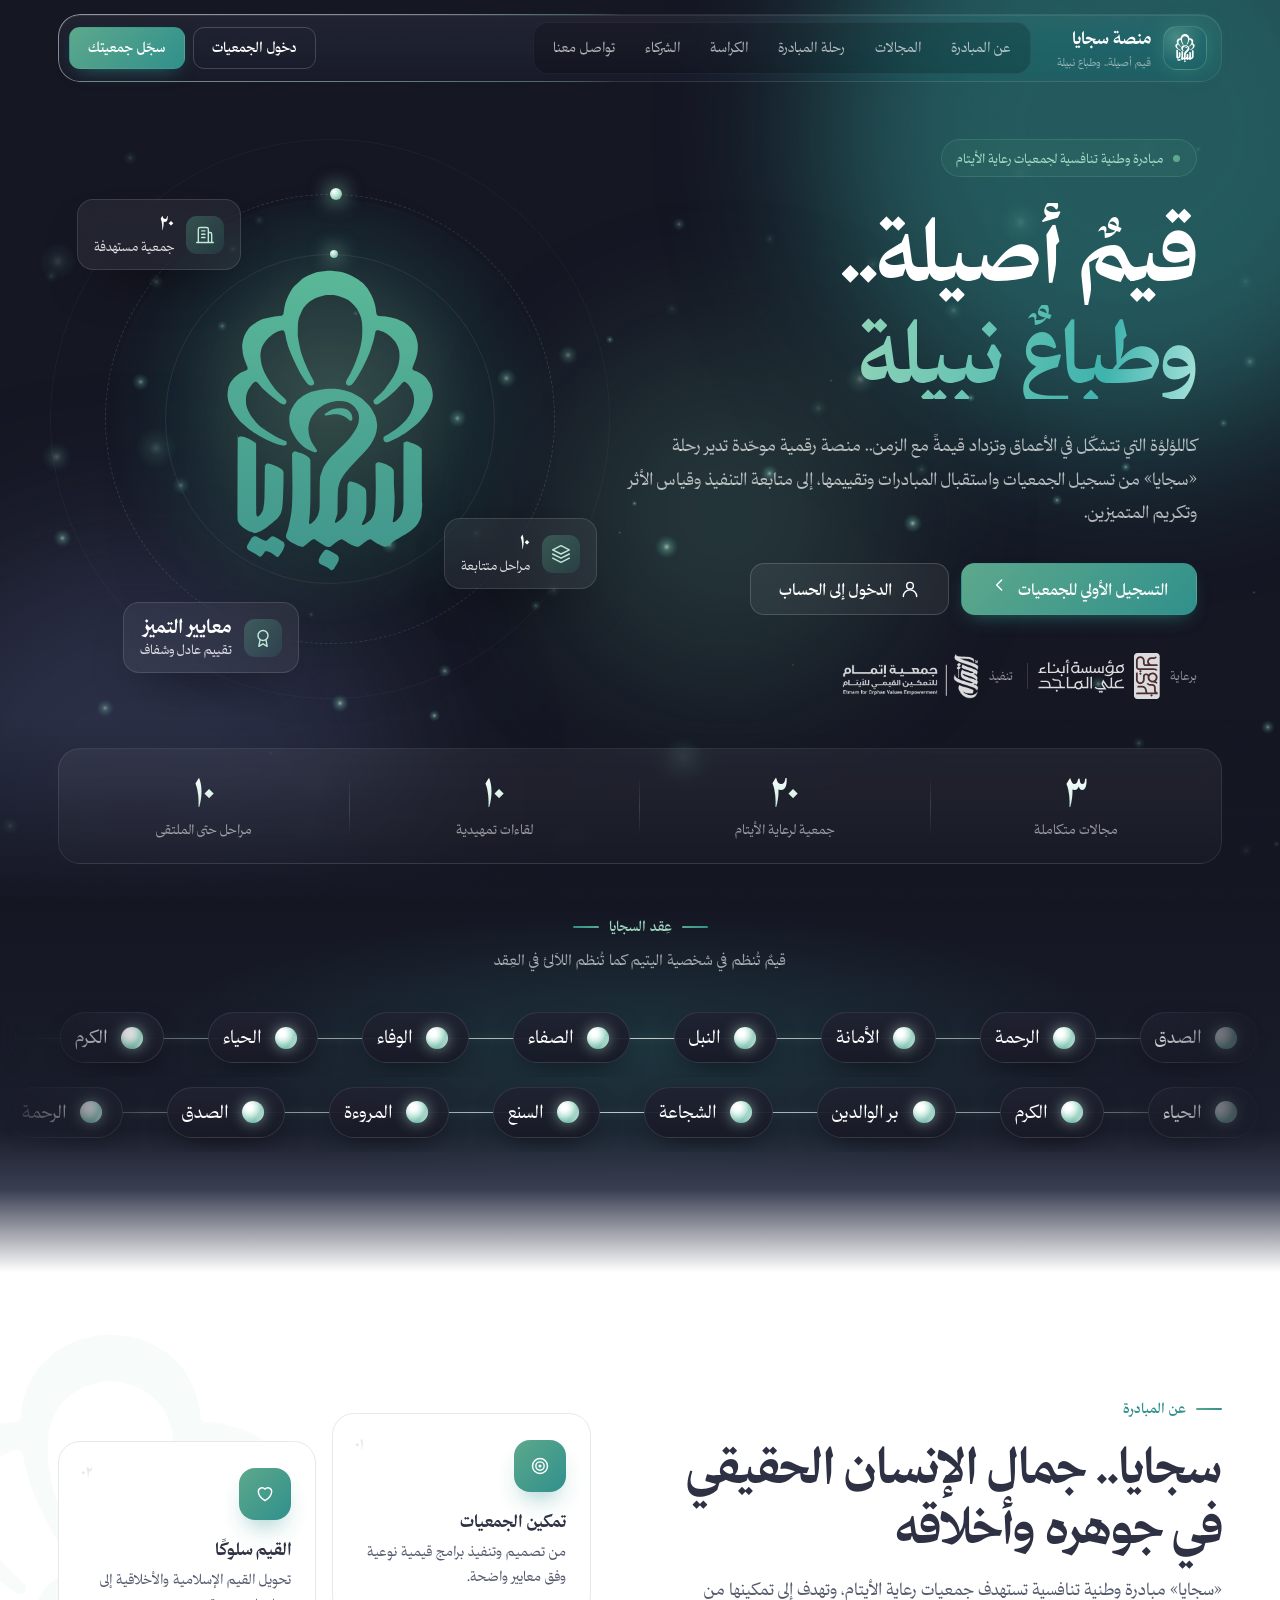
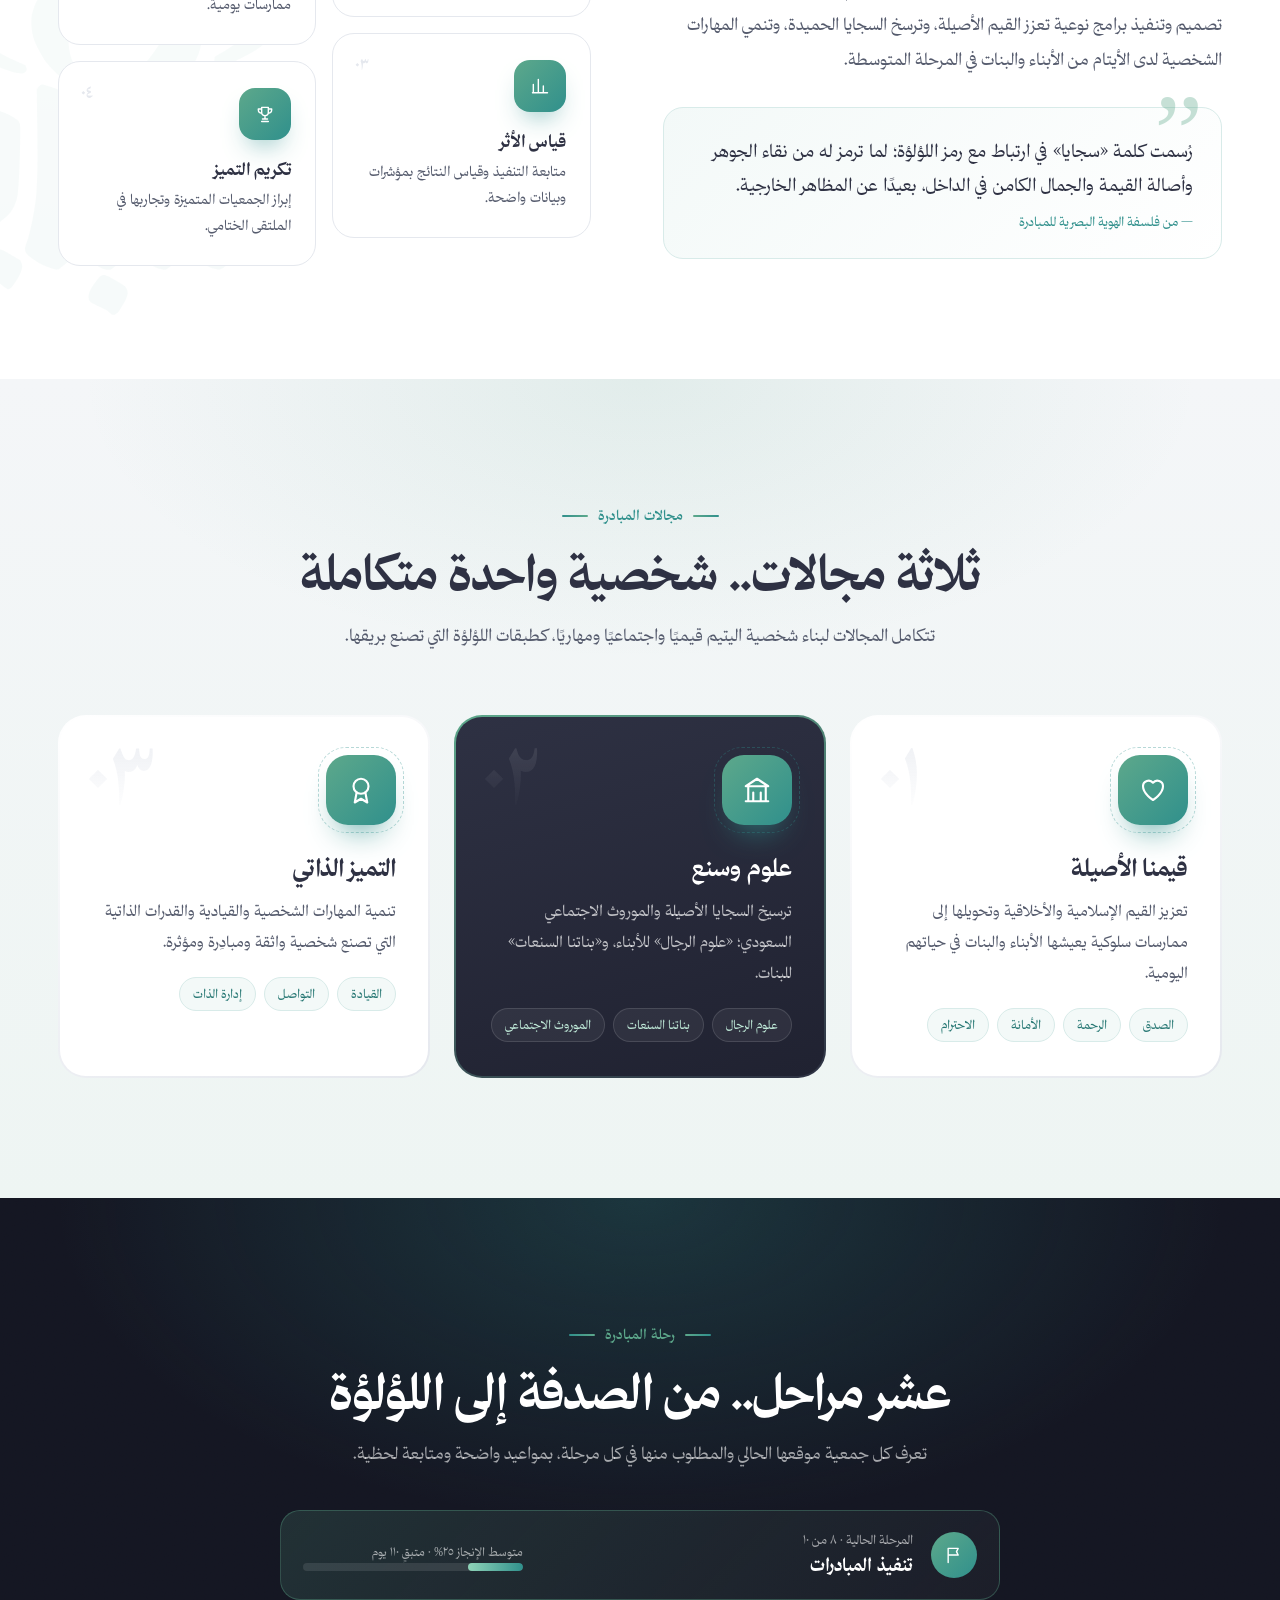
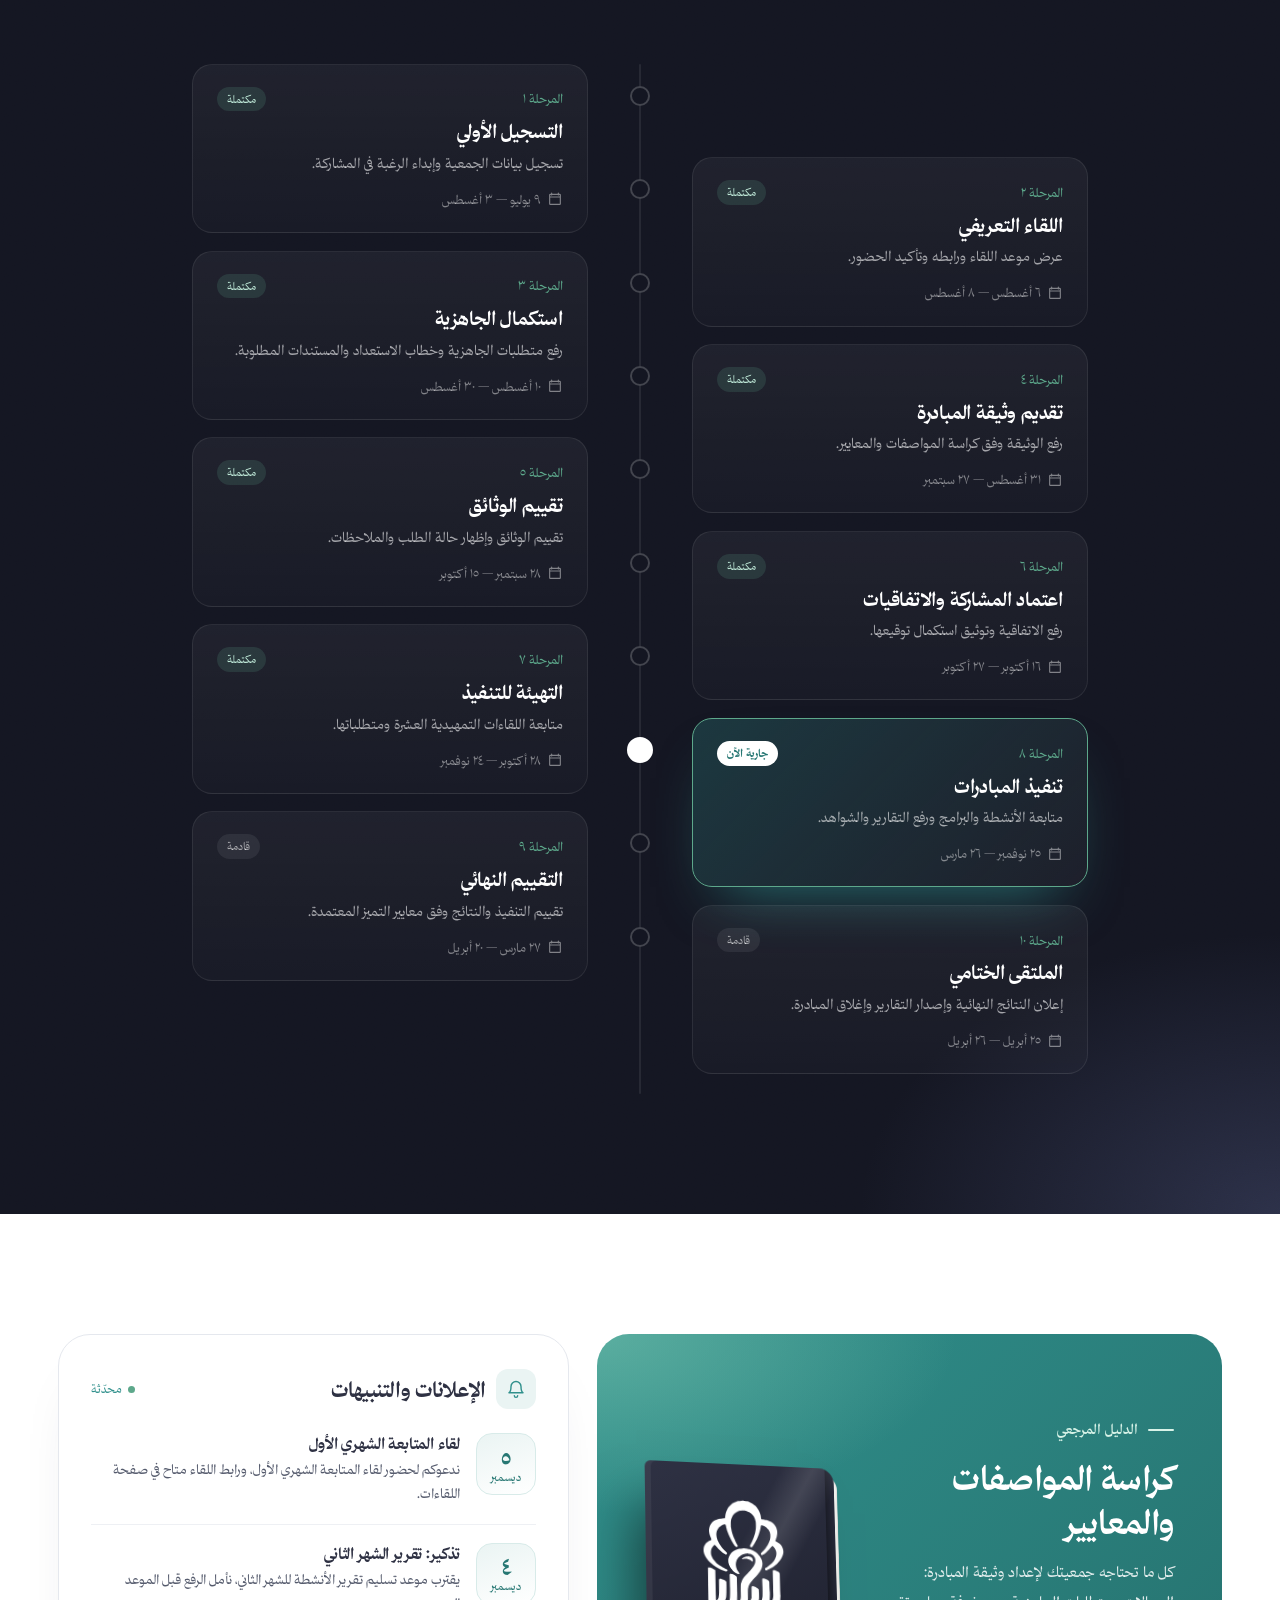
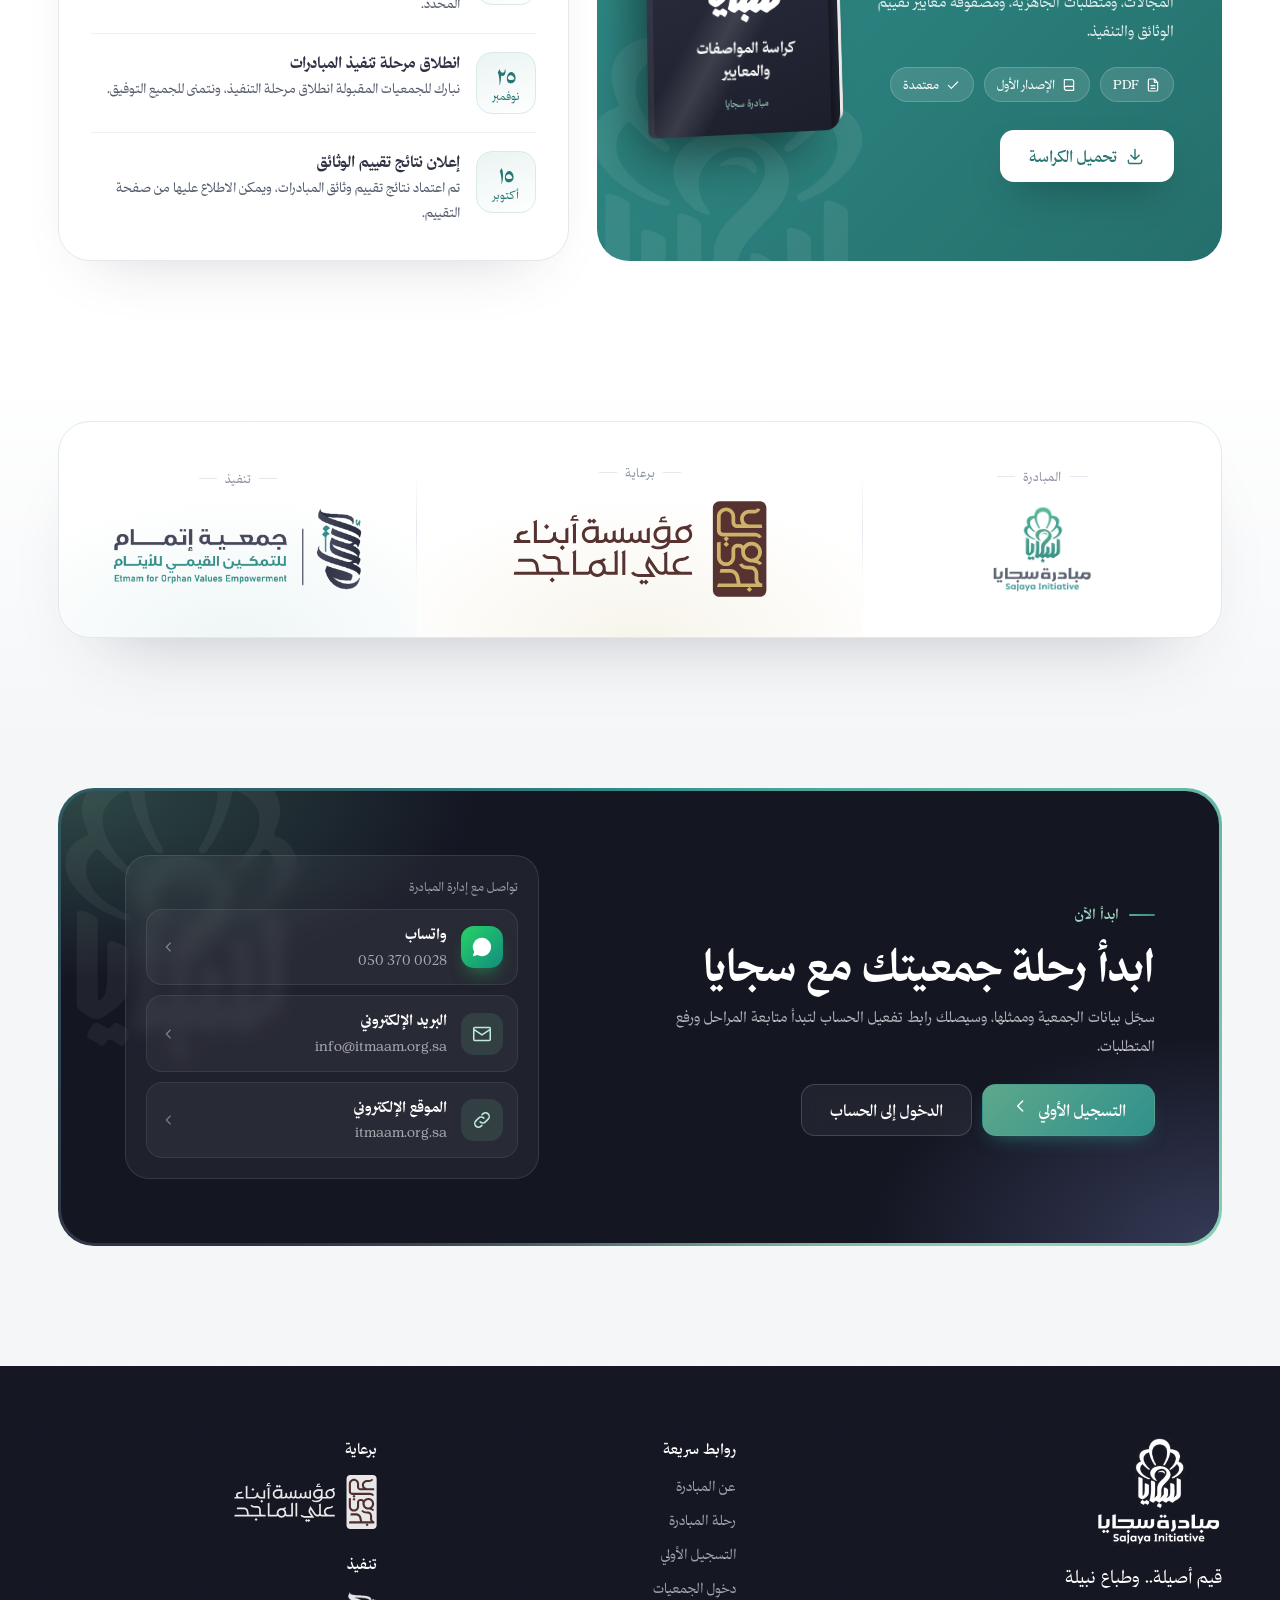
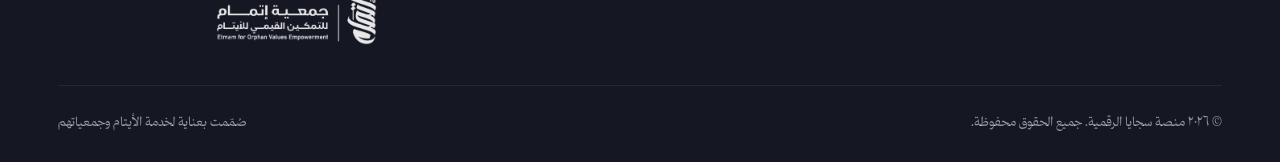
==== commit ff491a7a: "تعدد الأدوار، وتكليف المقيّمين، والتواصل عبر واتساب والبريد، وشريط علوي جديد - أدوار متعددة للمستخدم" ====
--- a/index.html
+++ b/index.html
@@ -8,24 +8,24 @@
 <meta name="theme-color" content="#141622">
 <link rel="icon" href="assets/img/icon.svg">
 <link rel="preload" href="assets/fonts/thmanyahseriftext-Regular.otf" as="font" type="font/otf" crossorigin><link rel="preload" href="assets/fonts/thmanyahseriftext-Bold.otf" as="font" type="font/otf" crossorigin>
-<link rel="stylesheet" href="assets/css/base.css?v=202611182024">
-<link rel="stylesheet" href="assets/css/landing.css?v=202611182024">
+<link rel="stylesheet" href="assets/css/base.css?v=20261121122343">
+<link rel="stylesheet" href="assets/css/landing.css?v=20261121122343">
 </head>
 <body>
 <div id="intro" aria-hidden="true"><img src="assets/img/icon-white.svg" alt=""></div>
-<div id="progress"></div>
-
 <header class="nav" id="nav">
   <div class="bar"><div class="in">
-    <a class="brand" href="#top"><img src="assets/img/icon-white.svg" alt="شعار مبادرة سجايا"><span>منصة سجايا<small>قيم أصيلة.. وطباع نبيلة</small></span></a>
-    <nav class="links" id="links">
-      <a href="#about">عن المبادرة</a><a href="#domains">المجالات</a><a href="#journey">رحلة المبادرة</a><a href="#res">الكراسة والإعلانات</a><a href="#partners">الشركاء</a><a href="#contact">تواصل معنا</a>
+    <a class="brand" href="#top" aria-label="منصة سجايا — الرئيسية"><span class="bmark"><img src="assets/img/icon-white.svg" alt=""></span><span>منصة سجايا<small>قيم أصيلة.. وطباع نبيلة</small></span></a>
+    <nav class="links" id="links" aria-label="أقسام الصفحة">
+      <span class="ind" id="ind" aria-hidden="true"></span>
+      <a href="#about">عن المبادرة</a><a href="#domains">المجالات</a><a href="#journey">رحلة المبادرة</a><a href="#res">الكراسة</a><a href="#partners">الشركاء</a><a href="#contact">تواصل معنا</a>
     </nav>
     <div class="cta">
       <a class="btn line" href="app.html#/login">دخول الجمعيات</a>
       <a class="btn primary shine" href="app.html#/register">سجّل جمعيتك</a>
     </div>
     <button class="menu-btn" id="menuBtn" aria-label="القائمة"><i data-ic="menu"></i></button>
+    <span class="nprog" aria-hidden="true"><i id="progress"></i></span>
   </div></div>
 </header>
 <nav class="mnav" id="mnav">
@@ -59,19 +59,19 @@
       <div class="chip c3"><span class="ci"><i data-ic="award"></i></span><span><b>معايير التميز</b>تقييم عادل وشفاف</span></div>
     </div>
   </div>
-  <div class="scroll-hint"><span></span>اكتشف</div>
+  <div class="wrap hstats-w"><div class="hstats fade-up d4">
+    <div><b class="num" data-count="3">٠</b><span>مجالات متكاملة</span></div>
+    <div><b class="num" data-count="20">٠</b><span>جمعية لرعاية الأيتام</span></div>
+    <div><b class="num" data-count="10">٠</b><span>لقاءات تمهيدية</span></div>
+    <div><b class="num" data-count="10">٠</b><span>مراحل حتى الملتقى</span></div>
+  </div></div>
 </section>
 
-<div class="statband">
-  <div class="wrap stats">
-    <div class="stat reveal"><b class="num" data-count="3">٠</b><span>مجالات متكاملة</span></div>
-    <div class="stat reveal"><b class="num" data-count="20">٠</b><span>جمعية لرعاية الأيتام</span></div>
-    <div class="stat reveal"><b class="num" data-count="10">٠</b><span>لقاءات تمهيدية</span></div>
-    <div class="stat reveal"><b class="num" data-count="10">٠</b><span>مراحل من التسجيل حتى الملتقى</span></div>
-  </div>
-</div>
-
-<div class="marquee" aria-hidden="true"><div class="track" id="marq"></div></div>
+<section class="necklace" aria-label="السجايا">
+  <div class="nk-h reveal"><span class="kicker">عِقد السجايا</span><p>قيمٌ تُنظم في شخصية اليتيم كما تُنظم اللآلئ في العِقد</p></div>
+  <div class="nk-row" data-dir="1"><div class="nk-track" id="nk1"></div></div>
+  <div class="nk-row" data-dir="-1"><div class="nk-track rev" id="nk2"></div></div>
+</section>
 
 <section class="about-sec" id="about">
   <div class="wrap about">
@@ -139,22 +139,18 @@
   </div>
 </section>
 
-<section class="contact-sec" id="contact">
-  <div class="wrap">
-    <div class="sec-h reveal"><span class="kicker">تواصل معنا</span><h2>إدارة المبادرة في خدمتكم</h2></div>
-    <div class="contact">
-      <a class="cc reveal" href="mailto:info@itmaam.org.sa"><div class="n"><i data-ic="mail"></i></div><div><small>البريد الإلكتروني</small><b dir="ltr">info@itmaam.org.sa</b></div></a>
-      <a class="cc reveal" href="tel:+966503700028"><div class="n"><i data-ic="phone"></i></div><div><small>الجوال</small><b dir="ltr">050 370 0028</b></div></a>
-      <a class="cc reveal" href="https://itmaam.org.sa" target="_blank" rel="noopener"><div class="n"><i data-ic="link"></i></div><div><small>الموقع الإلكتروني</small><b dir="ltr">itmaam.org.sa</b></div></a>
-    </div>
-  </div>
-</section>
 
-<section class="cta-band">
+
+<section class="cta-band" id="contact">
   <div class="wrap">
     <div class="cta-box reveal"><div class="in">
-      <div style="position:relative;z-index:1"><h2>ابدأ رحلة جمعيتك مع سجايا</h2><p>سجّل بيانات الجمعية وممثلها، وسيصلك رابط تفعيل الحساب على البريد الإلكتروني لتبدأ متابعة المراحل ورفع المتطلبات.</p></div>
-      <div class="row" style="position:relative;z-index:1"><a class="btn primary lg shine" href="app.html#/register">التسجيل الأولي <span class="arr"><i data-ic="chev"></i></span></a><a class="btn glass lg" href="app.html#/login">الدخول إلى الحساب</a></div>
+      <div class="cta-txt"><span class="kicker" style="color:#9fd6c0">ابدأ الآن</span><h2>ابدأ رحلة جمعيتك مع سجايا</h2><p>سجّل بيانات الجمعية وممثلها، وسيصلك رابط تفعيل الحساب لتبدأ متابعة المراحل ورفع المتطلبات.</p>
+        <div class="row mt24"><a class="btn primary lg shine" href="app.html#/register">التسجيل الأولي <span class="arr"><i data-ic="chev"></i></span></a><a class="btn glass lg" href="app.html#/login">الدخول إلى الحساب</a></div></div>
+      <div class="cta-ct"><small>تواصل مع إدارة المبادرة</small>
+        <a class="ctl wa" id="ctWa" target="_blank" rel="noopener"><span class="ci"><svg viewBox="0 0 24 24" aria-hidden="true"><path fill="currentColor" d="M12 2a10 10 0 0 0-8.6 15.1L2 22l5-1.3A10 10 0 1 0 12 2zm4.5 12.1c-.2-.1-1.5-.7-1.7-.8-.2-.1-.4-.1-.6.1l-.8 1c-.1.2-.3.2-.5.1a6.7 6.7 0 0 1-3.3-2.9c-.2-.4.2-.4.7-1.3.1-.2 0-.3 0-.4l-.8-1.8c-.2-.5-.4-.4-.6-.4h-.5a1 1 0 0 0-.7.3 3 3 0 0 0-.9 2.2 5.2 5.2 0 0 0 1.1 2.7 11.8 11.8 0 0 0 4.5 4c1.7.7 2.3.8 3.2.6.5-.1 1.5-.6 1.7-1.2.2-.6.2-1.1.2-1.2-.1-.1-.2-.2-.5-.3z"/></svg></span><span><b>واتساب</b><em dir="ltr" id="ctWaN"></em></span><i data-ic="chev" class="sm"></i></a>
+        <a class="ctl" id="ctMail"><span class="ci"><i data-ic="mail"></i></span><span><b>البريد الإلكتروني</b><em dir="ltr" id="ctMailN"></em></span><i data-ic="chev" class="sm"></i></a>
+        <a class="ctl" id="ctSite" target="_blank" rel="noopener"><span class="ci"><i data-ic="link"></i></span><span><b>الموقع الإلكتروني</b><em dir="ltr" id="ctSiteN"></em></span><i data-ic="chev" class="sm"></i></a>
+      </div>
     </div></div>
   </div>
 </section>
@@ -173,8 +169,8 @@
 </footer>
 <button class="totop" id="totop" aria-label="العودة للأعلى"><i data-ic="chev"></i></button>
 
-<script src="assets/js/icons.js?v=202611182024"></script>
-<script src="assets/js/store.js?v=202611182024"></script>
-<script src="assets/js/landing.js?v=202611182024"></script>
+<script src="assets/js/icons.js?v=20261121122343"></script>
+<script src="assets/js/store.js?v=20261121122343"></script>
+<script src="assets/js/landing.js?v=20261121122343"></script>
 </body>
 </html>
--- a/assets/css/landing.css
+++ b/assets/css/landing.css
@@ -302,3 +302,71 @@
 .trust{flex-wrap:wrap;justify-content:inherit}.trust img+span,.trust span+img{margin-inline-start:-4px}
 @media (max-width:720px){.trust img{height:38px}}
 a.cc{color:inherit}a.cc b{color:var(--navy)}a.cc:hover .n{background:var(--grad);color:#fff}
+
+/* ===== الشريط العلوي — زجاج بإطار متدرّج ومؤشّر منزلق ===== */
+.nav{top:14px}
+.nav .in{position:relative;height:68px;gap:18px;border-radius:22px;padding-inline:14px 10px;background:linear-gradient(180deg,rgba(255,255,255,.06),rgba(255,255,255,.02));border:1px solid rgba(255,255,255,.08);backdrop-filter:blur(14px) saturate(1.3);-webkit-backdrop-filter:blur(14px) saturate(1.3);box-shadow:inset 0 1px 0 rgba(255,255,255,.08)}
+.nav .in::before{content:"";position:absolute;inset:-1px;border-radius:inherit;padding:1px;background:conic-gradient(from var(--nang,0deg),transparent 0 60%,rgba(143,211,184,.7) 72%,rgba(255,255,255,.9) 76%,rgba(143,211,184,.7) 80%,transparent 92%);-webkit-mask:linear-gradient(#000 0 0) content-box,linear-gradient(#000 0 0);-webkit-mask-composite:xor;mask-composite:exclude;animation:nrot 9s linear infinite;opacity:.55;pointer-events:none}
+@property --nang{syntax:"<angle>";initial-value:0deg;inherits:false}
+@keyframes nrot{to{--nang:360deg}}
+.nav.solid .in{background:rgba(20,22,34,.78);border-color:rgba(255,255,255,.1);box-shadow:0 24px 60px -24px rgba(0,0,0,.7),inset 0 1px 0 rgba(255,255,255,.06)}
+.nav .brand .bmark{position:relative;width:44px;height:44px;border-radius:14px;display:grid;place-items:center;background:radial-gradient(circle at 30% 25%,rgba(143,211,184,.35),rgba(48,144,140,.12) 60%,transparent);border:1px solid rgba(143,211,184,.25);box-shadow:0 0 24px -6px rgba(93,168,139,.6)}
+.nav .brand img{height:30px}
+.nav .links{position:relative;gap:2px;padding:5px;border-radius:15px;background:rgba(0,0,0,.18);border:1px solid rgba(255,255,255,.05);margin-inline-start:8px}
+.nav .links a{position:relative;z-index:1;padding:8px 14px;border-radius:11px;font-size:14px;color:rgba(255,255,255,.66);transition:color .25s}
+.nav .links a:hover,.nav .links a.on{background:none;color:#fff}
+.nav .links a.on::after{display:none}
+.nav .links .ind{position:absolute;top:5px;bottom:5px;right:0;left:auto;width:0;border-radius:11px;background:linear-gradient(135deg,rgba(93,168,139,.32),rgba(48,144,140,.18));box-shadow:inset 0 0 0 1px rgba(143,211,184,.35),0 6px 18px -8px rgba(93,168,139,.8);transition:transform .45s cubic-bezier(.3,1.3,.4,1),width .45s cubic-bezier(.3,1.3,.4,1),opacity .3s;opacity:0;pointer-events:none}
+.nav .links .ind::after{content:"";position:absolute;bottom:-1px;left:30%;right:30%;height:2px;border-radius:2px;background:#bfe9d8;box-shadow:0 0 10px #8fd3b8}
+html[dir=rtl] .nav .links .ind{left:0;right:auto}
+.nprog{position:absolute;left:18px;right:18px;bottom:-1px;height:2px;border-radius:2px;overflow:hidden;pointer-events:none}
+.nav #progress{position:absolute;inset:0;height:2px;display:block;z-index:auto;background:linear-gradient(90deg,#8fd3b8,#30908C,#e6fff5);transform-origin:right;transform:scaleX(0);box-shadow:0 0 12px rgba(143,211,184,.9)}
+
+/* ===== أرقام البطل — شريط زجاجي ===== */
+.hstats-w{position:relative;z-index:2;padding-bottom:36px}
+.hstats{display:grid;grid-template-columns:repeat(4,1fr);border-radius:22px;background:linear-gradient(180deg,rgba(255,255,255,.06),rgba(255,255,255,.02));border:1px solid rgba(255,255,255,.09);backdrop-filter:blur(10px);overflow:hidden}
+.hstats div{padding:22px 18px;text-align:center;position:relative}
+.hstats div+div::before{content:"";position:absolute;inset-inline-start:0;top:24%;bottom:24%;width:1px;background:linear-gradient(transparent,rgba(255,255,255,.14),transparent)}
+.hstats b{display:block;font-family:var(--f-head);font-size:clamp(28px,3vw,40px);font-weight:700;line-height:1.15;background:linear-gradient(180deg,#fff,#bfe9d8);-webkit-background-clip:text;background-clip:text;color:transparent}
+.hstats span{color:rgba(255,255,255,.55);font-size:13.5px}
+
+/* ===== عِقد السجايا ===== */
+.necklace{position:relative;background:linear-gradient(180deg,var(--deep),#191C2A 60%,#fff 60.1%);padding:10px 0 90px;overflow:hidden}
+.necklace::before{content:"";position:absolute;inset:0 0 40% 0;background:radial-gradient(700px 200px at 50% 50%,rgba(48,144,140,.22),transparent 70%);pointer-events:none}
+.nk-h{position:relative;text-align:center;margin-bottom:26px;color:#fff}
+.nk-h .kicker{color:#9fd6c0}.nk-h .kicker::after{content:"";width:26px;height:2px;border-radius:2px;background:linear-gradient(90deg,#30908C,#5DA88B)}
+.nk-h p{color:rgba(255,255,255,.6);margin-top:8px;font-size:15px}
+.nk-row{position:relative;overflow:hidden;padding:14px 0;-webkit-mask:linear-gradient(90deg,transparent,#000 12%,#000 88%,transparent);mask:linear-gradient(90deg,transparent,#000 12%,#000 88%,transparent)}
+.nk-row::before{content:"";position:absolute;left:0;right:0;top:50%;height:1px;background:linear-gradient(90deg,transparent,rgba(220,240,232,.55) 20%,rgba(255,255,255,.75) 50%,rgba(220,240,232,.55) 80%,transparent);box-shadow:0 0 8px rgba(143,211,184,.4)}
+.nk-row+.nk-row{margin-top:-4px}
+.nk-track{position:relative;display:flex;width:max-content;animation:nk 70s linear infinite}
+.nk-track.rev{animation-direction:reverse;animation-duration:85s}
+.nk-row:hover .nk-track{animation-play-state:paused}
+@keyframes nk{to{transform:translateX(50%)}}
+.bead{display:inline-flex;align-items:center;gap:14px;margin-inline:22px;padding:9px 20px 9px 14px;border-radius:99px;background:linear-gradient(180deg,rgba(32,34,49,.95),rgba(24,26,38,.95));border:1px solid rgba(255,255,255,.1);color:#fff;font-family:var(--f-head);font-size:18px;white-space:nowrap;box-shadow:0 10px 30px -14px rgba(0,0,0,.8);transition:transform .35s cubic-bezier(.3,1.4,.5,1),border-color .3s,box-shadow .3s}
+.bead:hover{transform:translateY(-4px) scale(1.04);border-color:rgba(143,211,184,.5);box-shadow:0 16px 36px -14px rgba(48,144,140,.8)}
+.pearl{position:relative;width:22px;height:22px;border-radius:50%;flex:none;background:radial-gradient(circle at 32% 28%,#fff 0 12%,#f3fbf8 22%,#cfeee2 45%,#9fd6c0 70%,#6fb8a0 100%);box-shadow:0 0 14px rgba(191,233,216,.55),inset -3px -4px 6px rgba(48,144,140,.35)}
+.pearl::after{content:"";position:absolute;inset:0;border-radius:50%;background:linear-gradient(120deg,transparent 35%,rgba(255,255,255,.75) 50%,transparent 65%);background-size:250% 100%;animation:sheen 4.5s ease-in-out infinite}
+.bead:nth-child(3n) .pearl::after{animation-delay:-1.5s}.bead:nth-child(3n+1) .pearl::after{animation-delay:-3s}
+@keyframes sheen{0%,60%{background-position:120% 0}100%{background-position:-120% 0}}
+
+/* ===== الدعوة الختامية مع التواصل ===== */
+.cta-band{padding:40px 0 120px}
+.cta-box .in{display:grid;grid-template-columns:1.25fr .9fr;gap:40px;align-items:center}
+.cta-txt{position:relative;z-index:1}.cta-txt h2{margin-top:10px}
+.cta-ct{position:relative;z-index:1;display:grid;gap:10px;padding:20px;border-radius:24px;background:rgba(255,255,255,.05);border:1px solid rgba(255,255,255,.1);backdrop-filter:blur(8px)}
+.cta-ct>small{color:rgba(255,255,255,.55);font-size:12.5px;margin-bottom:2px}
+.ctl{display:flex;align-items:center;gap:14px;padding:12px 14px;border-radius:16px;background:rgba(255,255,255,.04);border:1px solid rgba(255,255,255,.08);color:#fff;transition:.25s}
+.ctl:hover{background:rgba(255,255,255,.09);border-color:rgba(143,211,184,.45);transform:translateX(-4px)}
+.ctl .ci{width:42px;height:42px;border-radius:13px;display:grid;place-items:center;background:rgba(93,168,139,.18);color:#bfe9d8;flex:none}
+.ctl .ci svg{width:22px;height:22px}
+.ctl.wa .ci{background:linear-gradient(135deg,#25D366,#128C7E);color:#fff;box-shadow:0 10px 20px -10px rgba(37,211,102,.8)}
+.ctl b{display:block;font-weight:600;font-size:14.5px}.ctl em{font-style:normal;font-size:13px;color:rgba(255,255,255,.6)}
+.ctl>span:nth-child(2){flex:1}.ctl>.ic{color:rgba(255,255,255,.4)}
+@media (max-width:1060px){.cta-box .in{grid-template-columns:1fr}.nav .in::before{display:none}}
+@media (max-width:720px){.hstats{grid-template-columns:repeat(2,1fr)}.hstats div:nth-child(3)::before{display:none}.bead{font-size:15px;margin-inline:12px;padding:7px 14px 7px 10px}.pearl{width:17px;height:17px}.necklace{padding-bottom:60px}.nav .brand .bmark{width:38px;height:38px}}
+@media (prefers-reduced-motion:reduce){.nk-track,.nav .in::before{animation:none}}
+.hstats-w{width:100%}
+.necklace{background:linear-gradient(180deg,var(--deep) 0%,#1A1D2B 62%,#3a3f52 78%,#fff 100%);padding-bottom:120px}
+.necklace::before{inset:0 0 20% 0}
+@media (max-width:720px){.necklace{padding-bottom:90px}}
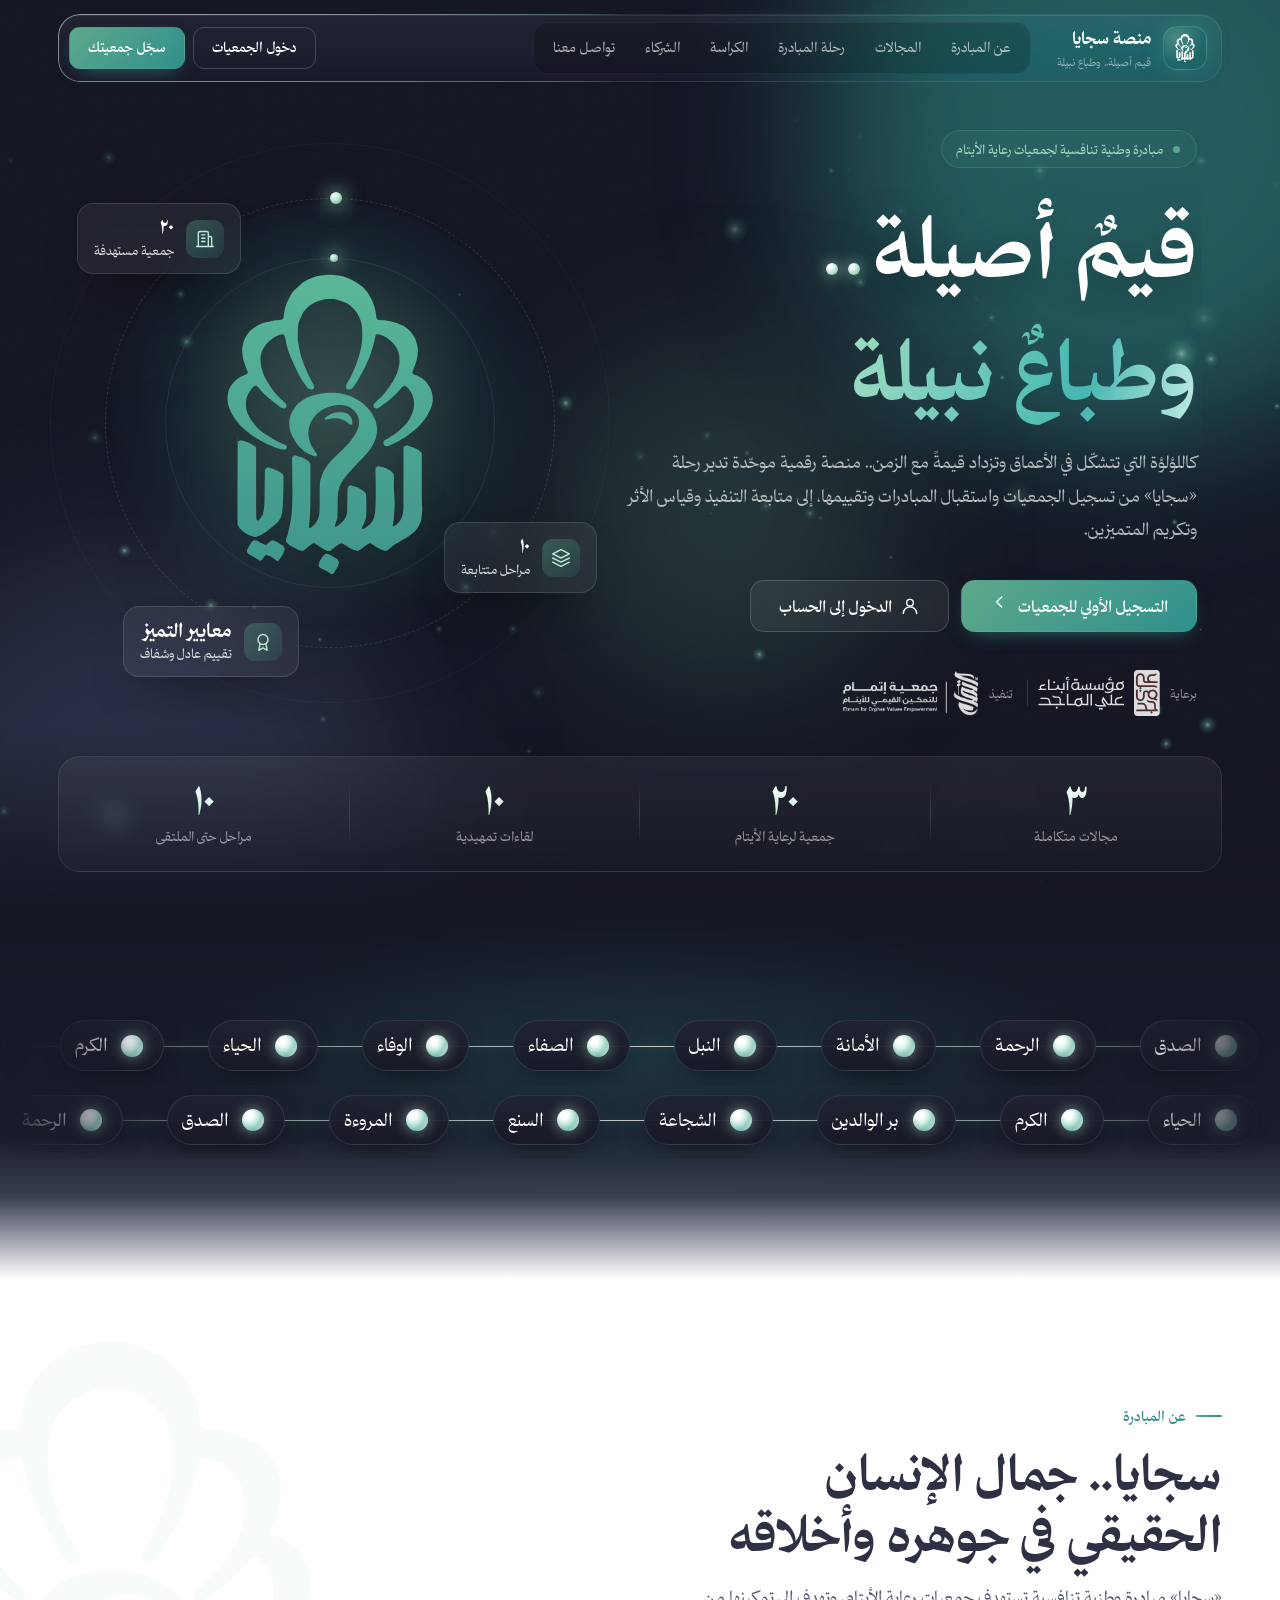
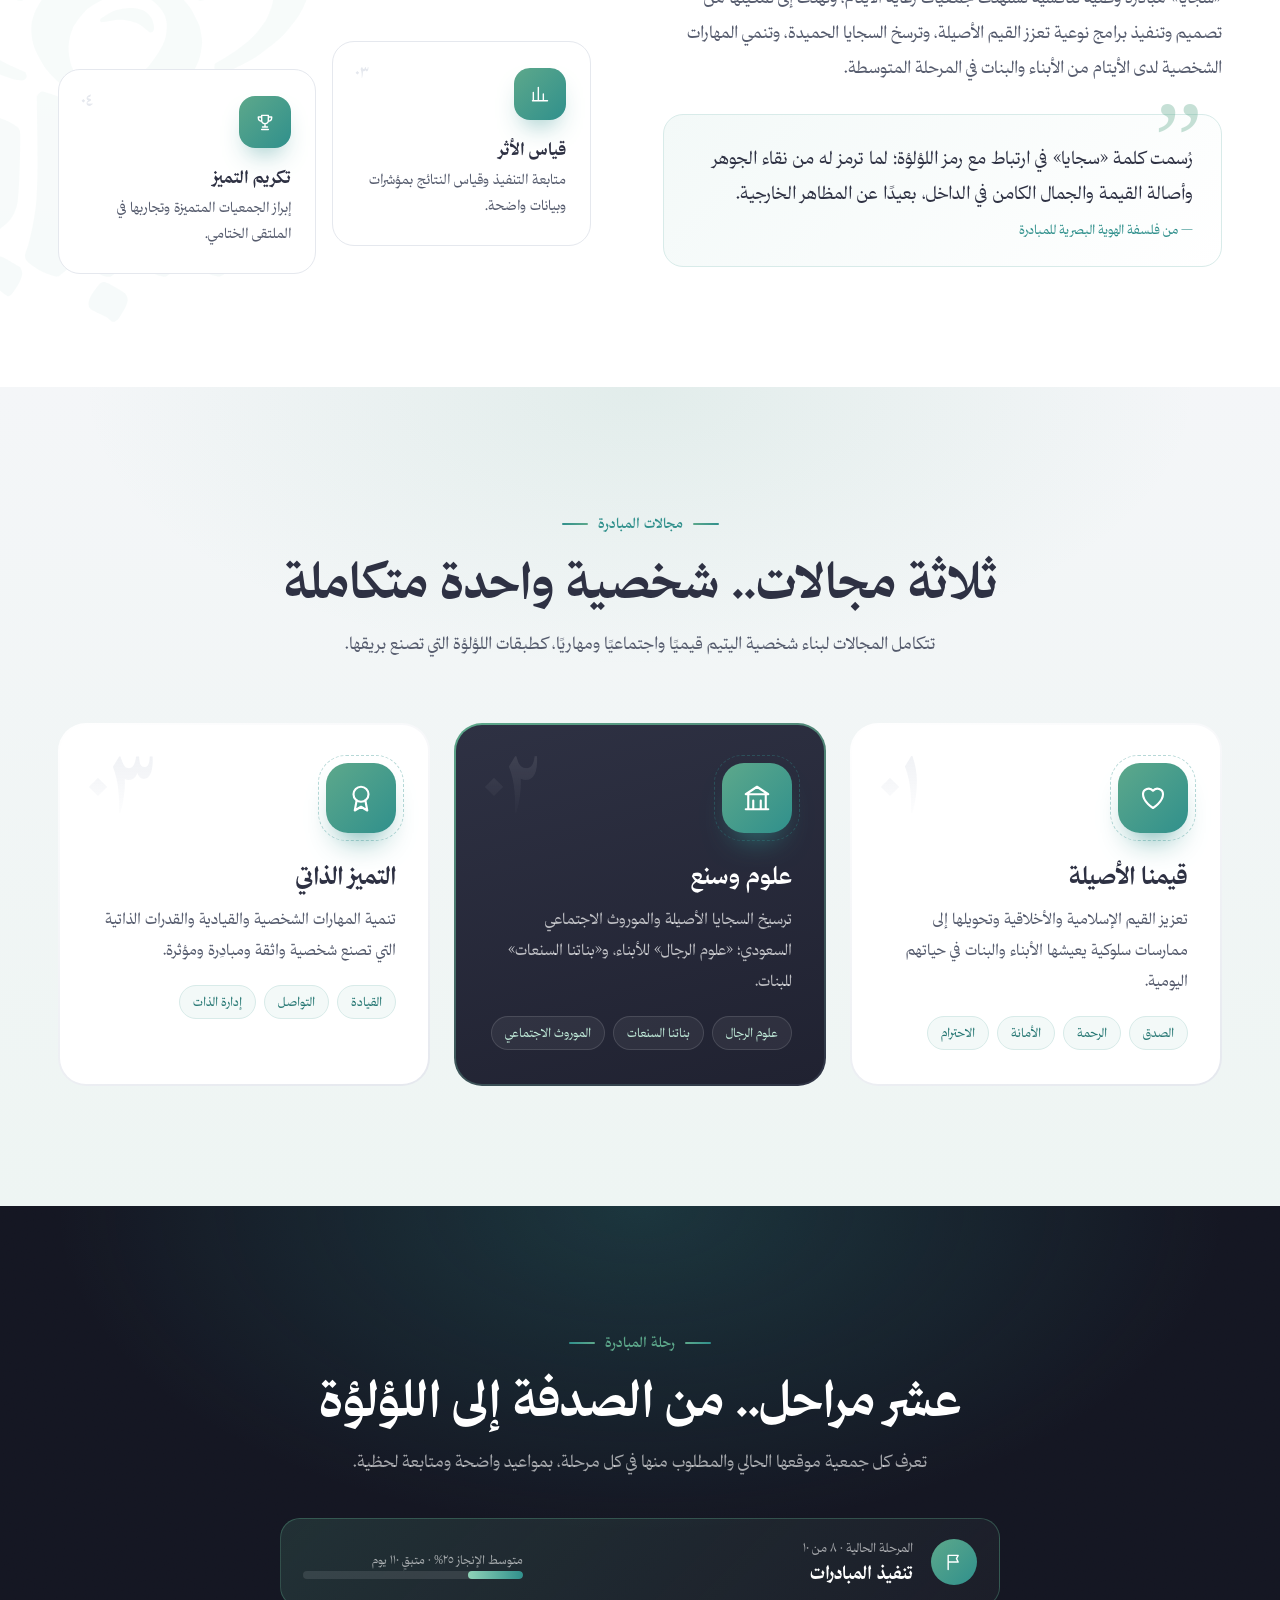
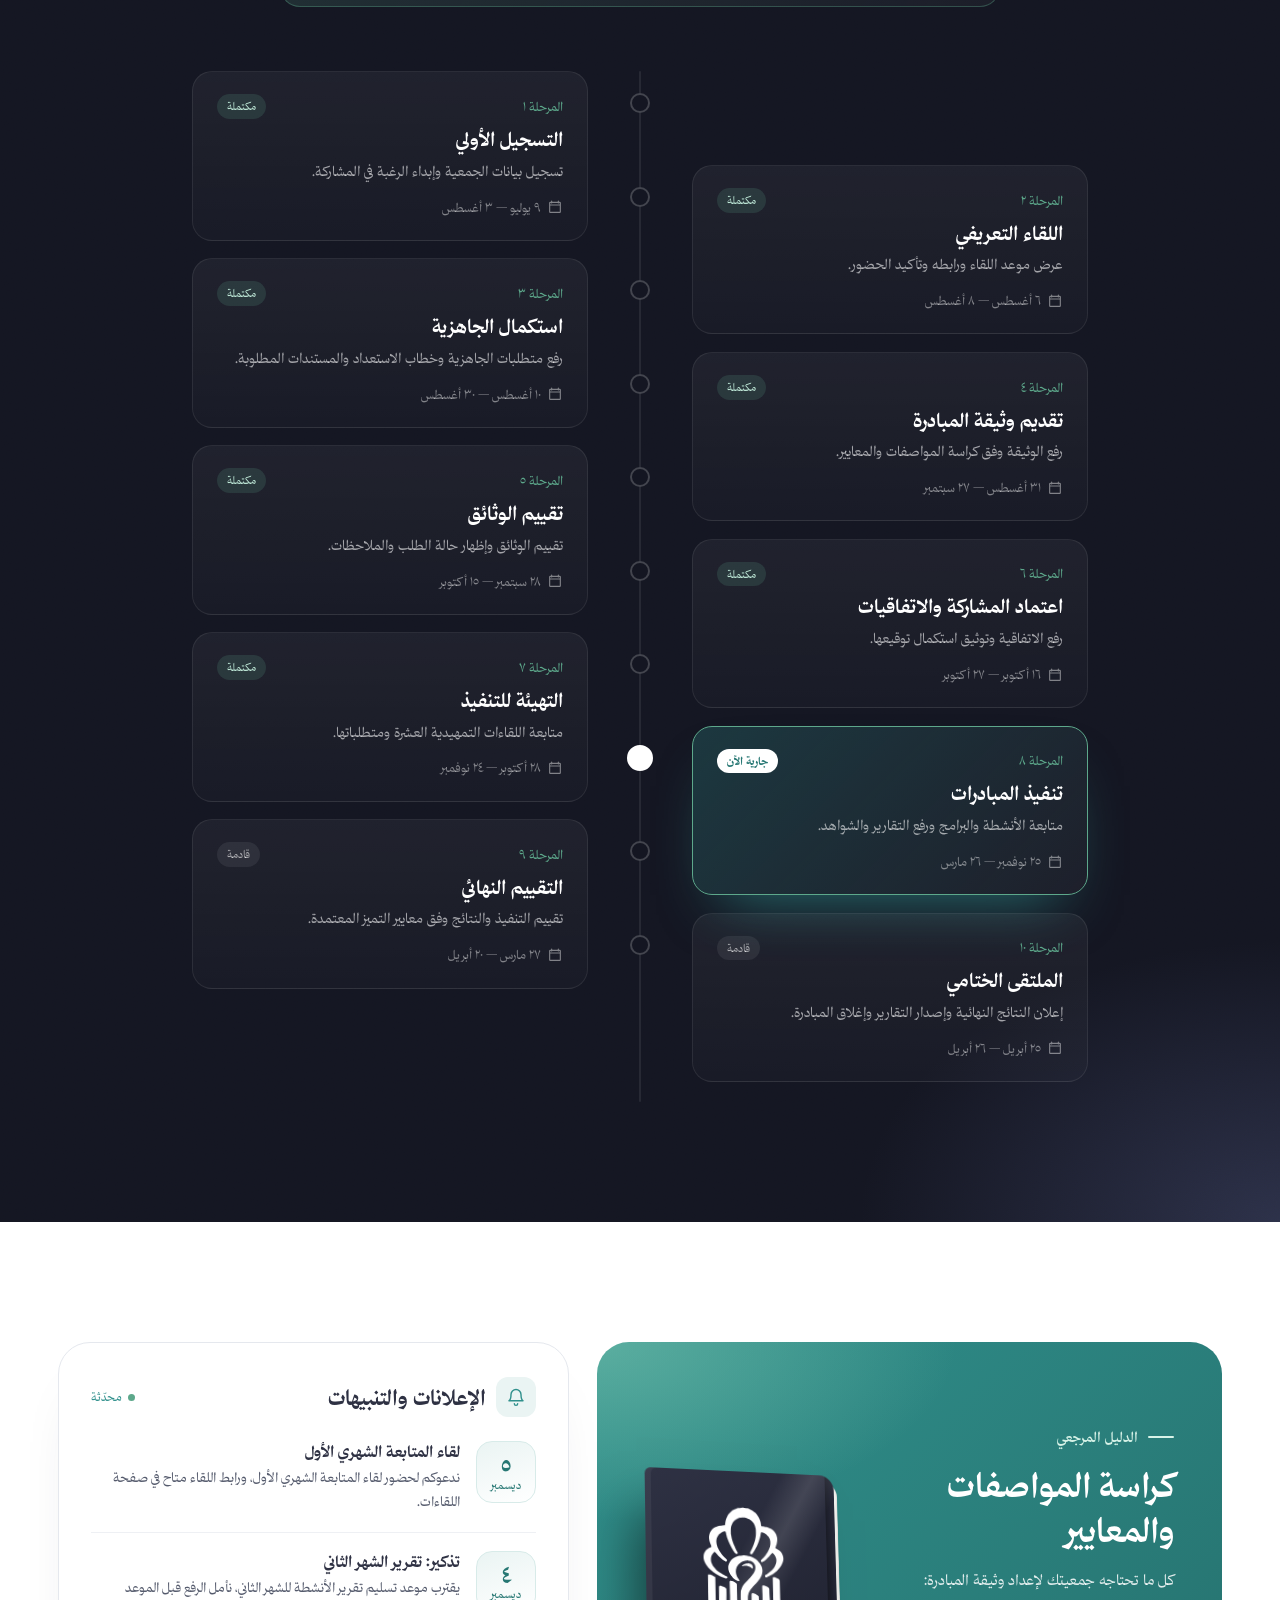
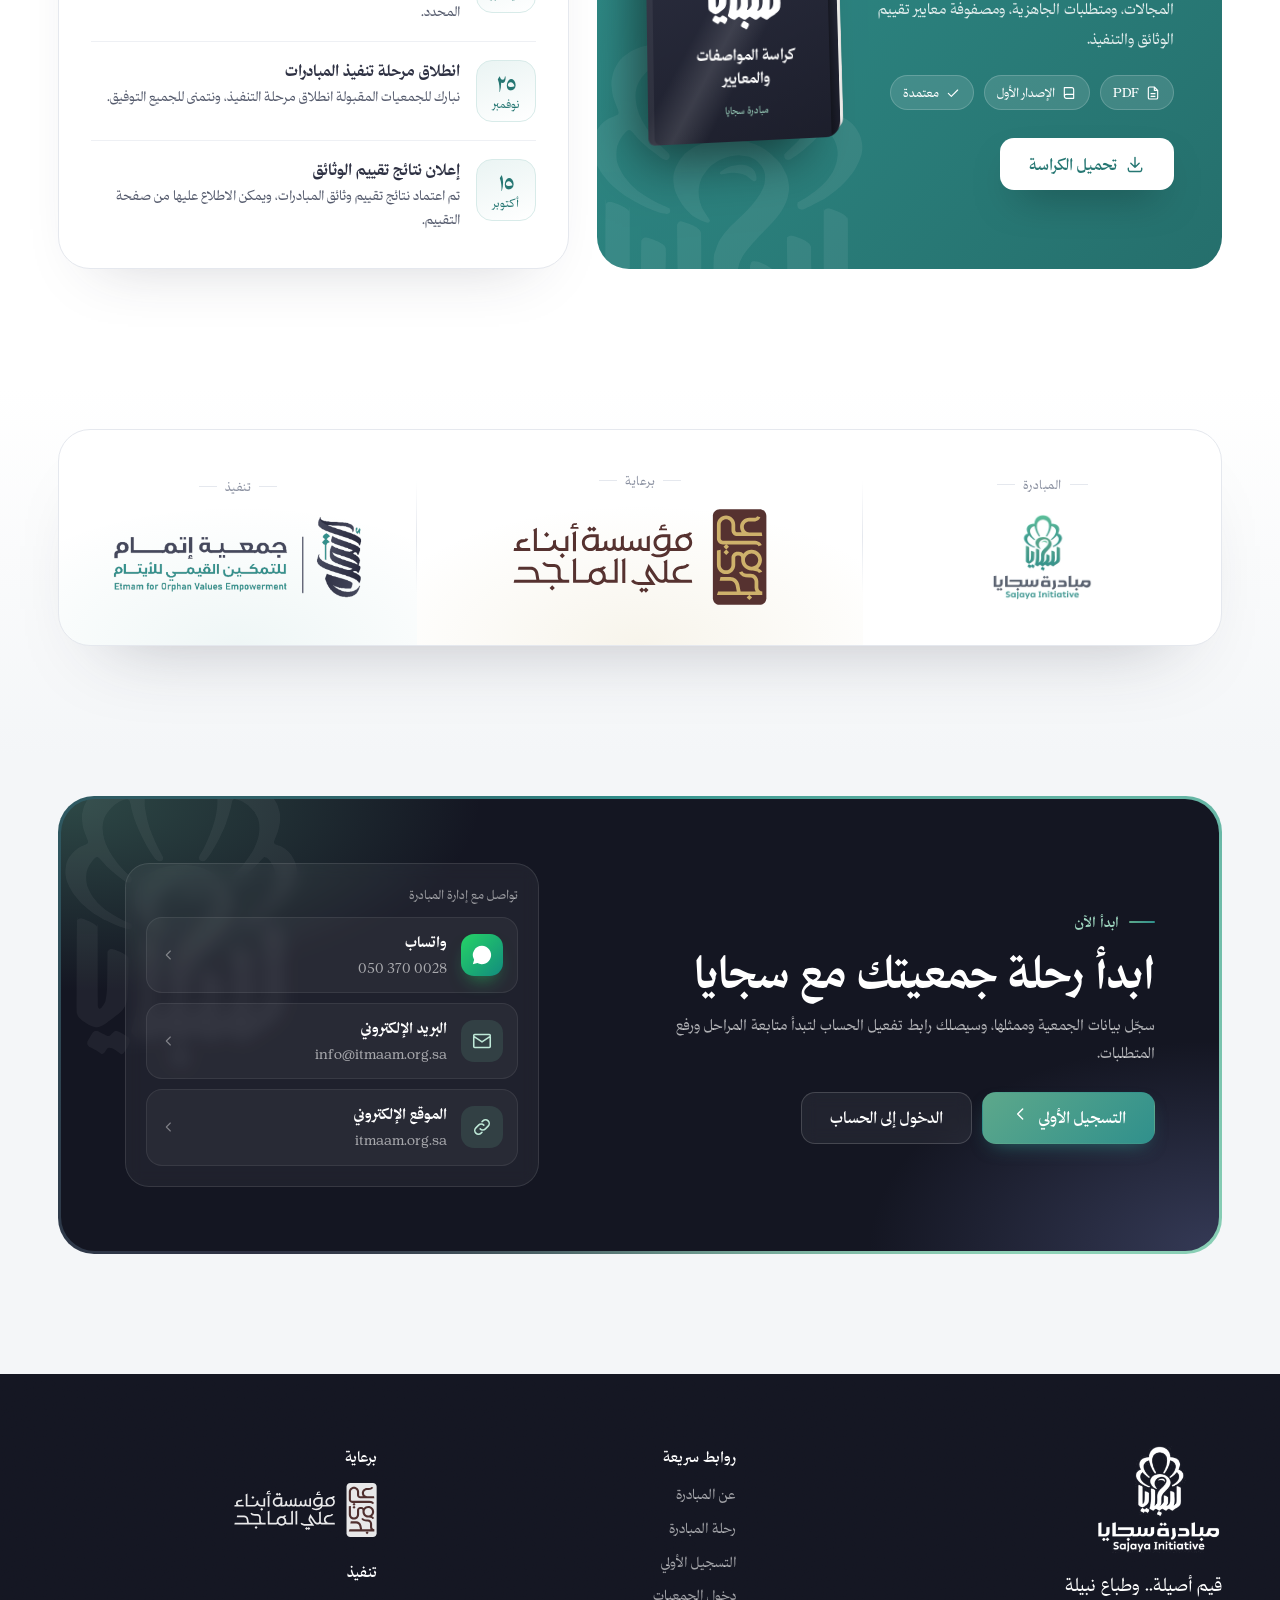
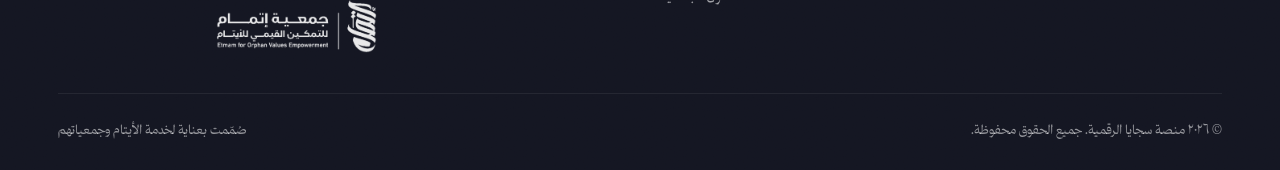
==== commit 17927421: "إصلاح قصّ نقاط عنوان الواجهة وتحسين شكله - إظهار النقاط والتنوين أسفل الحروف وأعلاها بدل قصّها - إلغ" ====
--- a/index.html
+++ b/index.html
@@ -8,8 +8,8 @@
 <meta name="theme-color" content="#141622">
 <link rel="icon" href="assets/img/icon.svg">
 <link rel="preload" href="assets/fonts/thmanyahseriftext-Regular.otf" as="font" type="font/otf" crossorigin><link rel="preload" href="assets/fonts/thmanyahseriftext-Bold.otf" as="font" type="font/otf" crossorigin>
-<link rel="stylesheet" href="assets/css/base.css?v=20261121122343">
-<link rel="stylesheet" href="assets/css/landing.css?v=20261121122343">
+<link rel="stylesheet" href="assets/css/base.css?v=20261121122949">
+<link rel="stylesheet" href="assets/css/landing.css?v=20261121122949">
 </head>
 <body>
 <div id="intro" aria-hidden="true"><img src="assets/img/icon-white.svg" alt=""></div>
@@ -42,7 +42,7 @@
   <div class="wrap main">
     <div>
       <span class="eyebrow fade-up"><i></i> مبادرة وطنية تنافسية لجمعيات رعاية الأيتام</span>
-      <h1><span class="ln"><span>قيمٌ أصيلة..</span></span><span class="ln"><span class="shimmer">وطباعٌ نبيلة</span></span></h1>
+      <h1 aria-label="قيمٌ أصيلة.. وطباعٌ نبيلة"><span class="ln" aria-hidden="true"><span>قيمٌ أصيلة<span class="pdots"><i></i><i></i></span></span></span><span class="ln" aria-hidden="true"><span class="shimmer">وطباعٌ نبيلة</span></span></h1>
       <p class="lead fade-up d1">كاللؤلؤة التي تتشكّل في الأعماق وتزداد قيمةً مع الزمن.. منصة رقمية موحّدة تدير رحلة «سجايا» من تسجيل الجمعيات واستقبال المبادرات وتقييمها، إلى متابعة التنفيذ وقياس الأثر وتكريم المتميزين.</p>
       <div class="actions fade-up d2">
         <a class="btn primary lg shine" href="app.html#/register">التسجيل الأولي للجمعيات <span class="arr"><i data-ic="chev"></i></span></a>
@@ -169,8 +169,8 @@
 </footer>
 <button class="totop" id="totop" aria-label="العودة للأعلى"><i data-ic="chev"></i></button>
 
-<script src="assets/js/icons.js?v=20261121122343"></script>
-<script src="assets/js/store.js?v=20261121122343"></script>
-<script src="assets/js/landing.js?v=20261121122343"></script>
+<script src="assets/js/icons.js?v=20261121122949"></script>
+<script src="assets/js/store.js?v=20261121122949"></script>
+<script src="assets/js/landing.js?v=20261121122949"></script>
 </body>
 </html>
--- a/assets/css/landing.css
+++ b/assets/css/landing.css
@@ -370,3 +370,17 @@
 .necklace{background:linear-gradient(180deg,var(--deep) 0%,#1A1D2B 62%,#3a3f52 78%,#fff 100%);padding-bottom:120px}
 .necklace::before{inset:0 0 20% 0}
 @media (max-width:720px){.necklace{padding-bottom:90px}}
+
+/* ===== عنوان البطل: مساحة كافية للنقاط والتنوين وتنسيق أدق ===== */
+h1,h2,h3,h4,.hero h1,.sec-h h2,.about h2{letter-spacing:0}
+.hero h1{font-size:clamp(46px,6.4vw,96px);line-height:1.28;margin:26px 0 20px;font-weight:700}
+.hero h1 .ln{display:block;overflow:hidden;padding:.14em .06em .34em;margin:-.14em -.06em -.3em}
+.hero h1 .ln>span{display:inline-block;padding-bottom:.04em}
+.hero h1 .ln:first-child>span{color:#fff;text-shadow:0 10px 40px rgba(0,0,0,.35)}
+.hero h1 .shimmer{padding:.1em .04em .3em;margin:-.1em -.04em -.3em;background:linear-gradient(100deg,#9fdcc4 0%,#46b8b0 28%,#effff8 46%,#46b8b0 60%,#9fdcc4 100%);background-size:250% 100%;-webkit-background-clip:text;background-clip:text;filter:drop-shadow(0 12px 30px rgba(48,144,140,.35))}
+.pdots{display:inline-flex;gap:.12em;margin-inline-start:.16em;vertical-align:.02em}
+.pdots i{width:.15em;height:.15em;border-radius:50%;background:radial-gradient(circle at 32% 28%,#fff 0 14%,#e6f7f0 30%,#9fd6c0 70%,#5DA88B);box-shadow:0 0 .18em rgba(191,233,216,.8);animation:pdot 3.6s ease-in-out infinite}
+.pdots i+i{animation-delay:.25s}
+@keyframes pdot{0%,100%{transform:translateY(0)}50%{transform:translateY(-.05em)}}
+.hero p.lead{margin-top:6px}
+@media (max-width:1060px){.hero h1{font-size:clamp(44px,11vw,72px)}}
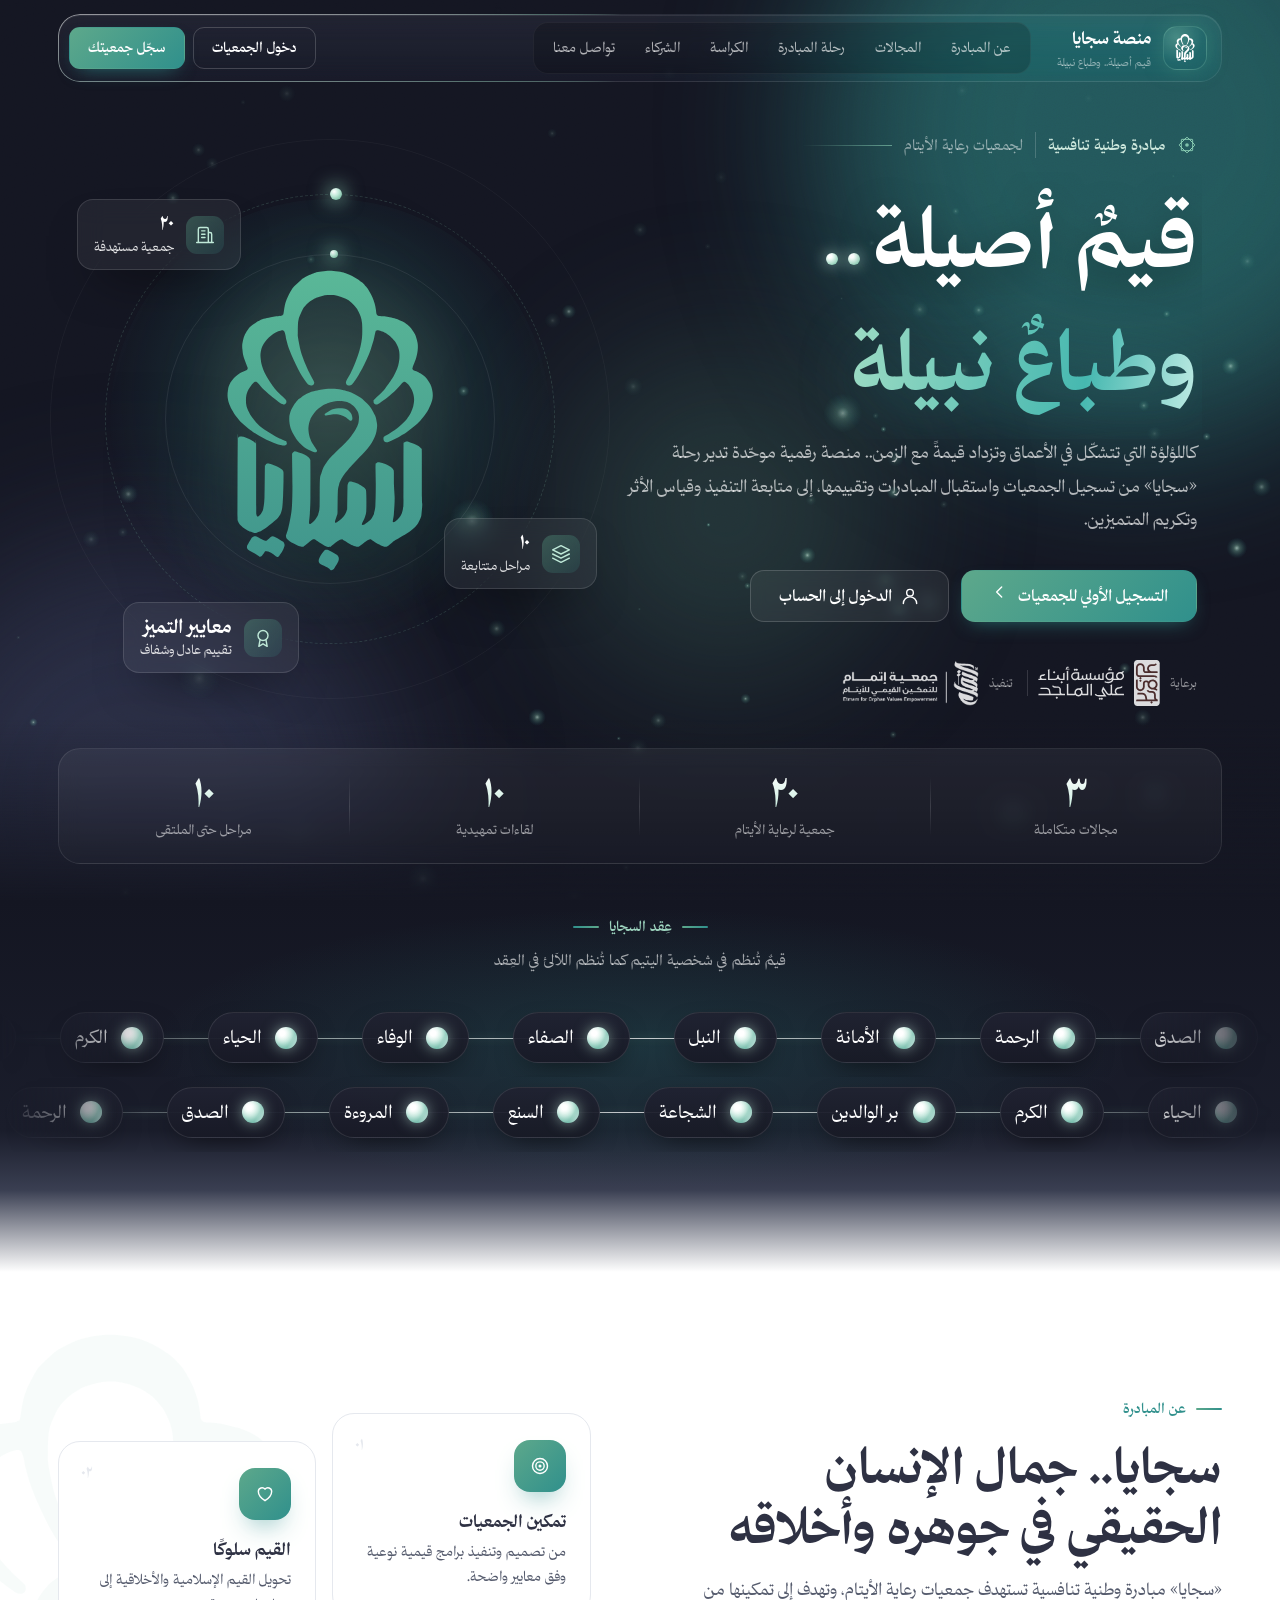
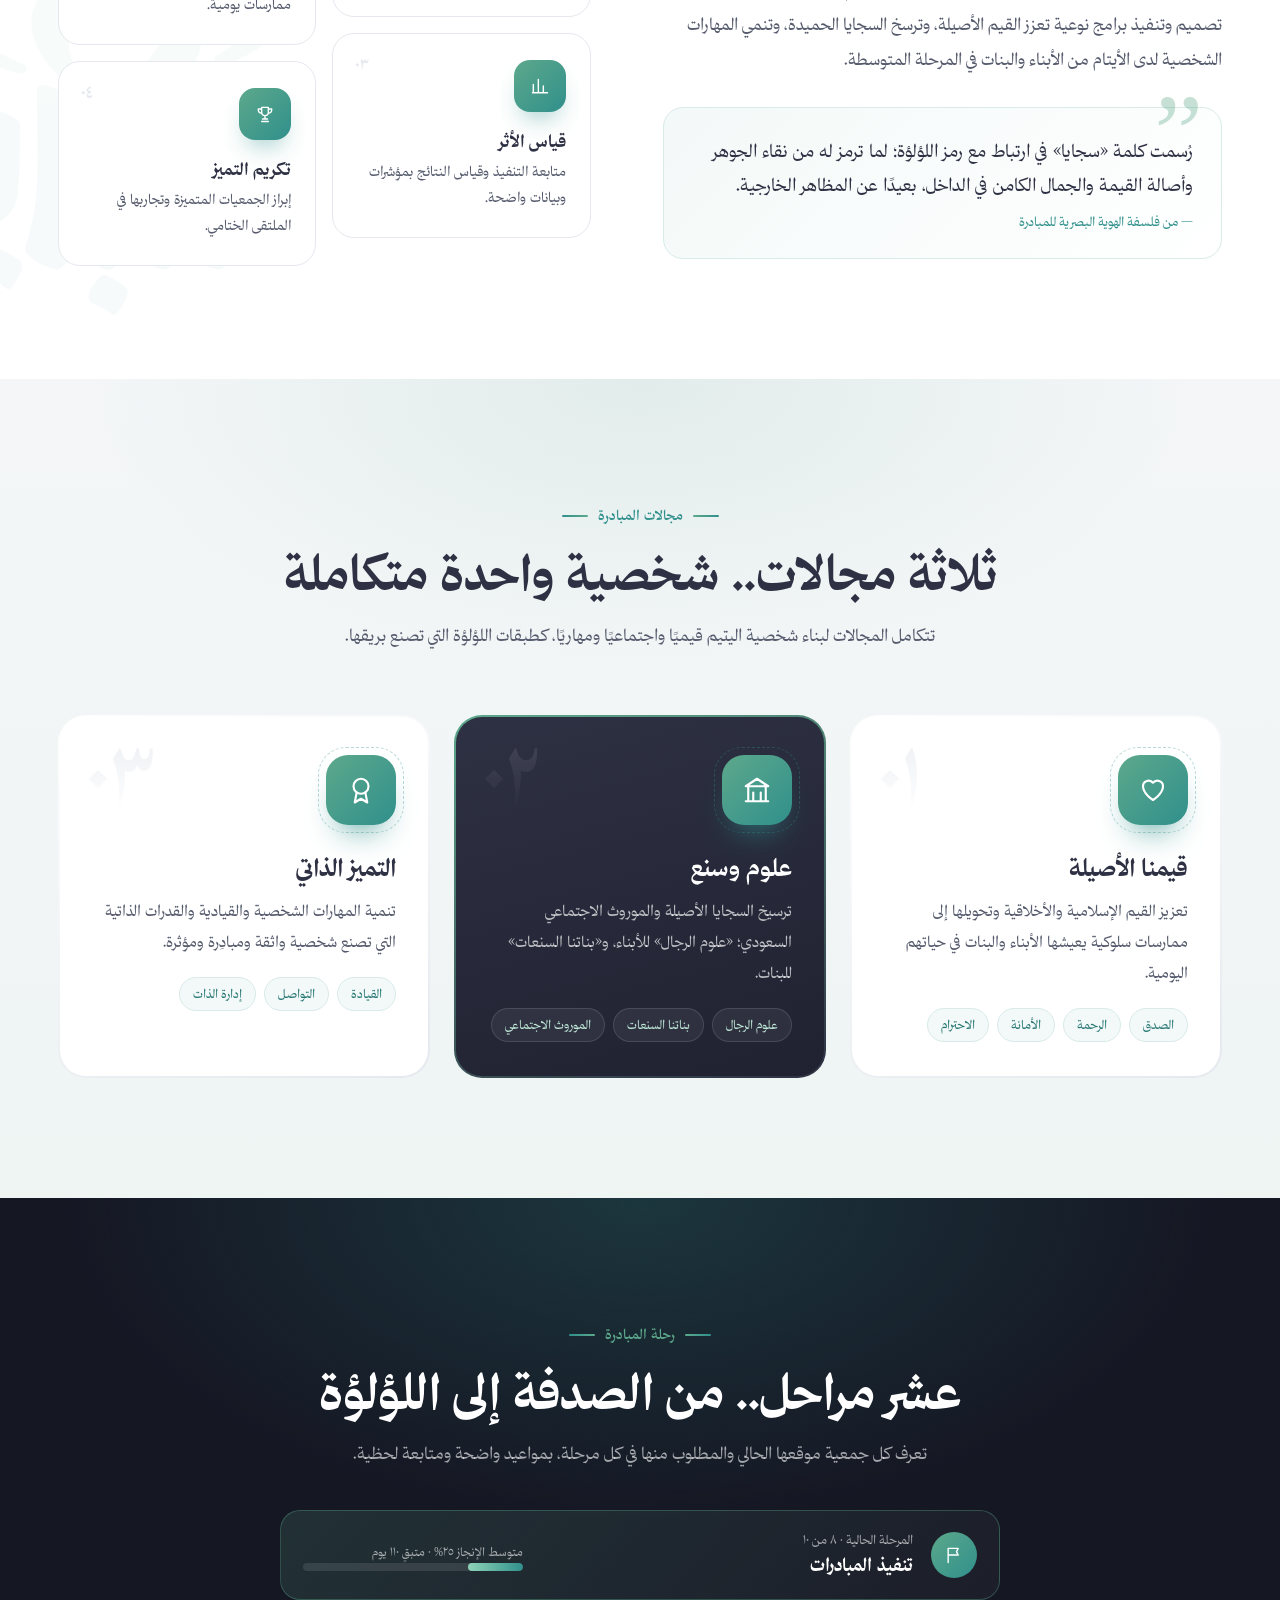
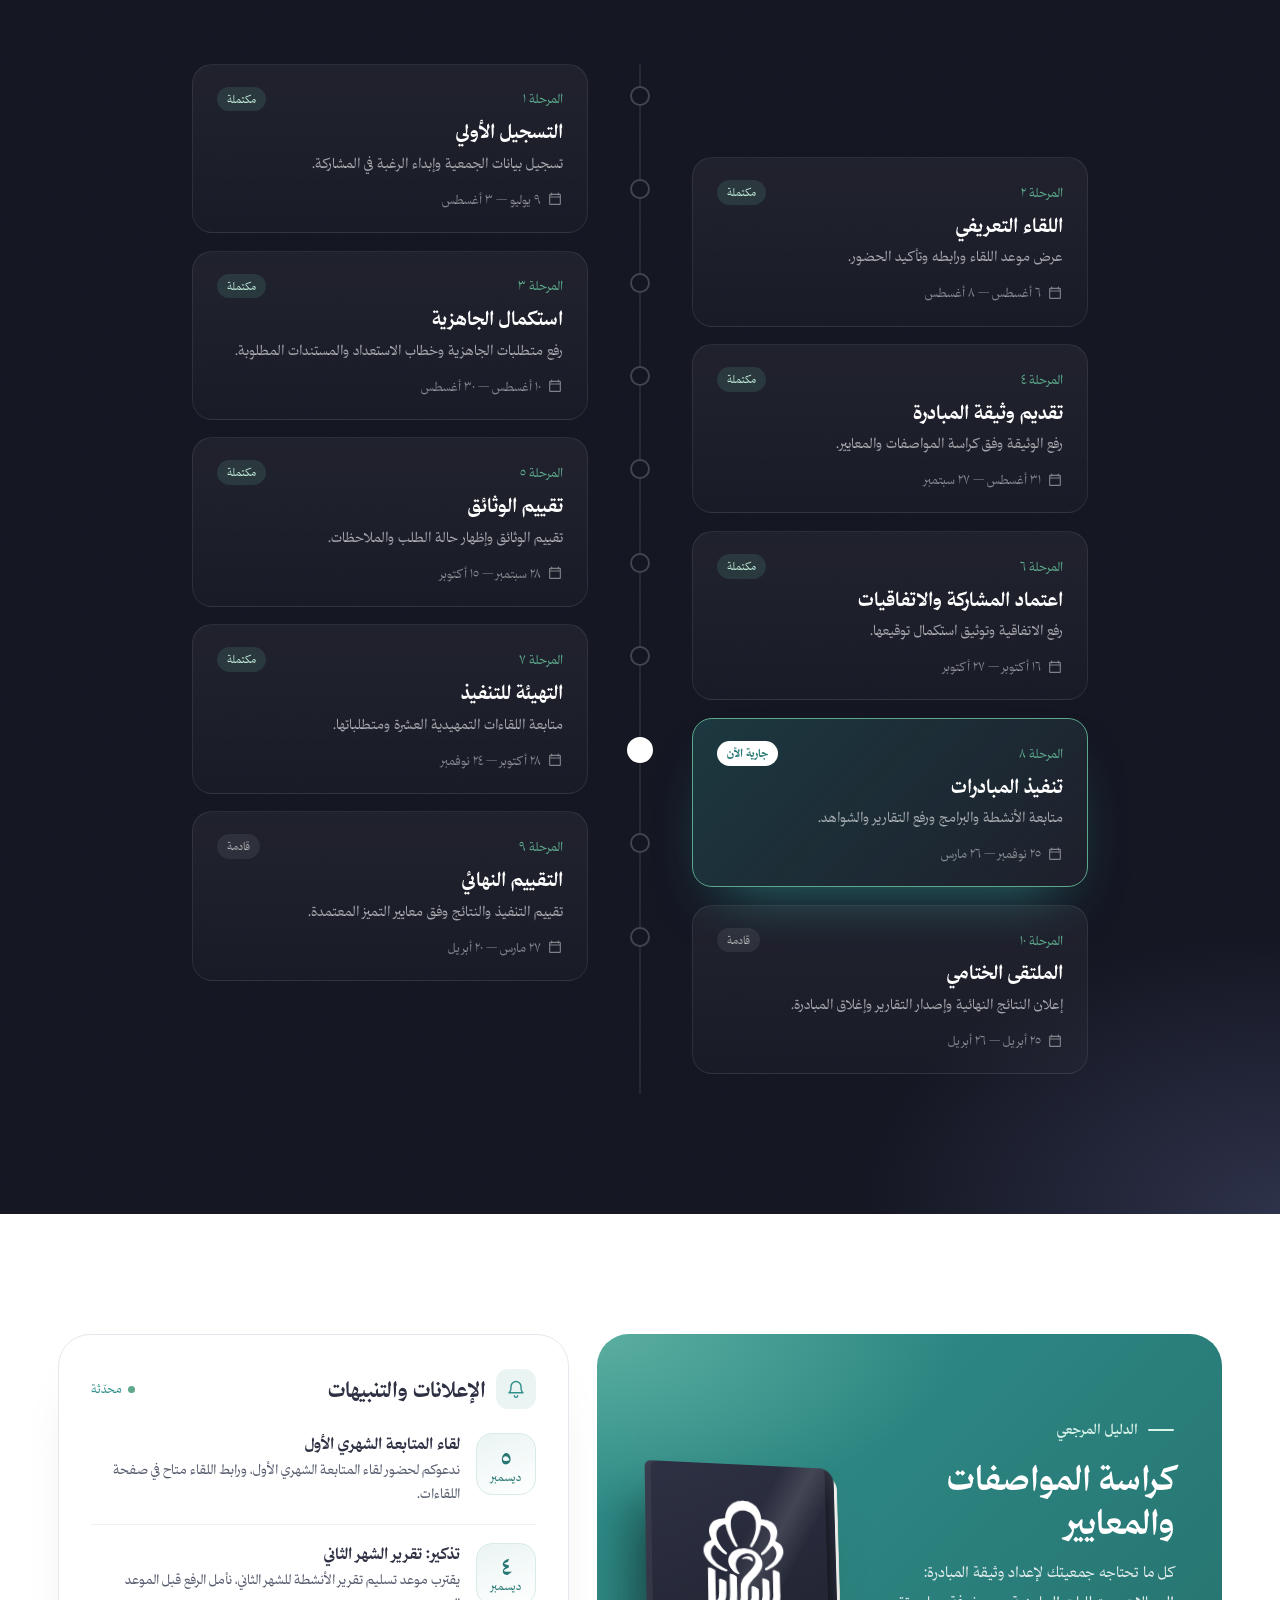
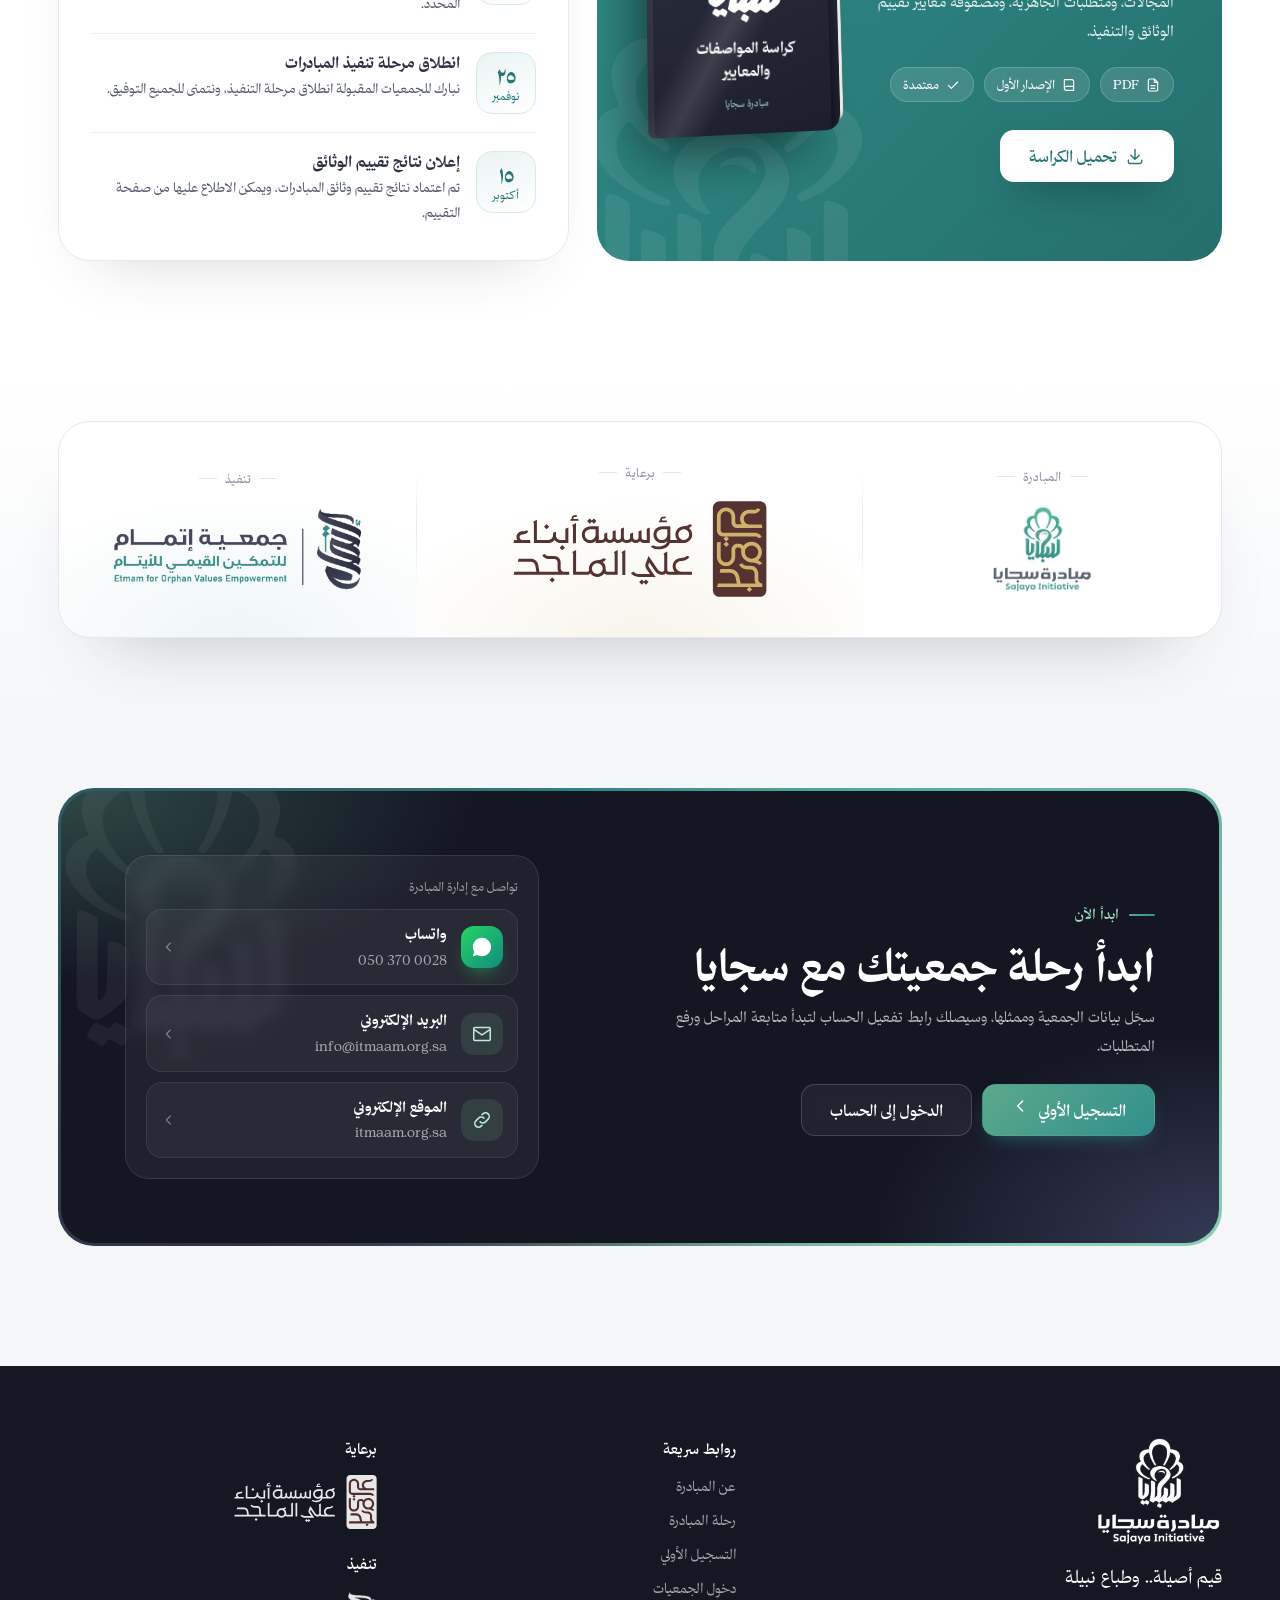
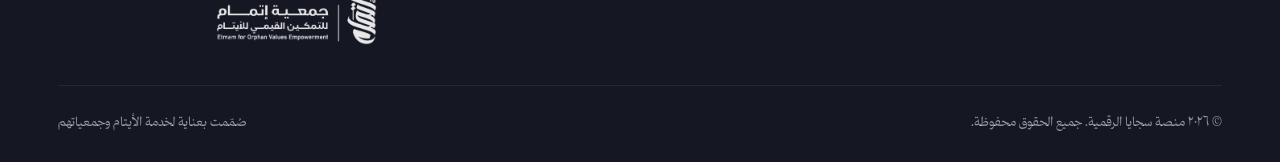
==== commit 9ec9e164: "سطر تعريفي تحريري بزخرفة الخاتم بدل الشارة فوق العنوان Co-Authored-By: Claude Opus 5.5 <noreply@anth" ====
--- a/index.html
+++ b/index.html
@@ -8,8 +8,8 @@
 <meta name="theme-color" content="#141622">
 <link rel="icon" href="assets/img/icon.svg">
 <link rel="preload" href="assets/fonts/thmanyahseriftext-Regular.otf" as="font" type="font/otf" crossorigin><link rel="preload" href="assets/fonts/thmanyahseriftext-Bold.otf" as="font" type="font/otf" crossorigin>
-<link rel="stylesheet" href="assets/css/base.css?v=20261121122949">
-<link rel="stylesheet" href="assets/css/landing.css?v=20261121122949">
+<link rel="stylesheet" href="assets/css/base.css?v=20261121124000">
+<link rel="stylesheet" href="assets/css/landing.css?v=20261121124000">
 </head>
 <body>
 <div id="intro" aria-hidden="true"><img src="assets/img/icon-white.svg" alt=""></div>
@@ -41,7 +41,7 @@
   <div class="grain"></div>
   <div class="wrap main">
     <div>
-      <span class="eyebrow fade-up"><i></i> مبادرة وطنية تنافسية لجمعيات رعاية الأيتام</span>
+      <p class="overline fade-up"><svg class="khatam" viewBox="0 0 24 24" aria-hidden="true"><rect x="5.2" y="5.2" width="13.6" height="13.6" rx=".6"/><rect x="5.2" y="5.2" width="13.6" height="13.6" rx=".6" transform="rotate(45 12 12)"/><circle cx="12" cy="12" r="2.2"/></svg><span>مبادرة وطنية تنافسية</span><em>لجمعيات رعاية الأيتام</em><span class="rule" aria-hidden="true"></span></p>
       <h1 aria-label="قيمٌ أصيلة.. وطباعٌ نبيلة"><span class="ln" aria-hidden="true"><span>قيمٌ أصيلة<span class="pdots"><i></i><i></i></span></span></span><span class="ln" aria-hidden="true"><span class="shimmer">وطباعٌ نبيلة</span></span></h1>
       <p class="lead fade-up d1">كاللؤلؤة التي تتشكّل في الأعماق وتزداد قيمةً مع الزمن.. منصة رقمية موحّدة تدير رحلة «سجايا» من تسجيل الجمعيات واستقبال المبادرات وتقييمها، إلى متابعة التنفيذ وقياس الأثر وتكريم المتميزين.</p>
       <div class="actions fade-up d2">
@@ -169,8 +169,8 @@
 </footer>
 <button class="totop" id="totop" aria-label="العودة للأعلى"><i data-ic="chev"></i></button>
 
-<script src="assets/js/icons.js?v=20261121122949"></script>
-<script src="assets/js/store.js?v=20261121122949"></script>
-<script src="assets/js/landing.js?v=20261121122949"></script>
+<script src="assets/js/icons.js?v=20261121124000"></script>
+<script src="assets/js/store.js?v=20261121124000"></script>
+<script src="assets/js/landing.js?v=20261121124000"></script>
 </body>
 </html>
--- a/assets/css/landing.css
+++ b/assets/css/landing.css
@@ -384,3 +384,14 @@
 @keyframes pdot{0%,100%{transform:translateY(0)}50%{transform:translateY(-.05em)}}
 .hero p.lead{margin-top:6px}
 @media (max-width:1060px){.hero h1{font-size:clamp(44px,11vw,72px)}}
+
+/* ===== سطر تعريفي تحريري فوق العنوان (بدل الشارة) ===== */
+.overline{display:flex;align-items:center;gap:12px;margin:0;font-family:var(--f-head);font-size:15px;color:#cfe9de;white-space:nowrap}
+.overline .khatam{width:20px;height:20px;flex:none;fill:none;stroke:#8fd3b8;stroke-width:1.1;stroke-linejoin:round}
+.overline .khatam circle{fill:#8fd3b8;stroke:none;opacity:.85}
+.overline span{font-weight:500;letter-spacing:0}
+.overline em{font-style:normal;color:rgba(255,255,255,.5);font-weight:400;padding-inline-start:12px;border-inline-start:1px solid rgba(255,255,255,.18)}
+.overline .rule{flex:0 1 90px;min-width:30px;height:1px;background:linear-gradient(to left,rgba(143,211,184,.6),transparent)}
+html[dir=rtl] .overline .rule{background:linear-gradient(to left,rgba(143,211,184,.6),transparent)}
+@media (max-width:1060px){.overline{justify-content:center}.overline .rule{display:none}}
+@media (max-width:420px){.overline{flex-wrap:wrap;row-gap:4px;white-space:normal;font-size:14px}.overline em{border:0;padding:0;flex-basis:100%;text-align:center}}
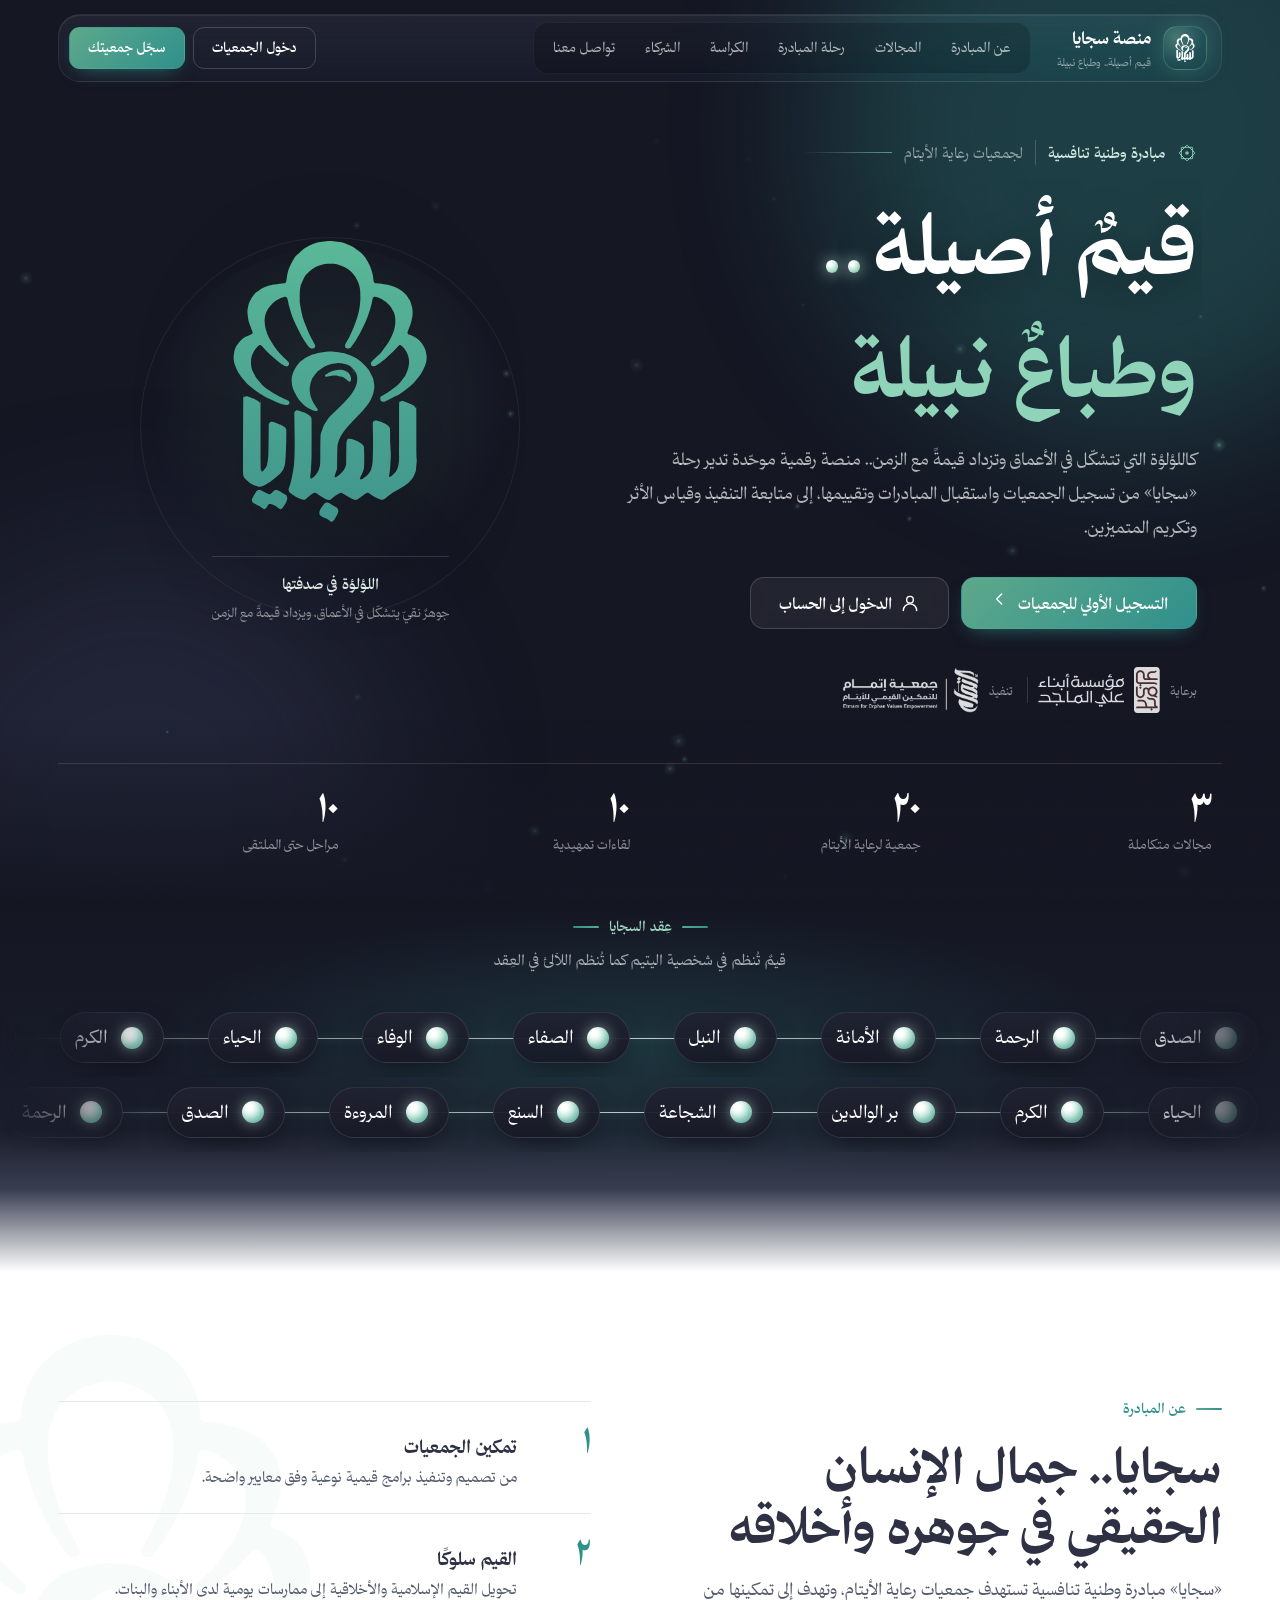
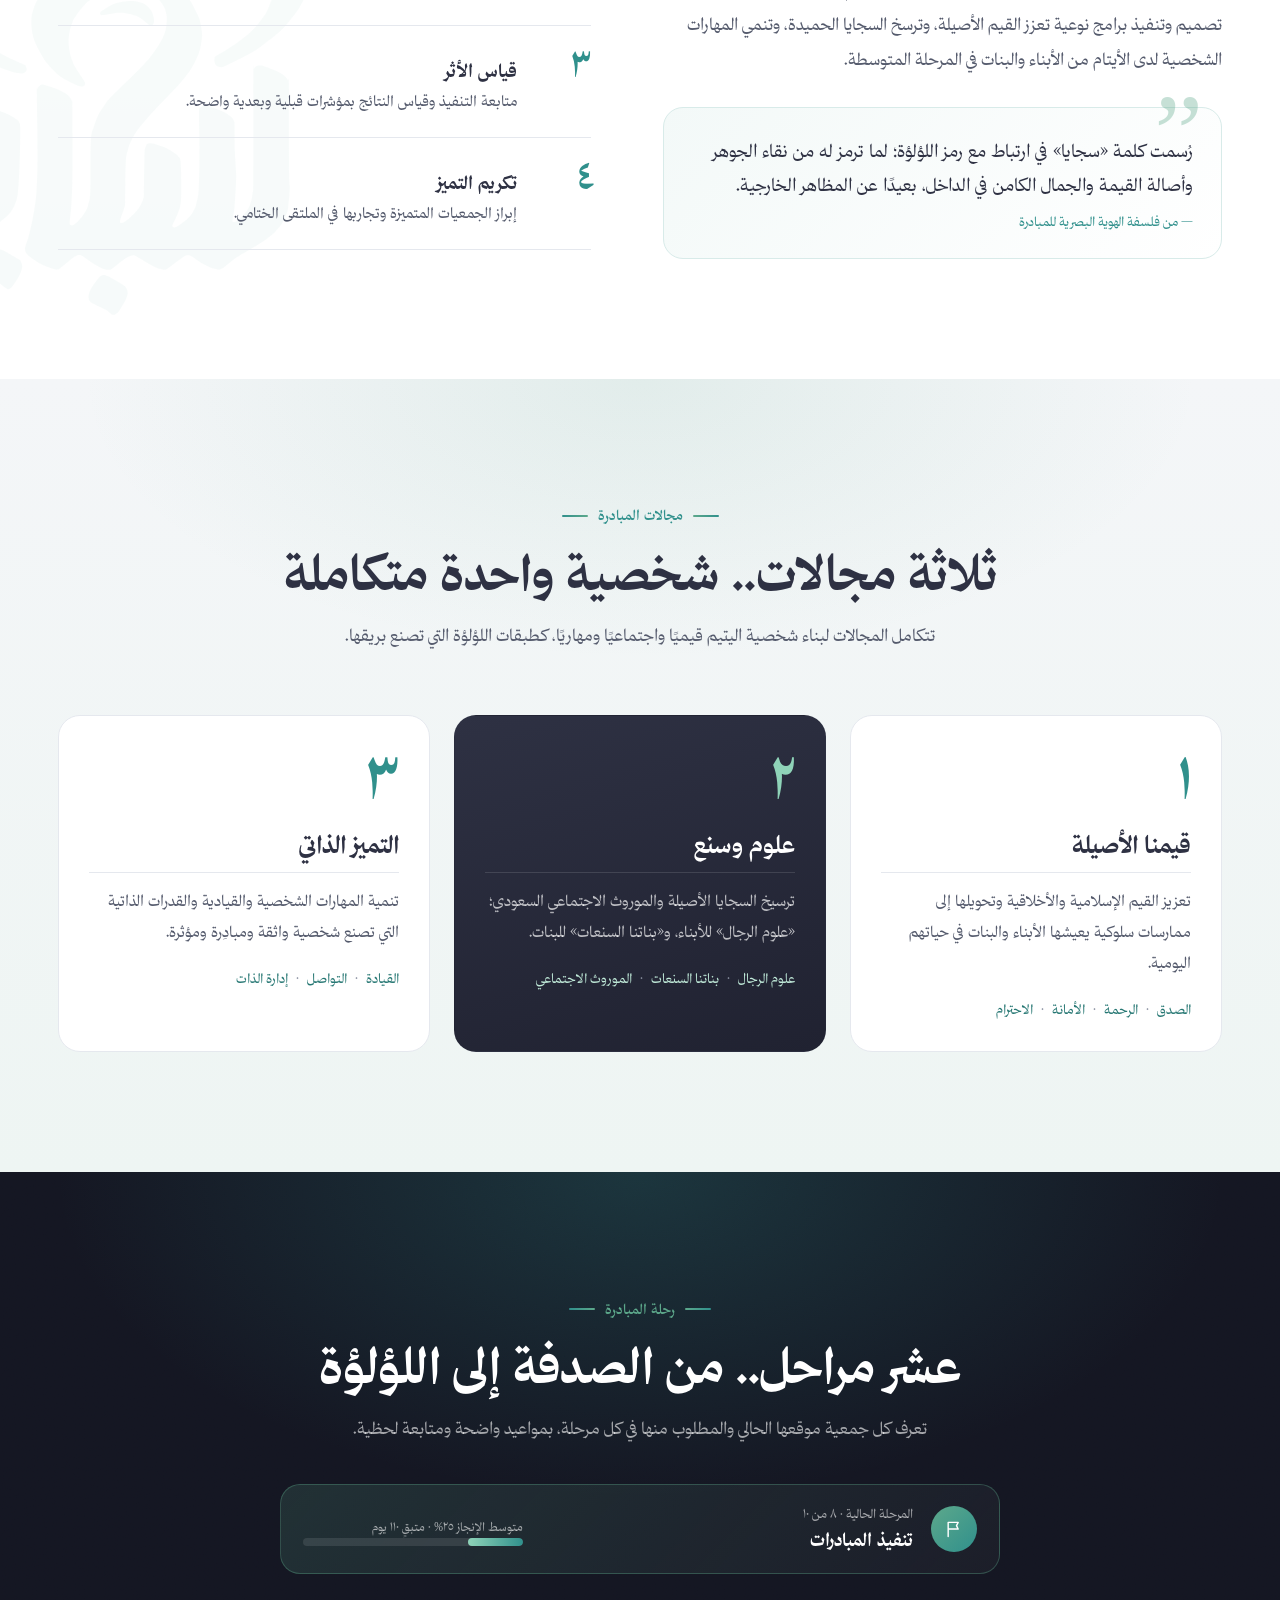
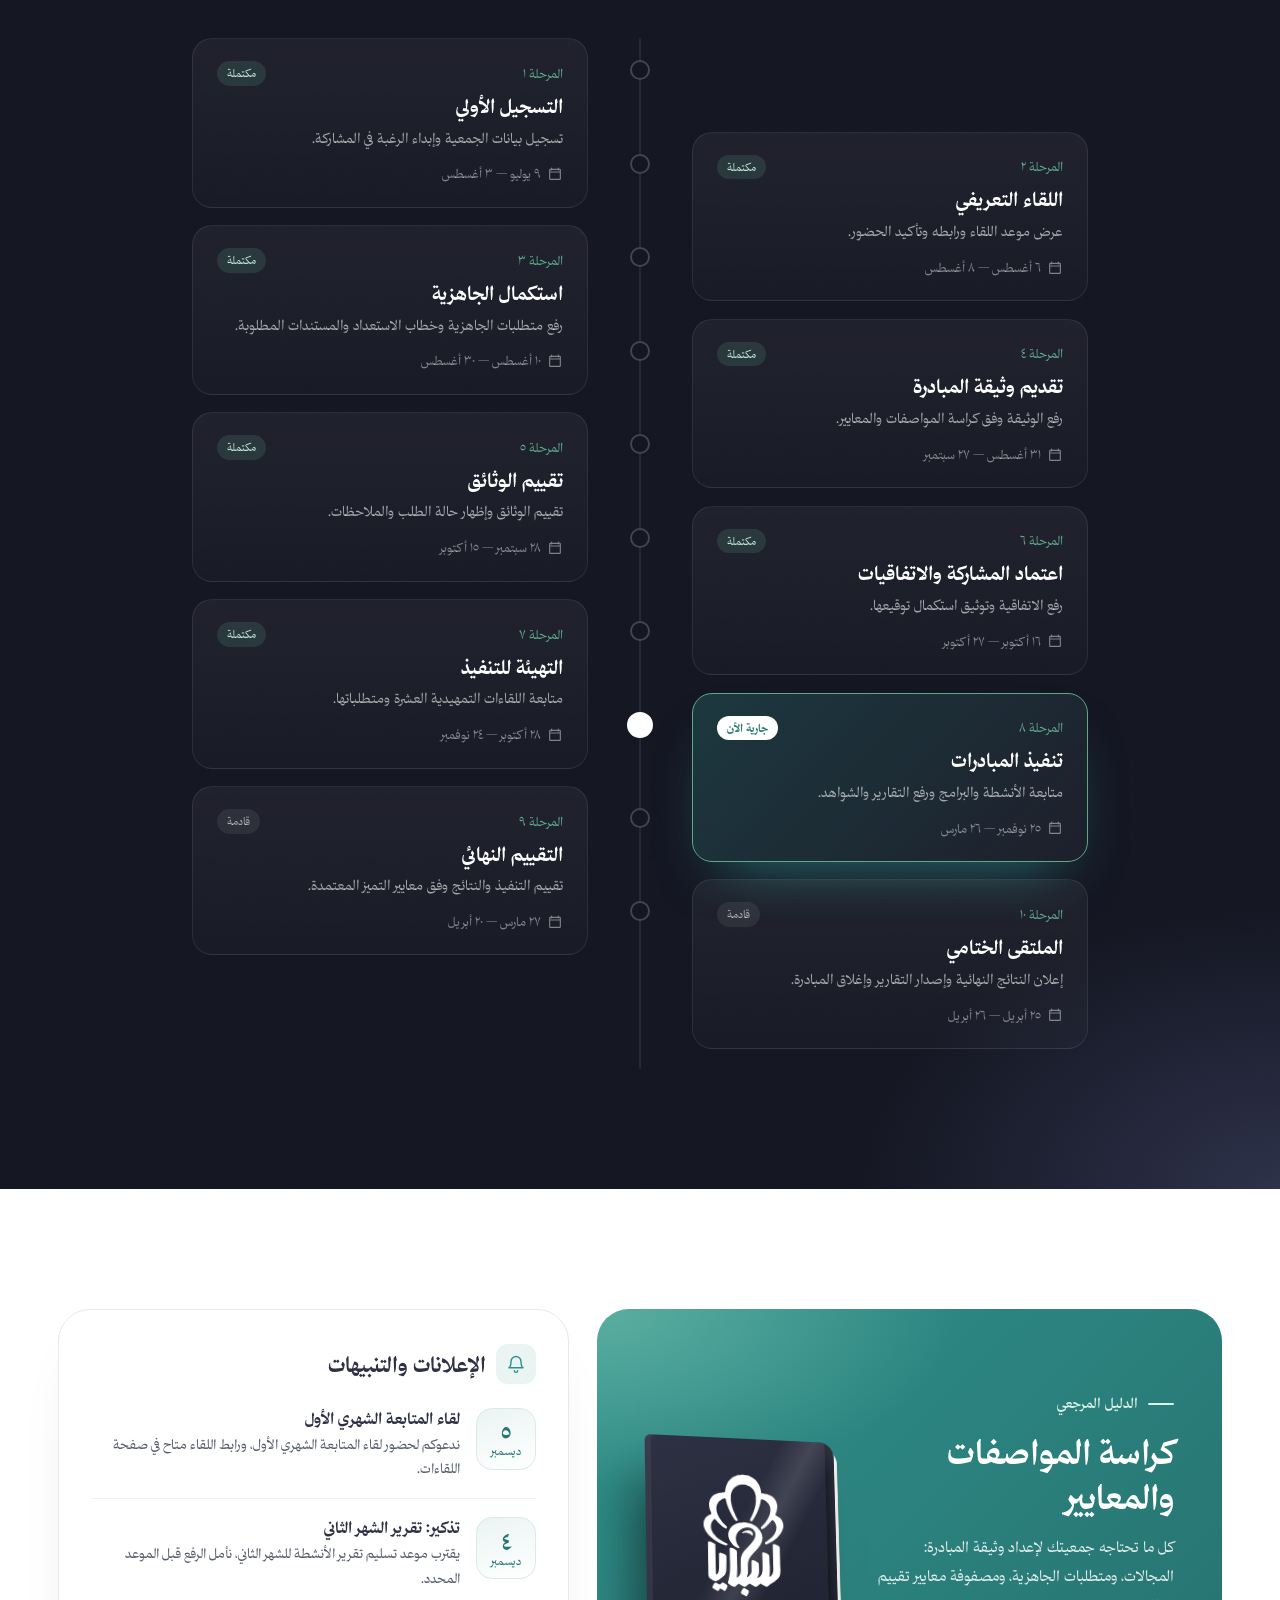
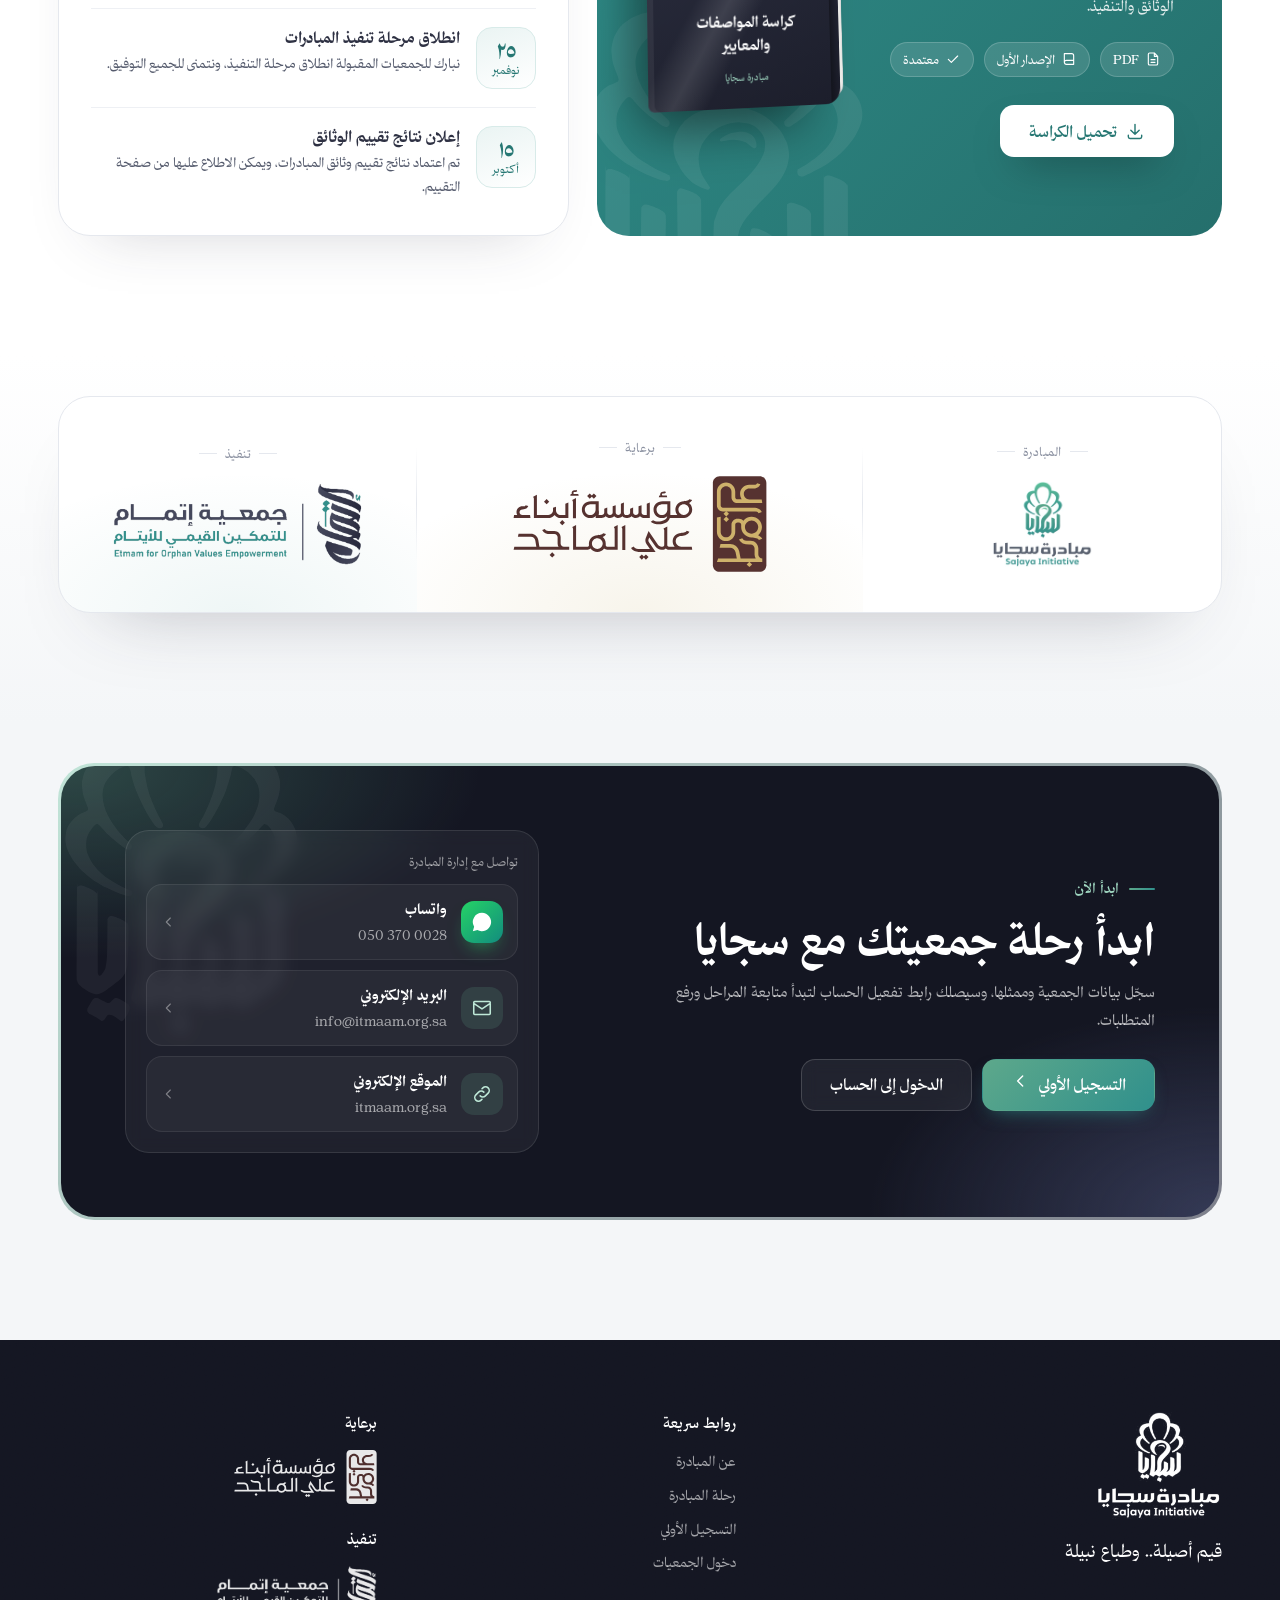
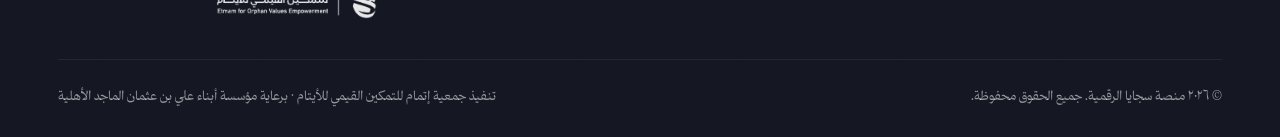
==== commit 94e942ad: "مراجعة الطابع القوالبي في الواجهة: أقل مؤثرات وأكثر طباعة وهوية - إزالة البطاقات العائمة والمدارات ح" ====
--- a/index.html
+++ b/index.html
@@ -8,11 +8,10 @@
 <meta name="theme-color" content="#141622">
 <link rel="icon" href="assets/img/icon.svg">
 <link rel="preload" href="assets/fonts/thmanyahseriftext-Regular.otf" as="font" type="font/otf" crossorigin><link rel="preload" href="assets/fonts/thmanyahseriftext-Bold.otf" as="font" type="font/otf" crossorigin>
-<link rel="stylesheet" href="assets/css/base.css?v=20261121124000">
-<link rel="stylesheet" href="assets/css/landing.css?v=20261121124000">
+<link rel="stylesheet" href="assets/css/base.css?v=20261121124238">
+<link rel="stylesheet" href="assets/css/landing.css?v=20261121124238">
 </head>
 <body>
-<div id="intro" aria-hidden="true"><img src="assets/img/icon-white.svg" alt=""></div>
 <header class="nav" id="nav">
   <div class="bar"><div class="in">
     <a class="brand" href="#top" aria-label="منصة سجايا — الرئيسية"><span class="bmark"><img src="assets/img/icon-white.svg" alt=""></span><span>منصة سجايا<small>قيم أصيلة.. وطباع نبيلة</small></span></a>
@@ -22,7 +21,7 @@
     </nav>
     <div class="cta">
       <a class="btn line" href="app.html#/login">دخول الجمعيات</a>
-      <a class="btn primary shine" href="app.html#/register">سجّل جمعيتك</a>
+      <a class="btn primary" href="app.html#/register">سجّل جمعيتك</a>
     </div>
     <button class="menu-btn" id="menuBtn" aria-label="القائمة"><i data-ic="menu"></i></button>
     <span class="nprog" aria-hidden="true"><i id="progress"></i></span>
@@ -37,26 +36,23 @@
 <main id="top">
 <section class="hero" style="padding:0">
   <canvas id="deep" aria-hidden="true"></canvas>
-  <div class="aurora a1"></div><div class="aurora a2"></div><div class="aurora a3"></div>
+  <div class="aurora a1"></div><div class="aurora a2"></div>
   <div class="grain"></div>
   <div class="wrap main">
     <div>
       <p class="overline fade-up"><svg class="khatam" viewBox="0 0 24 24" aria-hidden="true"><rect x="5.2" y="5.2" width="13.6" height="13.6" rx=".6"/><rect x="5.2" y="5.2" width="13.6" height="13.6" rx=".6" transform="rotate(45 12 12)"/><circle cx="12" cy="12" r="2.2"/></svg><span>مبادرة وطنية تنافسية</span><em>لجمعيات رعاية الأيتام</em><span class="rule" aria-hidden="true"></span></p>
-      <h1 aria-label="قيمٌ أصيلة.. وطباعٌ نبيلة"><span class="ln" aria-hidden="true"><span>قيمٌ أصيلة<span class="pdots"><i></i><i></i></span></span></span><span class="ln" aria-hidden="true"><span class="shimmer">وطباعٌ نبيلة</span></span></h1>
+      <h1 aria-label="قيمٌ أصيلة.. وطباعٌ نبيلة"><span class="ln" aria-hidden="true"><span>قيمٌ أصيلة<span class="pdots"><i></i><i></i></span></span></span><span class="ln" aria-hidden="true"><span class="accent">وطباعٌ نبيلة</span></span></h1>
       <p class="lead fade-up d1">كاللؤلؤة التي تتشكّل في الأعماق وتزداد قيمةً مع الزمن.. منصة رقمية موحّدة تدير رحلة «سجايا» من تسجيل الجمعيات واستقبال المبادرات وتقييمها، إلى متابعة التنفيذ وقياس الأثر وتكريم المتميزين.</p>
       <div class="actions fade-up d2">
-        <a class="btn primary lg shine" href="app.html#/register">التسجيل الأولي للجمعيات <span class="arr"><i data-ic="chev"></i></span></a>
+        <a class="btn primary lg" href="app.html#/register">التسجيل الأولي للجمعيات <span class="arr"><i data-ic="chev"></i></span></a>
         <a class="btn glass lg" href="app.html#/login"><i data-ic="user"></i> الدخول إلى الحساب</a>
       </div>
       <div class="trust fade-up d3"><span>برعاية</span><img src="assets/img/partners/majed-logo-white.svg" alt="مؤسسة أبناء علي بن عثمان الماجد الأهلية"><span class="sep"></span><span>تنفيذ</span><img src="assets/img/partners/itmam-white.png" alt="جمعية إتمام للتمكين القيمي للأيتام"></div>
     </div>
     <div class="stage fade-up d2" id="stage">
-      <div class="r3 ring"></div><div class="orb"></div><div class="r2 ring"></div><div class="r1 ring"></div>
-      <div class="orbit"><i></i></div><div class="orbit o2"><i></i></div>
-      <div class="tilt" id="tilt"><img src="assets/img/icon.svg" alt="رمز سجايا: لؤلؤة داخل صدفة"></div>
-      <div class="chip c1"><span class="ci"><i data-ic="building"></i></span><span><b class="num" data-count="20">٠</b>جمعية مستهدفة</span></div>
-      <div class="chip c2"><span class="ci"><i data-ic="layers"></i></span><span><b class="num" data-count="10">٠</b>مراحل متتابعة</span></div>
-      <div class="chip c3"><span class="ci"><i data-ic="award"></i></span><span><b>معايير التميز</b>تقييم عادل وشفاف</span></div>
+      <div class="r1 ring"></div><div class="orb"></div>
+      <figure class="emblem"><div class="tilt" id="tilt"><img src="assets/img/icon.svg" alt="رمز سجايا: لؤلؤة داخل صدفة"></div>
+        <figcaption><b>اللؤلؤة في صدفتها</b><span>جوهرٌ نقيّ يتشكّل في الأعماق، ويزداد قيمةً مع الزمن</span></figcaption></figure>
     </div>
   </div>
   <div class="wrap hstats-w"><div class="hstats fade-up d4">
@@ -81,12 +77,13 @@
       <p>«سجايا» مبادرة وطنية تنافسية تستهدف جمعيات رعاية الأيتام، وتهدف إلى تمكينها من تصميم وتنفيذ برامج نوعية تعزز القيم الأصيلة، وترسخ السجايا الحميدة، وتنمي المهارات الشخصية لدى الأيتام من الأبناء والبنات في المرحلة المتوسطة.</p>
       <div class="quote"><p>رُسمت كلمة «سجايا» في ارتباط مع رمز اللؤلؤة؛ لما ترمز له من نقاء الجوهر وأصالة القيمة والجمال الكامن في الداخل، بعيدًا عن المظاهر الخارجية.</p><small>— من فلسفة الهوية البصرية للمبادرة</small></div>
     </div>
-    <div class="goals">
-      <div class="goal reveal spot"><span class="no num">٠١</span><div class="n"><i data-ic="target"></i></div><h4>تمكين الجمعيات</h4><p>من تصميم وتنفيذ برامج قيمية نوعية وفق معايير واضحة.</p></div>
-      <div class="goal reveal spot"><span class="no num">٠٢</span><div class="n"><i data-ic="heart"></i></div><h4>القيم سلوكًا</h4><p>تحويل القيم الإسلامية والأخلاقية إلى ممارسات يومية.</p></div>
-      <div class="goal reveal spot"><span class="no num">٠٣</span><div class="n"><i data-ic="chart"></i></div><h4>قياس الأثر</h4><p>متابعة التنفيذ وقياس النتائج بمؤشرات وبيانات واضحة.</p></div>
-      <div class="goal reveal spot"><span class="no num">٠٤</span><div class="n"><i data-ic="trophy"></i></div><h4>تكريم التميز</h4><p>إبراز الجمعيات المتميزة وتجاربها في الملتقى الختامي.</p></div>
-    </div>
+    <ol class="aims reveal">
+      <li><span class="an">١</span><div><h4>تمكين الجمعيات</h4><p>من تصميم وتنفيذ برامج قيمية نوعية وفق معايير واضحة.</p></div></li>
+      <li><span class="an">٢</span><div><h4>القيم سلوكًا</h4><p>تحويل القيم الإسلامية والأخلاقية إلى ممارسات يومية لدى الأبناء والبنات.</p></div></li>
+      <li><span class="an">٣</span><div><h4>قياس الأثر</h4><p>متابعة التنفيذ وقياس النتائج بمؤشرات قبلية وبعدية واضحة.</p></div></li>
+      <li><span class="an">٤</span><div><h4>تكريم التميز</h4><p>إبراز الجمعيات المتميزة وتجاربها في الملتقى الختامي.</p></div></li>
+    </ol>
+  </div>
   </div>
 </section>
 
@@ -94,9 +91,9 @@
   <div class="wrap">
     <div class="sec-h reveal"><span class="kicker">مجالات المبادرة</span><h2>ثلاثة مجالات.. شخصية واحدة متكاملة</h2><p>تتكامل المجالات لبناء شخصية اليتيم قيميًا واجتماعيًا ومهاريًا، كطبقات اللؤلؤة التي تصنع بريقها.</p></div>
     <div class="dom-grid">
-      <article class="dom reveal tilt3"><div class="in"><span class="no num">٠١</span><div class="ico"><i data-ic="heart"></i></div><h3>قيمنا الأصيلة</h3><p>تعزيز القيم الإسلامية والأخلاقية وتحويلها إلى ممارسات سلوكية يعيشها الأبناء والبنات في حياتهم اليومية.</p><ul><li>الصدق</li><li>الرحمة</li><li>الأمانة</li><li>الاحترام</li></ul></div></article>
-      <article class="dom feat reveal tilt3"><div class="in"><span class="no num">٠٢</span><div class="ico"><i data-ic="landmark"></i></div><h3>علوم وسنع</h3><p>ترسيخ السجايا الأصيلة والموروث الاجتماعي السعودي؛ «علوم الرجال» للأبناء، و«بناتنا السنعات» للبنات.</p><ul><li>علوم الرجال</li><li>بناتنا السنعات</li><li>الموروث الاجتماعي</li></ul></div></article>
-      <article class="dom reveal tilt3"><div class="in"><span class="no num">٠٣</span><div class="ico"><i data-ic="award"></i></div><h3>التميز الذاتي</h3><p>تنمية المهارات الشخصية والقيادية والقدرات الذاتية التي تصنع شخصية واثقة ومبادِرة ومؤثرة.</p><ul><li>القيادة</li><li>التواصل</li><li>إدارة الذات</li></ul></div></article>
+      <article class="dom reveal"><div class="in"><span class="dn">١</span><h3>قيمنا الأصيلة</h3><p>تعزيز القيم الإسلامية والأخلاقية وتحويلها إلى ممارسات سلوكية يعيشها الأبناء والبنات في حياتهم اليومية.</p><ul><li>الصدق</li><li>الرحمة</li><li>الأمانة</li><li>الاحترام</li></ul></div></article>
+      <article class="dom feat reveal"><div class="in"><span class="dn">٢</span><h3>علوم وسنع</h3><p>ترسيخ السجايا الأصيلة والموروث الاجتماعي السعودي؛ «علوم الرجال» للأبناء، و«بناتنا السنعات» للبنات.</p><ul><li>علوم الرجال</li><li>بناتنا السنعات</li><li>الموروث الاجتماعي</li></ul></div></article>
+      <article class="dom reveal"><div class="in"><span class="dn">٣</span><h3>التميز الذاتي</h3><p>تنمية المهارات الشخصية والقيادية والقدرات الذاتية التي تصنع شخصية واثقة ومبادِرة ومؤثرة.</p><ul><li>القيادة</li><li>التواصل</li><li>إدارة الذات</li></ul></div></article>
     </div>
   </div>
 </section>
@@ -118,12 +115,12 @@
         <h3>كراسة المواصفات والمعايير</h3>
         <p>كل ما تحتاجه جمعيتك لإعداد وثيقة المبادرة: المجالات، ومتطلبات الجاهزية، ومصفوفة معايير تقييم الوثائق والتنفيذ.</p>
         <div class="meta"><span><i data-ic="file" class="sm"></i> PDF</span><span><i data-ic="book" class="sm"></i> الإصدار الأول</span><span><i data-ic="check" class="sm"></i> معتمدة</span></div>
-        <button class="btn lg shine" onclick="alert('سيُرفق ملف الكراسة المعتمد من لوحة الإدارة عند توفره.')"><i data-ic="download"></i> تحميل الكراسة</button>
+        <button class="btn lg" onclick="alert('سيُرفق ملف الكراسة المعتمد من لوحة الإدارة عند توفره.')"><i data-ic="download"></i> تحميل الكراسة</button>
       </div>
       <div class="mock" aria-hidden="true"><div class="pg"></div><div class="cv"><img src="assets/img/icon-white.svg" alt=""><b>كراسة المواصفات<br>والمعايير</b><small>مبادرة سجايا</small></div></div>
     </div>
     <div class="news reveal">
-      <div class="hdr"><h3><span class="bi"><i data-ic="bell"></i></span> الإعلانات والتنبيهات</h3><span class="live"><i></i> محدّثة</span></div>
+      <div class="hdr"><h3><span class="bi"><i data-ic="bell"></i></span> الإعلانات والتنبيهات</h3></div>
       <div id="newsList"></div>
     </div>
   </div>
@@ -145,7 +142,7 @@
   <div class="wrap">
     <div class="cta-box reveal"><div class="in">
       <div class="cta-txt"><span class="kicker" style="color:#9fd6c0">ابدأ الآن</span><h2>ابدأ رحلة جمعيتك مع سجايا</h2><p>سجّل بيانات الجمعية وممثلها، وسيصلك رابط تفعيل الحساب لتبدأ متابعة المراحل ورفع المتطلبات.</p>
-        <div class="row mt24"><a class="btn primary lg shine" href="app.html#/register">التسجيل الأولي <span class="arr"><i data-ic="chev"></i></span></a><a class="btn glass lg" href="app.html#/login">الدخول إلى الحساب</a></div></div>
+        <div class="row mt24"><a class="btn primary lg" href="app.html#/register">التسجيل الأولي <span class="arr"><i data-ic="chev"></i></span></a><a class="btn glass lg" href="app.html#/login">الدخول إلى الحساب</a></div></div>
       <div class="cta-ct"><small>تواصل مع إدارة المبادرة</small>
         <a class="ctl wa" id="ctWa" target="_blank" rel="noopener"><span class="ci"><svg viewBox="0 0 24 24" aria-hidden="true"><path fill="currentColor" d="M12 2a10 10 0 0 0-8.6 15.1L2 22l5-1.3A10 10 0 1 0 12 2zm4.5 12.1c-.2-.1-1.5-.7-1.7-.8-.2-.1-.4-.1-.6.1l-.8 1c-.1.2-.3.2-.5.1a6.7 6.7 0 0 1-3.3-2.9c-.2-.4.2-.4.7-1.3.1-.2 0-.3 0-.4l-.8-1.8c-.2-.5-.4-.4-.6-.4h-.5a1 1 0 0 0-.7.3 3 3 0 0 0-.9 2.2 5.2 5.2 0 0 0 1.1 2.7 11.8 11.8 0 0 0 4.5 4c1.7.7 2.3.8 3.2.6.5-.1 1.5-.6 1.7-1.2.2-.6.2-1.1.2-1.2-.1-.1-.2-.2-.5-.3z"/></svg></span><span><b>واتساب</b><em dir="ltr" id="ctWaN"></em></span><i data-ic="chev" class="sm"></i></a>
         <a class="ctl" id="ctMail"><span class="ci"><i data-ic="mail"></i></span><span><b>البريد الإلكتروني</b><em dir="ltr" id="ctMailN"></em></span><i data-ic="chev" class="sm"></i></a>
@@ -164,13 +161,13 @@
       <div><h5>روابط سريعة</h5><ul><li><a href="#about">عن المبادرة</a></li><li><a href="#journey">رحلة المبادرة</a></li><li><a href="app.html#/register">التسجيل الأولي</a></li><li><a href="app.html#/login">دخول الجمعيات</a></li></ul></div>
       <div><h5>برعاية</h5><img class="spons" src="assets/img/partners/majed-logo-white.svg" alt="مؤسسة أبناء علي بن عثمان الماجد الأهلية"><h5 style="margin-top:22px">تنفيذ</h5><img class="spons" src="assets/img/partners/itmam-white.png" alt="جمعية إتمام للتمكين القيمي للأيتام"></div>
     </div>
-    <div class="bot"><span>© <span id="yr"></span> منصة سجايا الرقمية. جميع الحقوق محفوظة.</span><span>صُمّمت بعناية لخدمة الأيتام وجمعياتهم</span></div>
+    <div class="bot"><span>© <span id="yr"></span> منصة سجايا الرقمية. جميع الحقوق محفوظة.</span><span>تنفيذ جمعية إتمام للتمكين القيمي للأيتام · برعاية مؤسسة أبناء علي بن عثمان الماجد الأهلية</span></div>
   </div>
 </footer>
 <button class="totop" id="totop" aria-label="العودة للأعلى"><i data-ic="chev"></i></button>
 
-<script src="assets/js/icons.js?v=20261121124000"></script>
-<script src="assets/js/store.js?v=20261121124000"></script>
-<script src="assets/js/landing.js?v=20261121124000"></script>
+<script src="assets/js/icons.js?v=20261121124238"></script>
+<script src="assets/js/store.js?v=20261121124238"></script>
+<script src="assets/js/landing.js?v=20261121124238"></script>
 </body>
 </html>
--- a/assets/css/landing.css
+++ b/assets/css/landing.css
@@ -395,3 +395,52 @@
 html[dir=rtl] .overline .rule{background:linear-gradient(to left,rgba(143,211,184,.6),transparent)}
 @media (max-width:1060px){.overline{justify-content:center}.overline .rule{display:none}}
 @media (max-width:420px){.overline{flex-wrap:wrap;row-gap:4px;white-space:normal;font-size:14px}.overline em{border:0;padding:0;flex-basis:100%;text-align:center}}
+
+/* ===== مراجعة الطابع القوالبي: أقل مؤثرات، أكثر طباعة وهوية ===== */
+/* البطل */
+.aurora{opacity:.32;animation:none}
+.hero::before{opacity:.025}
+.stage{height:520px}
+.stage .orb{width:360px;height:360px;animation:none;opacity:.55;background:radial-gradient(circle at 50% 42%,rgba(143,211,184,.22),transparent 68%)}
+.stage .r1{width:380px;height:380px;border-color:rgba(255,255,255,.07)}
+.emblem{position:relative;margin:0;display:flex;flex-direction:column;align-items:center;gap:26px}
+.stage .tilt{transform:none!important}
+.stage .tilt img{height:300px;animation:none;filter:drop-shadow(0 30px 50px rgba(0,0,0,.4))}
+.emblem figcaption{display:flex;flex-direction:column;align-items:center;gap:4px;padding-top:14px;border-top:1px solid rgba(255,255,255,.14);min-width:220px;text-align:center}
+.emblem figcaption b{font-family:var(--f-head);font-weight:500;font-size:15px;color:#e6f5ef}
+.emblem figcaption span{font-size:13px;color:rgba(255,255,255,.5);max-width:260px;line-height:1.7}
+.hero h1 .accent{color:#8fd3b8;padding:.1em .04em .3em;margin:-.1em -.04em -.3em}
+/* الأرقام: صف بسيط بخط علوي رفيع */
+.hstats{background:none;border:0;border-top:1px solid rgba(255,255,255,.12);border-radius:0;backdrop-filter:none}
+.hstats div{padding:22px 10px 8px;text-align:start}
+.hstats div+div::before{display:none}
+.hstats b{background:none;-webkit-background-clip:initial;background-clip:initial;color:#fff;font-weight:600}
+.hstats span{color:rgba(255,255,255,.5)}
+/* الأهداف: قائمة مرقّمة */
+.aims{list-style:none;margin:0;padding:0;border-top:1px solid var(--line)}
+.aims li{display:grid;grid-template-columns:56px 1fr;gap:18px;align-items:baseline;padding:22px 0;border-bottom:1px solid var(--line)}
+.aims .an{font-family:var(--f-head);font-size:34px;font-weight:700;color:var(--teal);line-height:1}
+.aims h4{font-size:18px;margin-bottom:4px}.aims p{color:var(--ink-2);font-size:15px;line-height:1.85}
+/* المجالات: بطاقات هادئة برقم كبير */
+.dom{padding:0;background:none;transform:none!important;transition:none}
+.dom:hover{box-shadow:none;background:none}
+.dom .in{border:1px solid var(--line);border-radius:22px;padding:34px 30px 30px}
+.dom .in::before,.dom::after{display:none}
+.dom .dn{display:block;font-family:var(--f-head);font-size:56px;font-weight:700;line-height:1;color:var(--teal);margin-bottom:22px}
+.dom h3{font-size:24px;padding-bottom:12px;margin-bottom:12px;border-bottom:1px solid var(--line)}
+.dom ul{gap:0}
+.dom li{background:none;border:0;padding:0;font-size:13.5px;color:var(--teal-700)}
+.dom li+li::before{content:"·";margin:0 8px;color:var(--muted)}
+.dom.feat .in{border-color:transparent}
+.dom.feat .dn{color:#8fd3b8}.dom.feat h3{border-color:rgba(255,255,255,.12)}
+.dom.feat li{color:#bfe9d8;background:none}
+/* تهدئة الحركات واللمعات */
+.btn.shine::after{display:none}
+.nav .in::before{display:none}
+.cta-box{animation:none;background:linear-gradient(135deg,rgba(143,211,184,.5),rgba(46,49,67,.6))}
+.mock{animation:none}
+.pearl::after{display:none}
+.goal:hover,.cc:hover{transform:none}
+.news .it:hover{transform:none}
+@media (max-width:1060px){.stage{order:0;height:auto;padding:46px 0 10px}.stage .tilt img{height:190px}.stage .r1{width:260px;height:260px;top:20px}.stage .orb{width:260px;height:260px;top:20px}.hero .main{padding-top:118px}}
+@media (max-width:720px){.stage .tilt img{height:150px}.stage .r1,.stage .orb{width:210px;height:210px}}
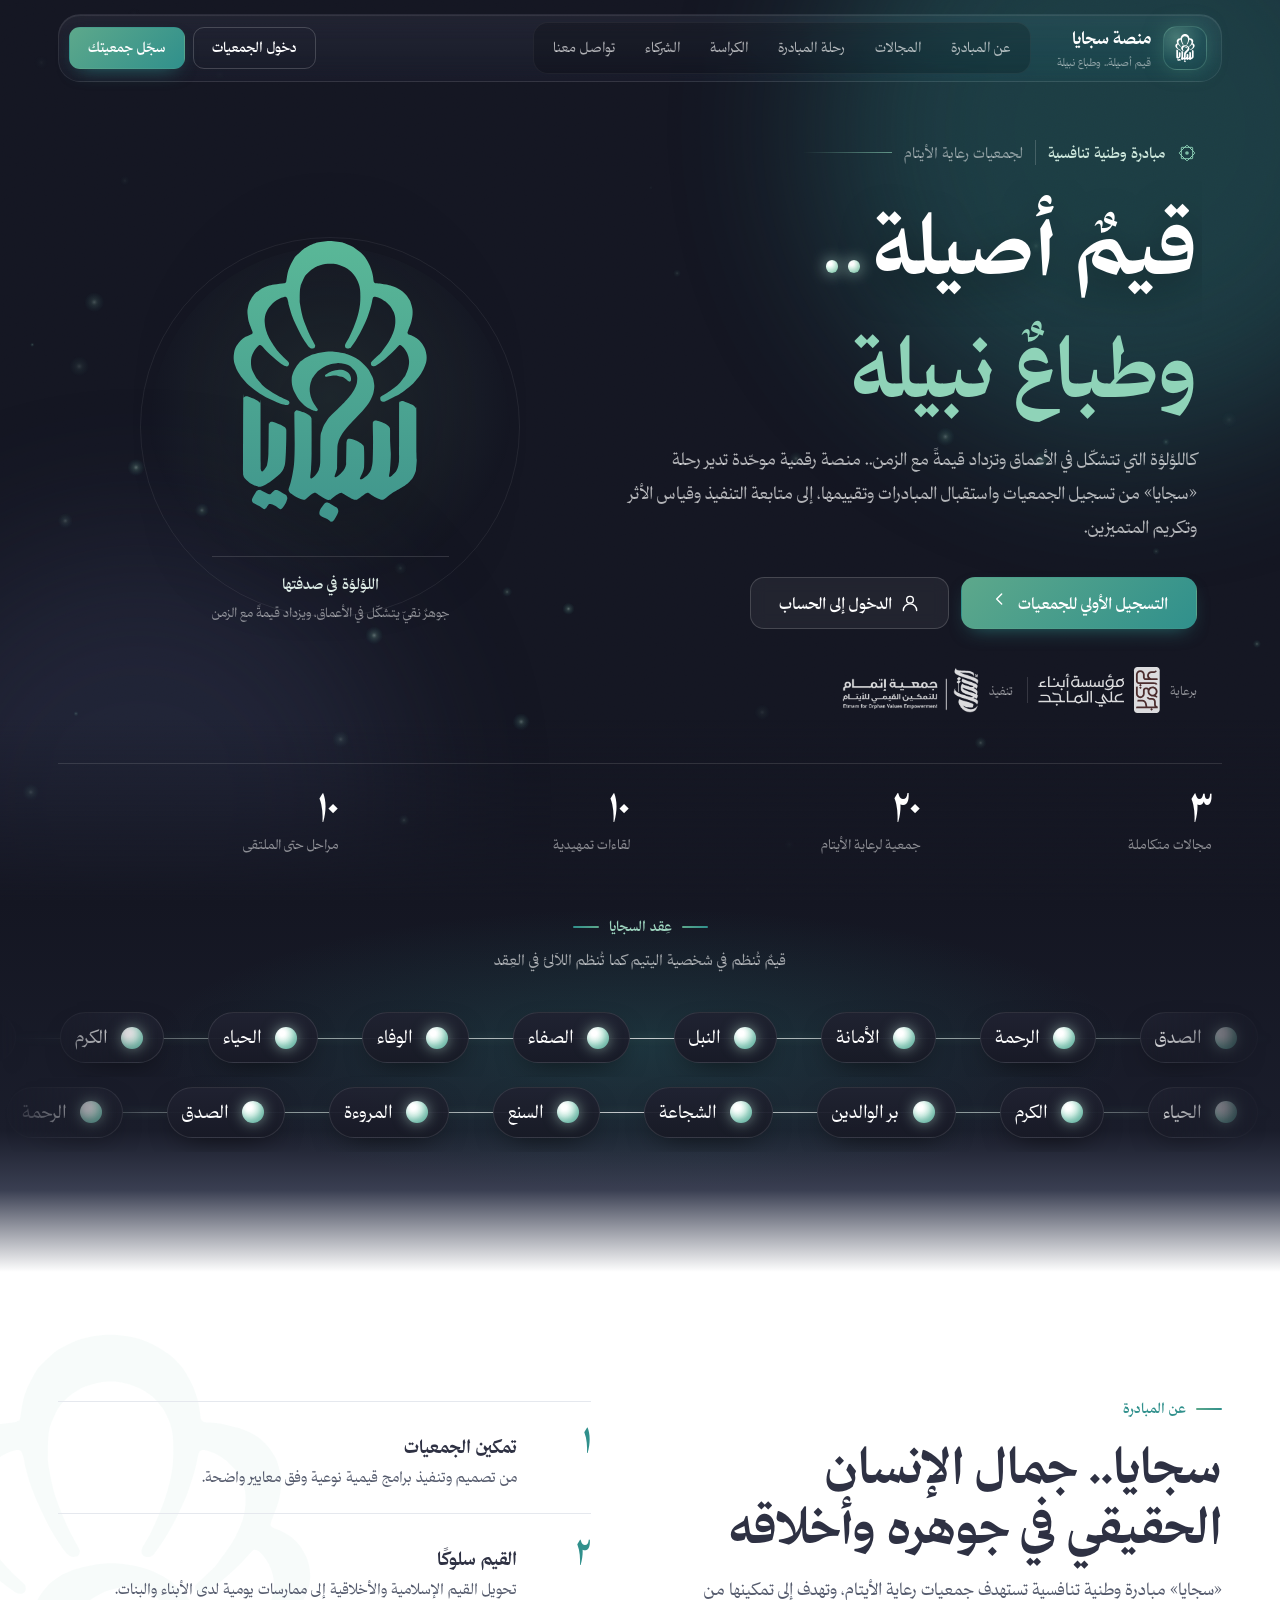
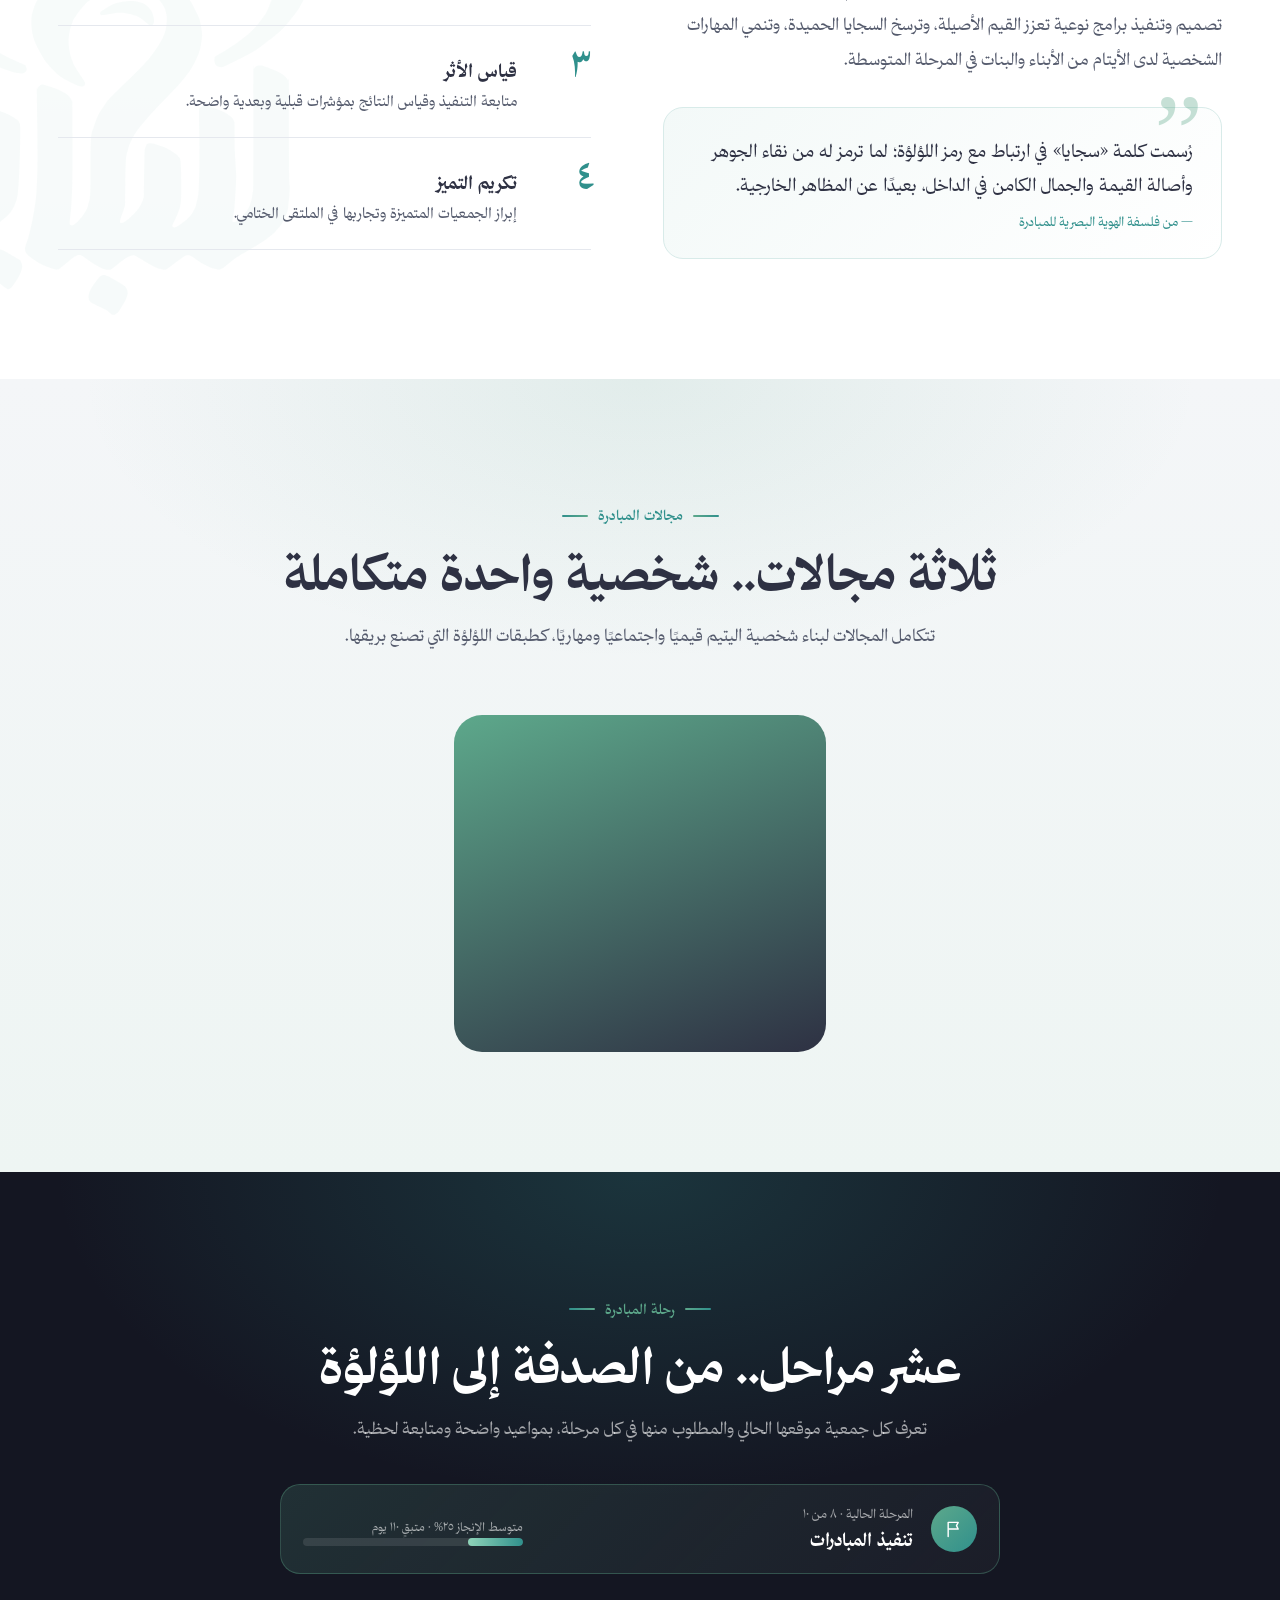
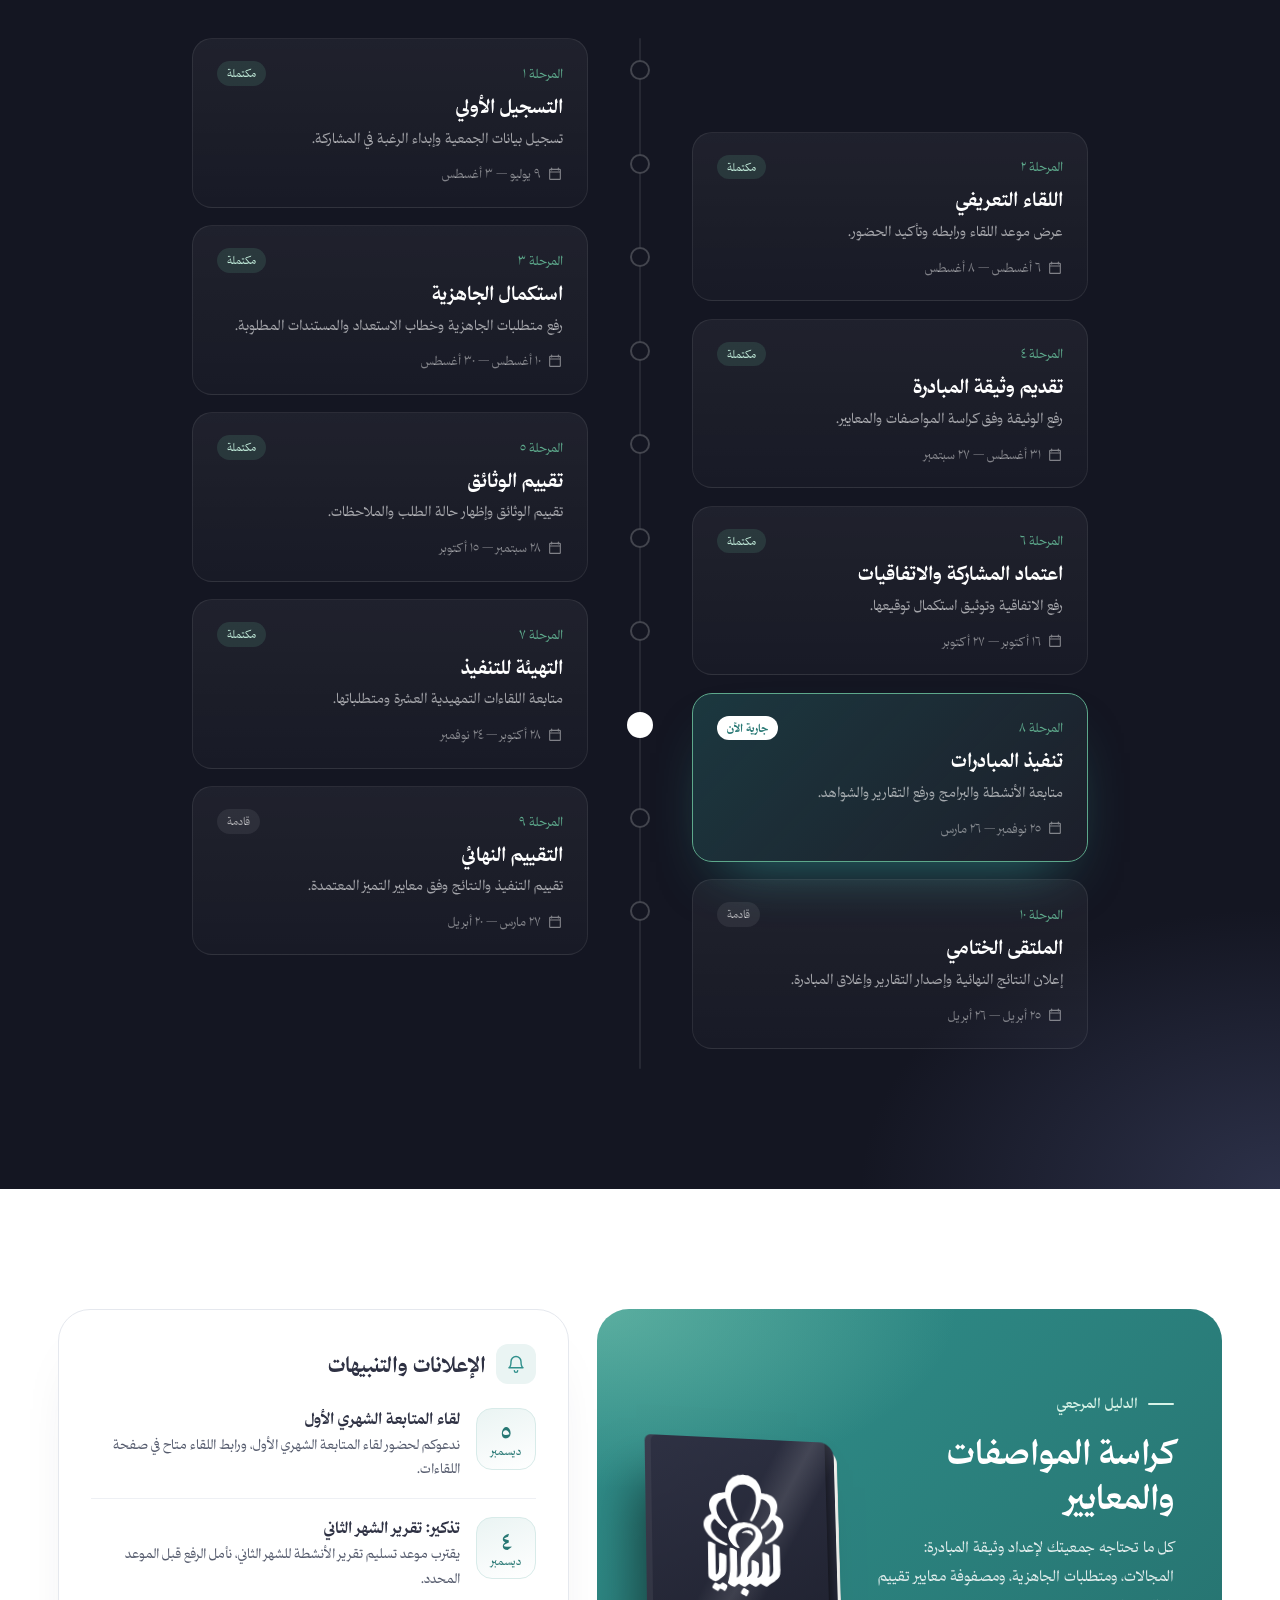
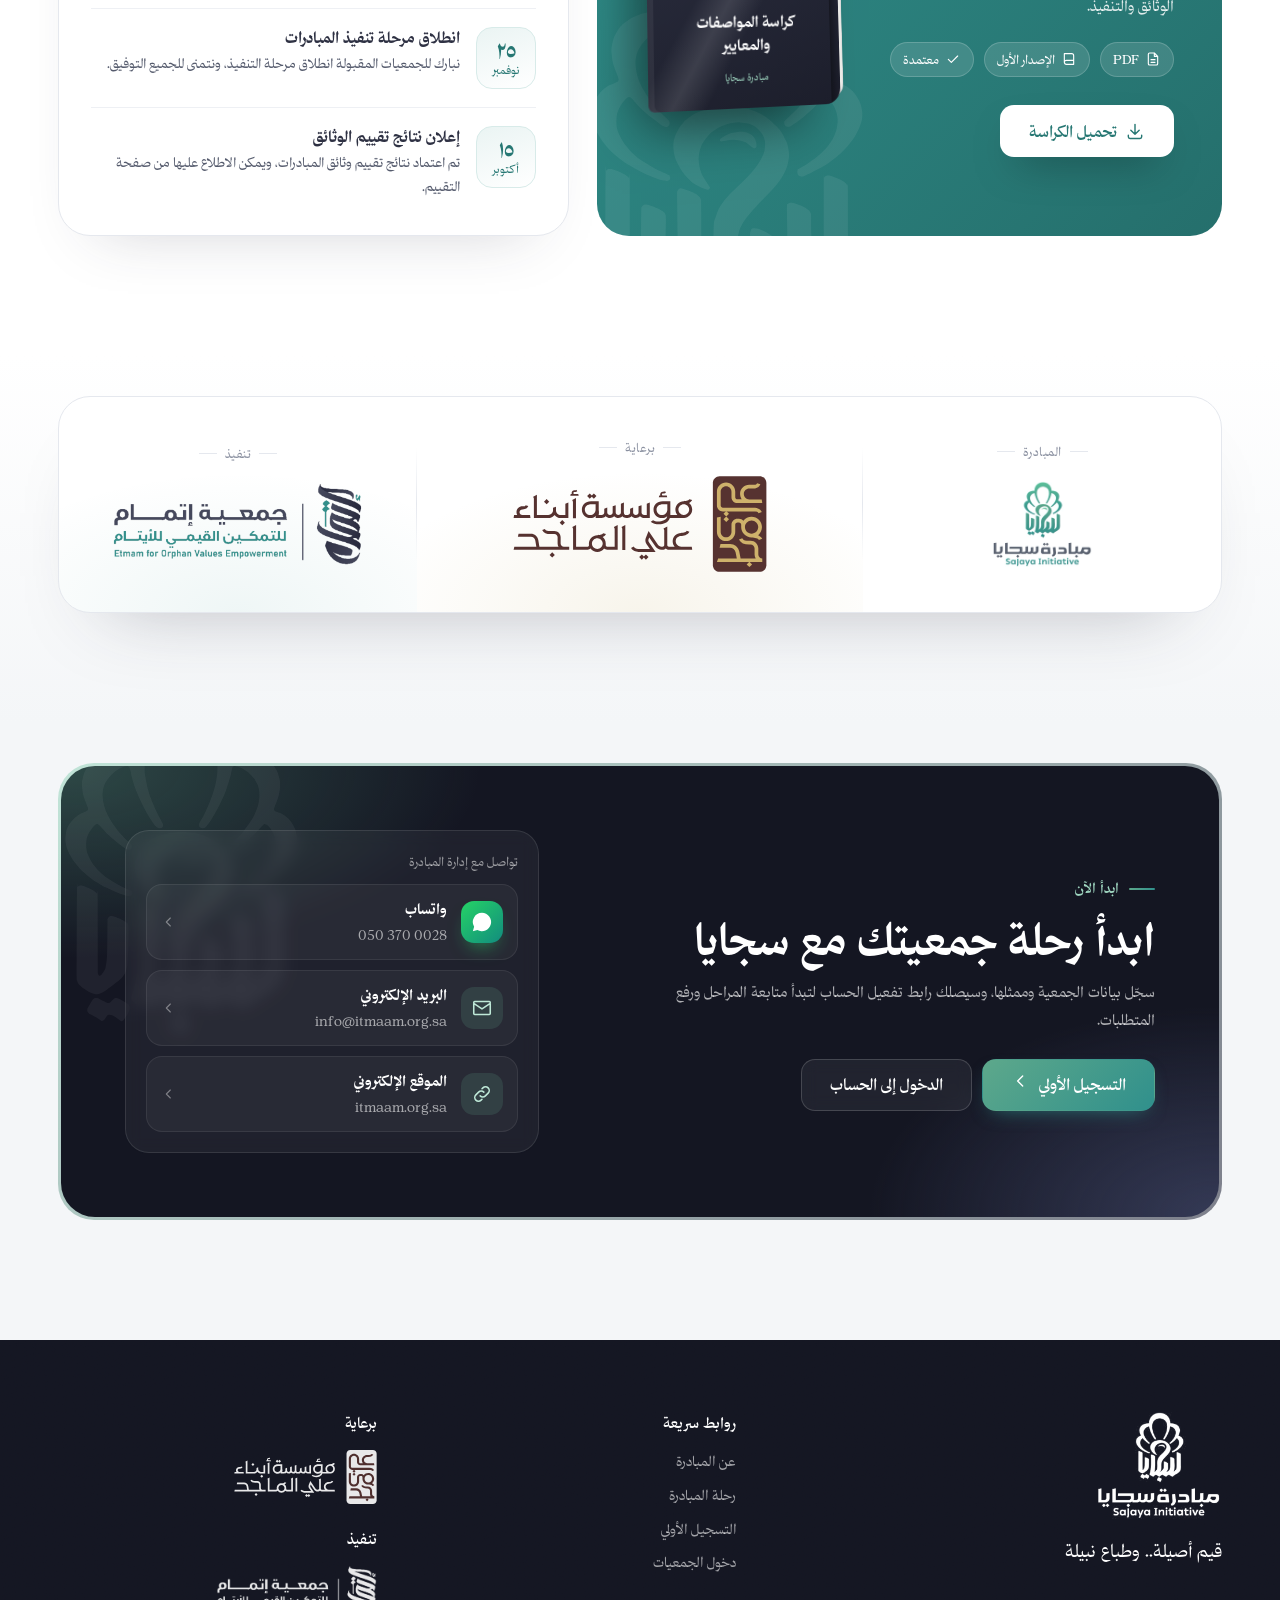
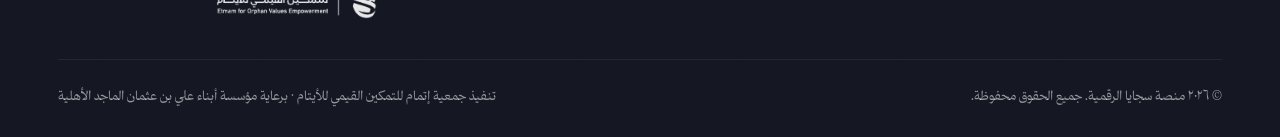
==== commit 4a7bb964: "مراجعة الطابع القوالبي داخل المنصة: تصميم مسطّح هادئ - قائمة جانبية مسطحة بلا توهّج ولا علامة مائية،" ====
--- a/index.html
+++ b/index.html
@@ -8,8 +8,8 @@
 <meta name="theme-color" content="#141622">
 <link rel="icon" href="assets/img/icon.svg">
 <link rel="preload" href="assets/fonts/thmanyahseriftext-Regular.otf" as="font" type="font/otf" crossorigin><link rel="preload" href="assets/fonts/thmanyahseriftext-Bold.otf" as="font" type="font/otf" crossorigin>
-<link rel="stylesheet" href="assets/css/base.css?v=20261121124238">
-<link rel="stylesheet" href="assets/css/landing.css?v=20261121124238">
+<link rel="stylesheet" href="assets/css/base.css?v=20261121140538">
+<link rel="stylesheet" href="assets/css/landing.css?v=20261121140538">
 </head>
 <body>
 <header class="nav" id="nav">
@@ -166,8 +166,8 @@
 </footer>
 <button class="totop" id="totop" aria-label="العودة للأعلى"><i data-ic="chev"></i></button>
 
-<script src="assets/js/icons.js?v=20261121124238"></script>
-<script src="assets/js/store.js?v=20261121124238"></script>
-<script src="assets/js/landing.js?v=20261121124238"></script>
+<script src="assets/js/icons.js?v=20261121140538"></script>
+<script src="assets/js/store.js?v=20261121140538"></script>
+<script src="assets/js/landing.js?v=20261121140538"></script>
 </body>
 </html>
